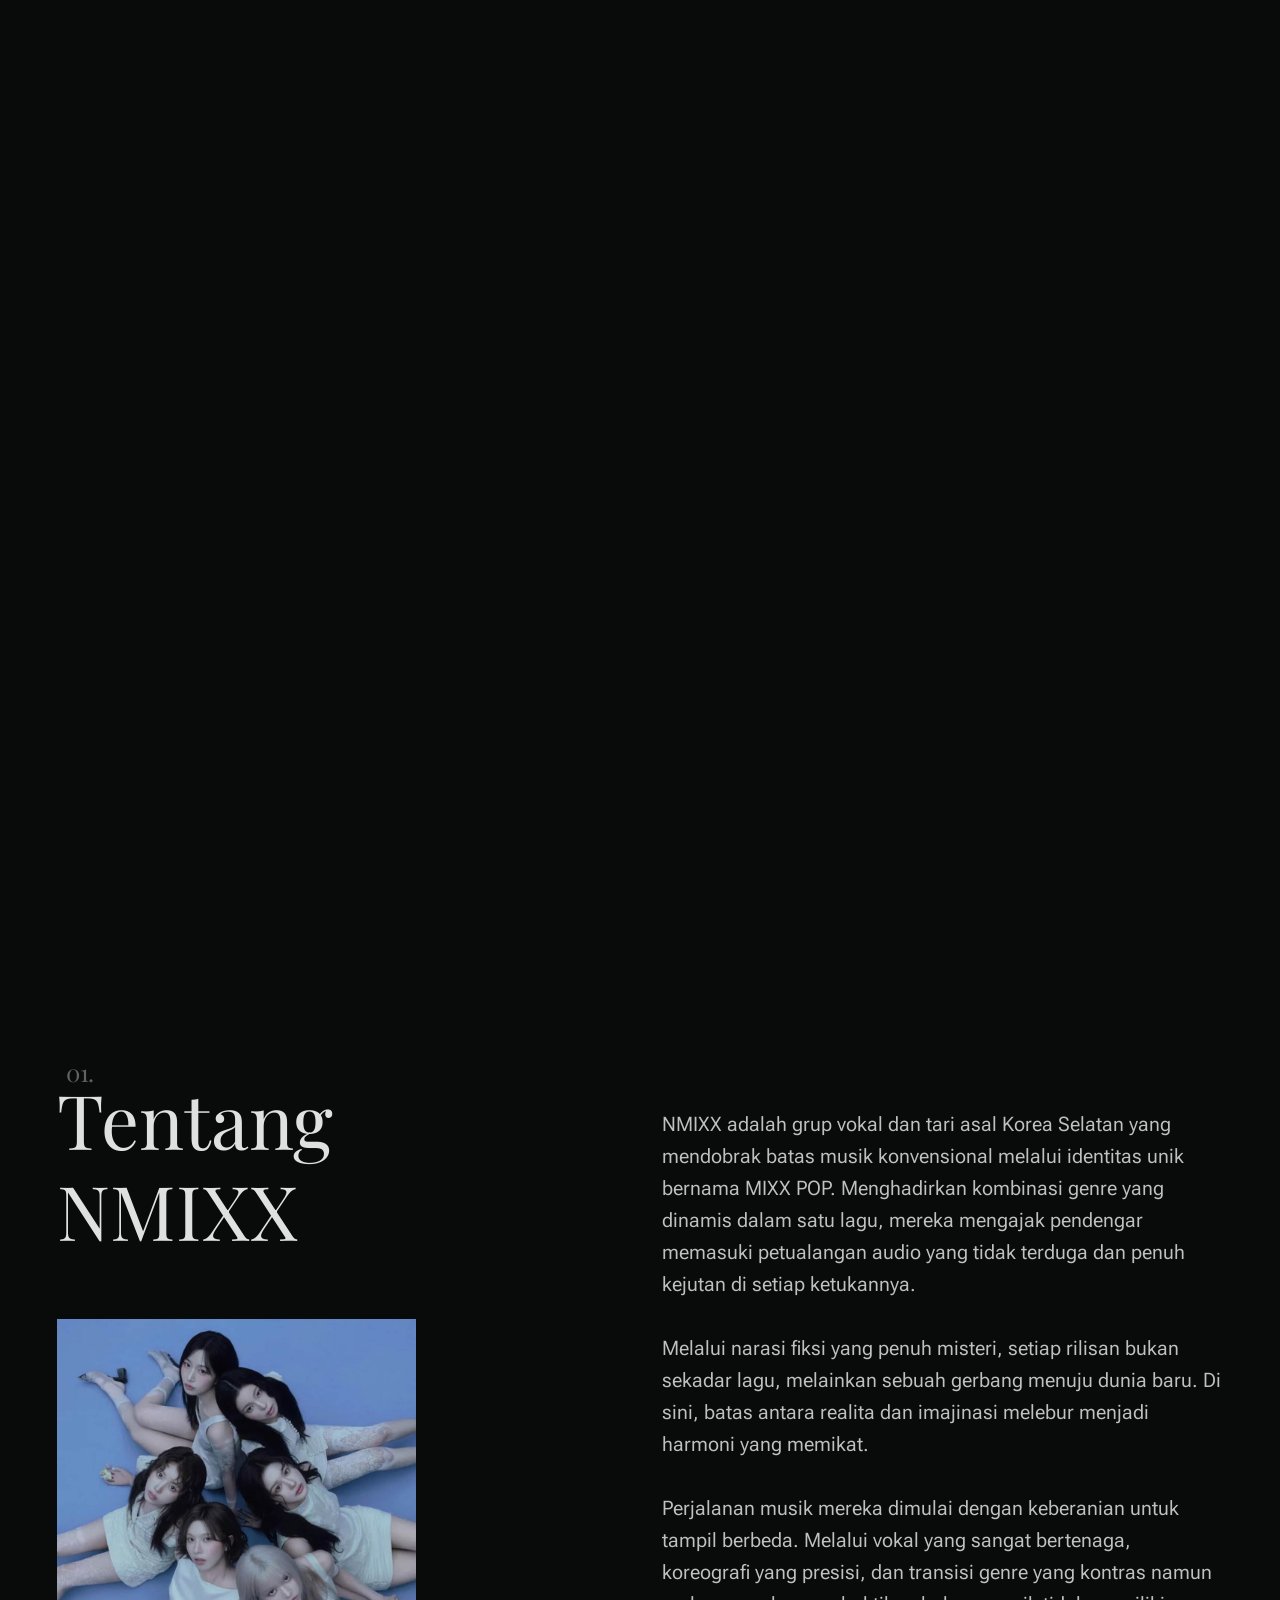
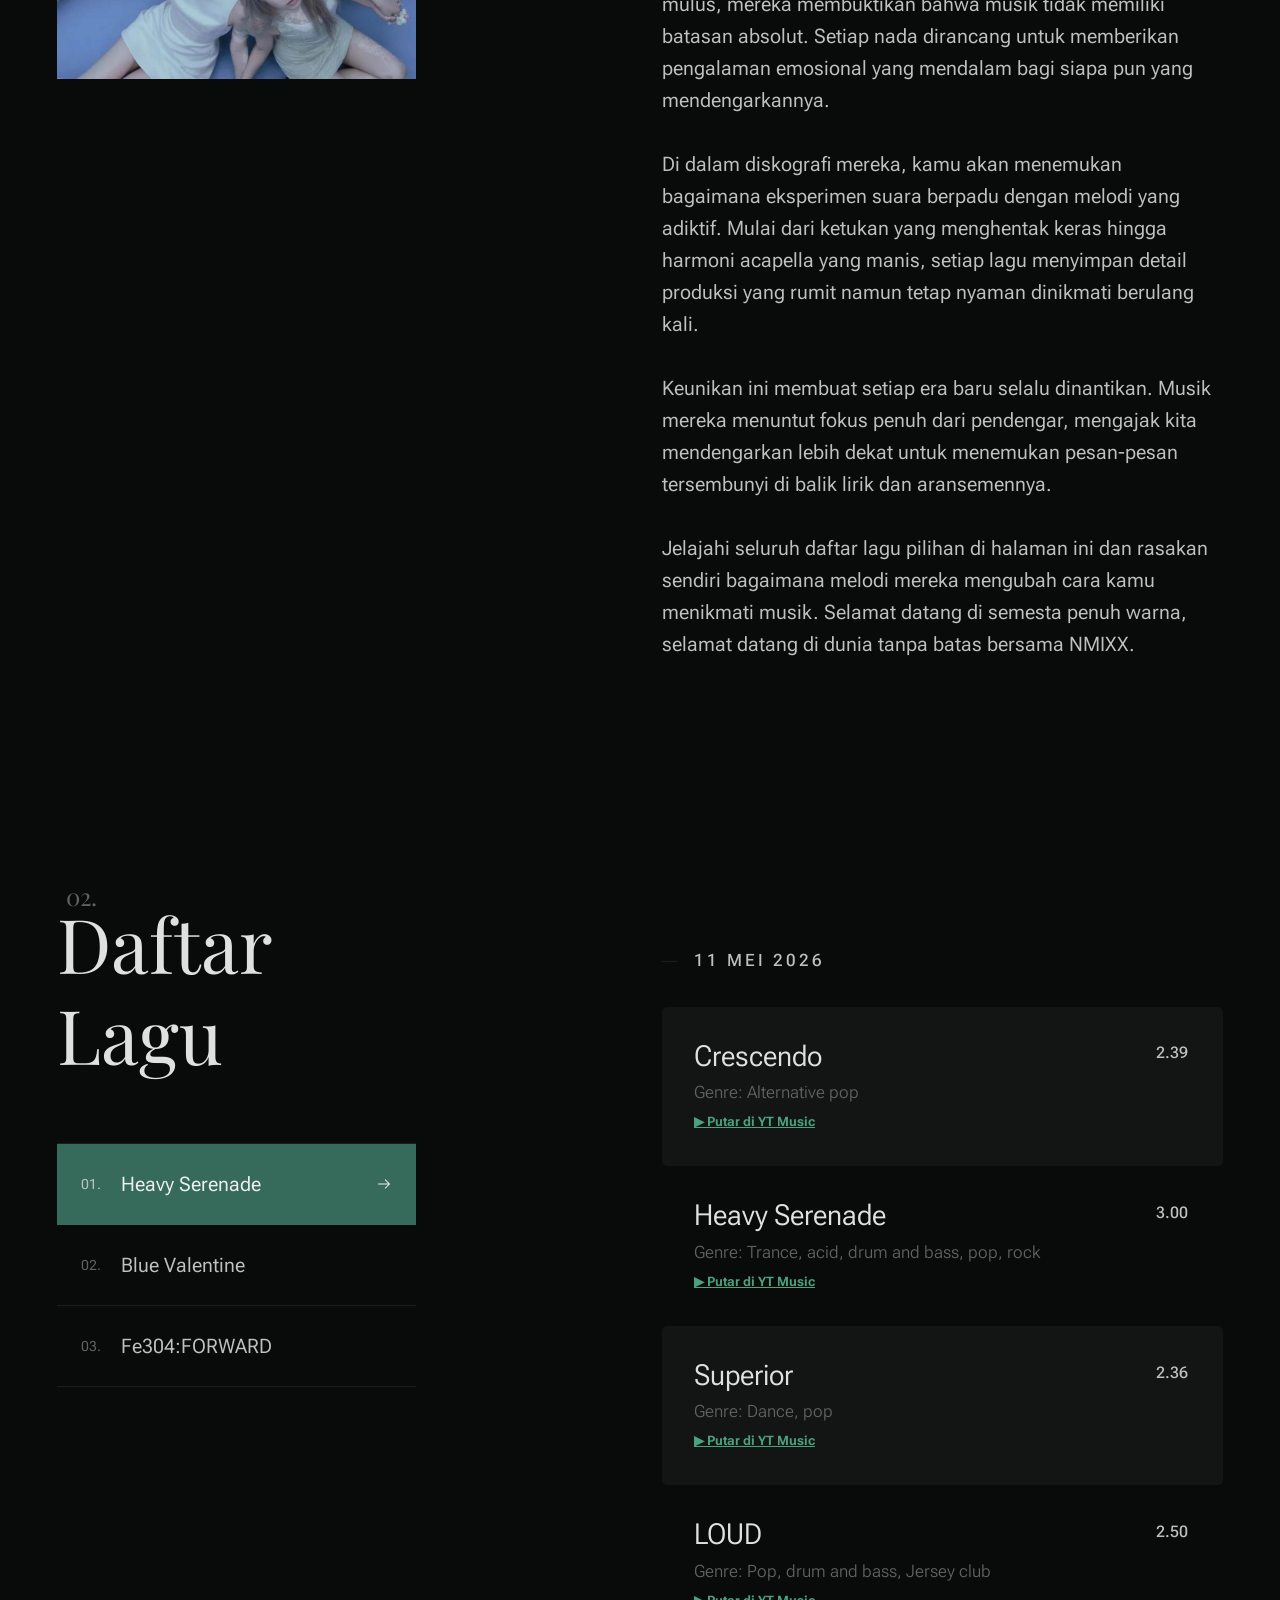
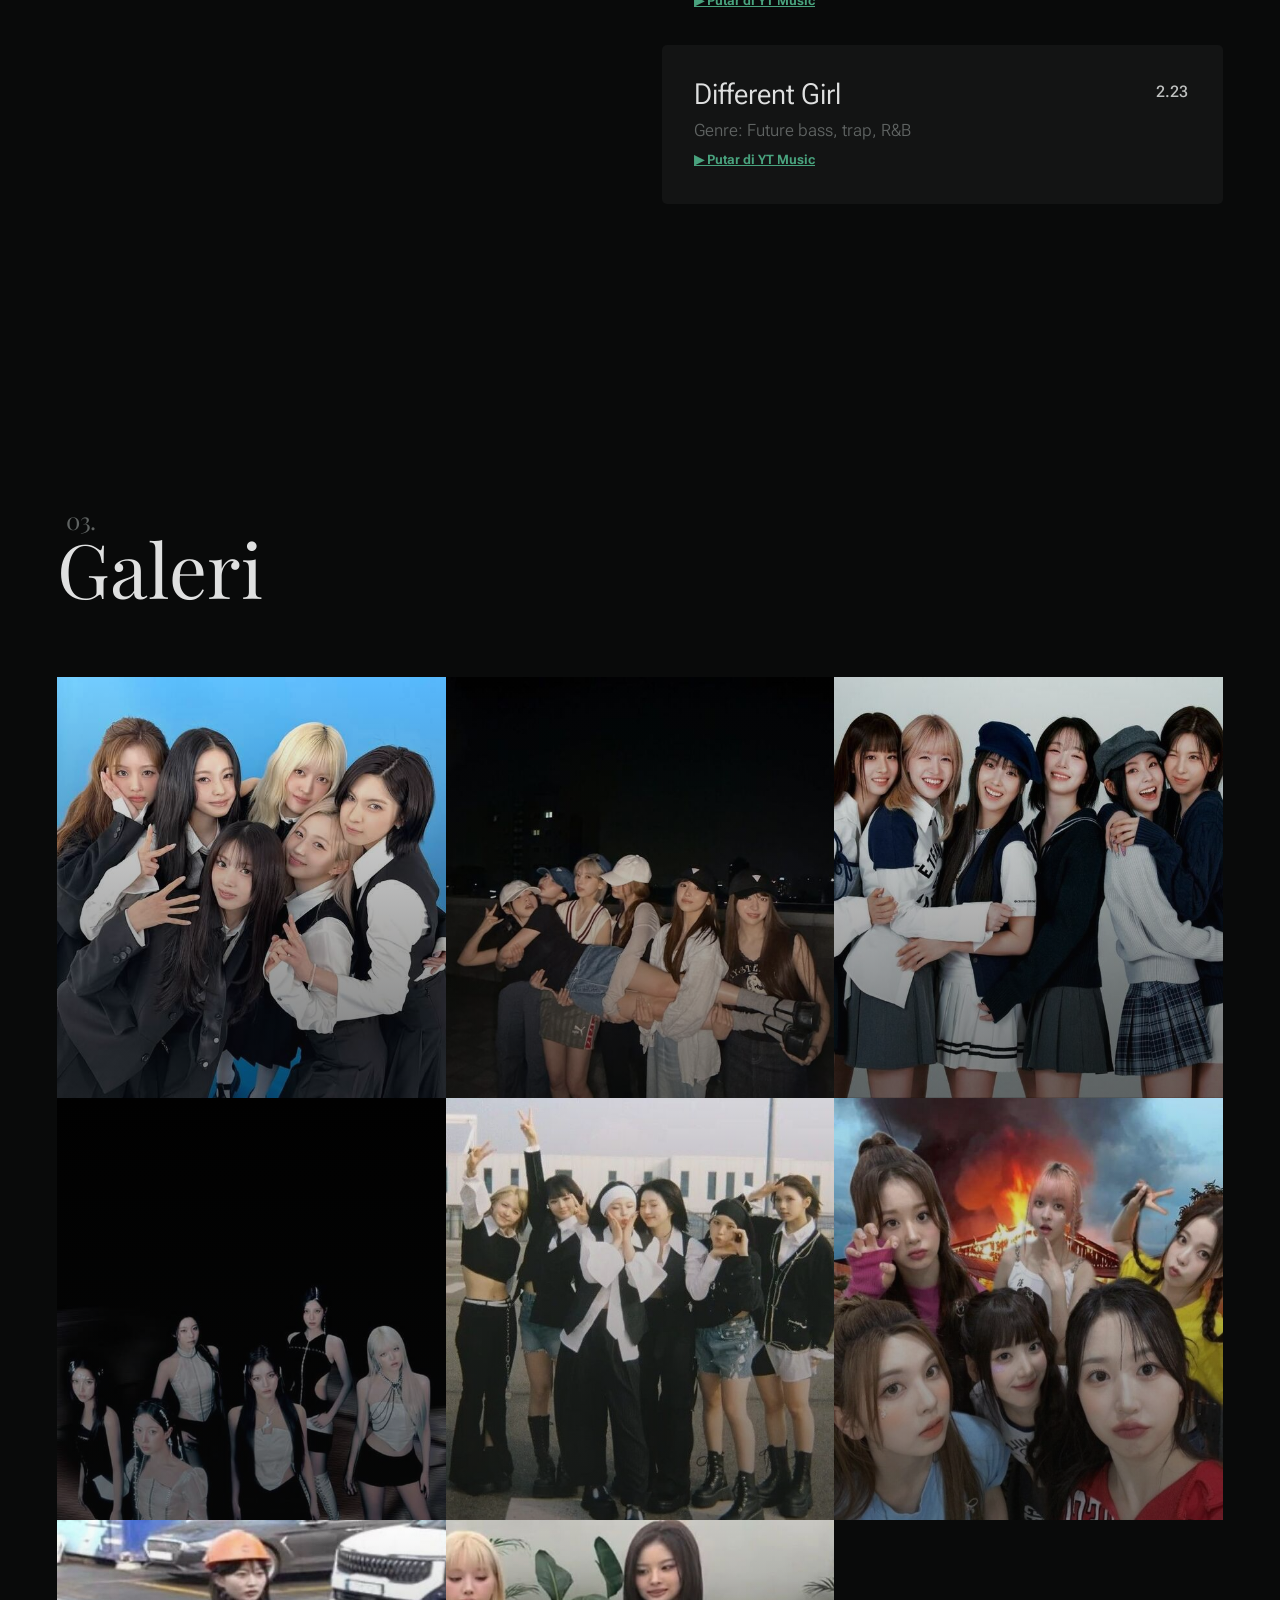
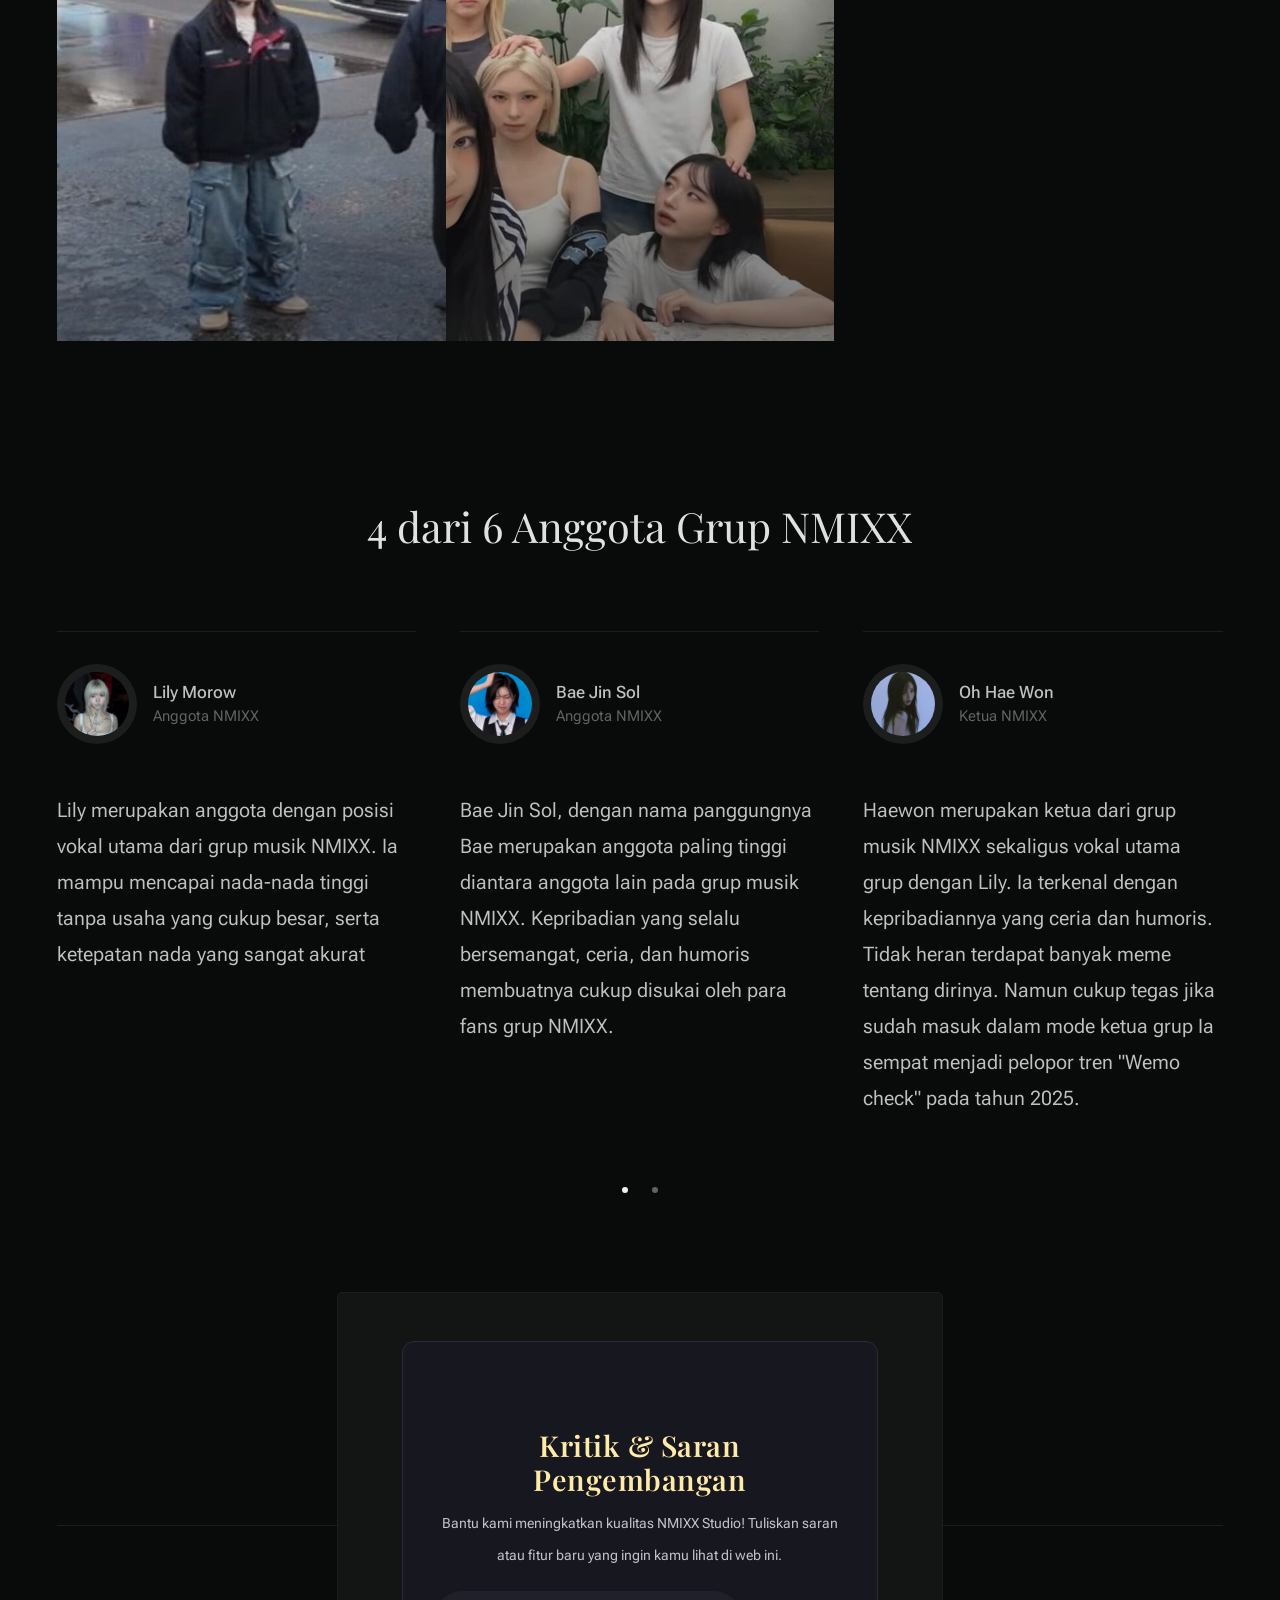
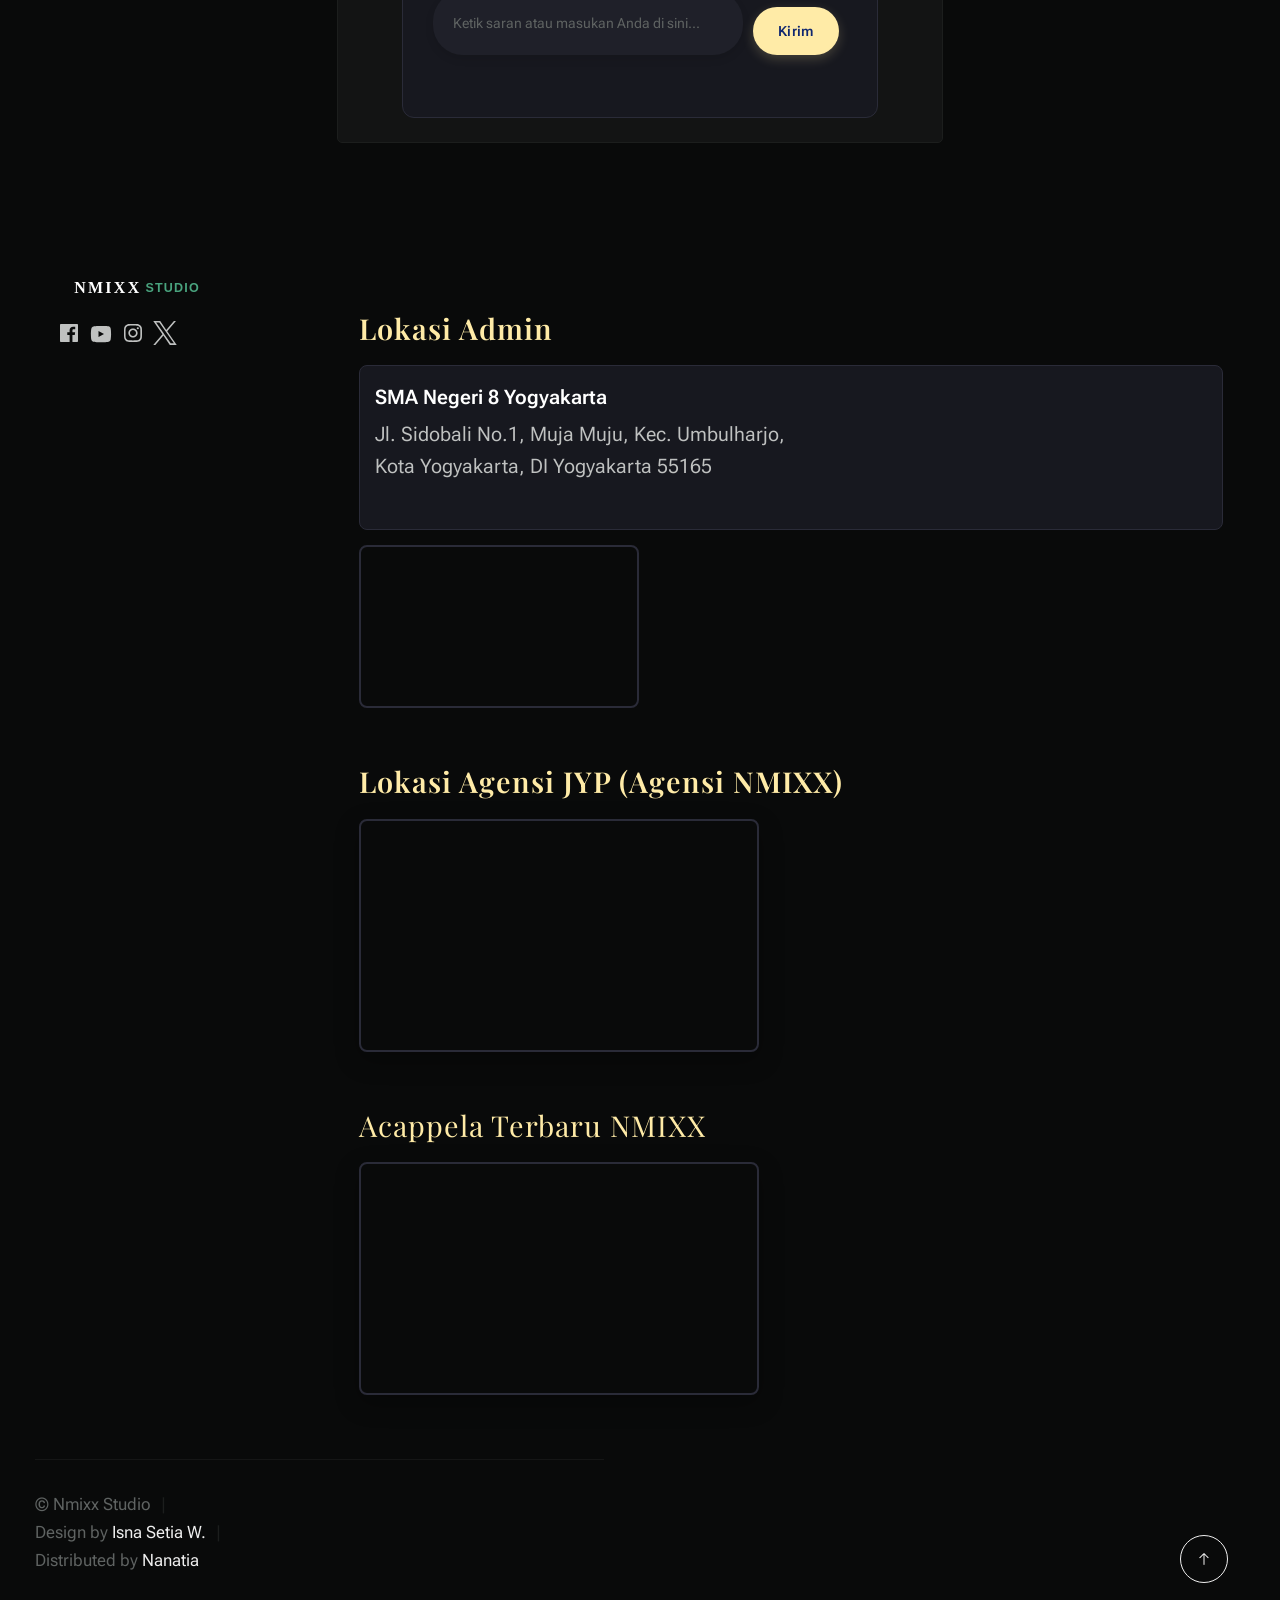
==== index.html @ db161292 "Update index.html" ====
<!DOCTYPE html>
<html lang="en" class="no-js" >
<head>

    <!--- basic page needs
    ================================================== -->
    <meta charset="utf-8">
    <meta name="viewport" content="width=device-width, initial-scale=1">
    <title>NMIXX</title>

    <script>
        document.documentElement.classList.remove('no-js');
        document.documentElement.classList.add('js');
    </script>

    <!-- CSS
    ================================================== -->
    <link rel="stylesheet" href="css/vendor.css">
    <link rel="stylesheet" href="css/styles.css">

    <!-- favicons
    ================================================== -->
    <link rel="apple-touch-icon" sizes="180x180" href="apple-touch-icon.png">
    <link rel="icon" type="image/png" sizes="32x32" href="favicon-32x32.png">
    <link rel="icon" type="image/png" sizes="16x16" href="favicon-16x16.png">
    <link rel="manifest" href="site.webmanifest">

</head>


<body id="top">
    
    <!-- preloader
    ================================================== -->
    <div id="preloader">
        <div id="loader" class="dots-fade">
            <div></div>
            <div></div>
            <div></div>
        </div>
    </div>

    <!-- page wrap
    ================================================== -->
    <div id="page" class="s-pagewrap ss-home">


        <!-- # site header 
        ================================================== -->
        <header class="s-header">

            <div class="container s-header__content">
                
                <div class="s-header__block">
                    <div class="header-logo">
                        <a class="logo" href="index.html">
                            <img src="images/logo.svg" alt="Homepage">
                        </a>
                    </div>
                    <a class="header-menu-toggle" href="#0"><span>Menu</span></a>
                </div> <!-- end s-header__block -->
            
                <nav class="header-nav">    
                    <ul class="header-nav__links">
                        <li class="current"><a class="smoothscroll" href="#awal">Awal</a></li>
                        <li><a class="smoothscroll" href="#profil">Profil</a></li>
                        <li><a class="smoothscroll" href="#diskografi">Diskografi</a></li>
                        <li><a class="smoothscroll" href="#galeri">Galeri</a></li>
                    </ul> <!-- end header-nav__links -->  
                    
                    <div class="header-contact">
                        <span id="userInfo" style="color: #ffffff; font-weight: 500; margin-right: 15px;"></span>
                        
                        <div id="authArea" style="display: inline-block;">
                            <a href="javascript:goLogin()" class="header-contact__num btn">
                                <svg xmlns="http://www.w3.org/2000/svg" width="24" height="24" viewBox="0 0 24 24" fill="none" stroke="currentColor" stroke-width="2" stroke-linecap="round" stroke-linejoin="round">
                                    <rect x="3" y="11" width="18" height="11" rx="2" ry="2"></rect>
                                    <path d="M7 11V7a5 5 0 0 1 10 0v4"></path>
                                </svg>
                                <span>Login</span>
                            </a>
                        </div>
                    </div> <!-- end header-contact -->
                </nav> <!-- end header-nav -->         
            
            </div> <!-- end s-header__content -->

        </header> <!-- end s-header -->


        <!-- # intro
        ================================================== -->
        <section id="awal" class="container s-intro target-section">

            <div class="grid-block s-intro__content">

                <div class="intro-header">
                    <div class="intro-header__overline">Selamat datang di</div>
                    <h1 class="intro-header__big-type">
                        NMIXX <br>
                        Studio
                    </h1>
                </div> <!-- end intro-header -->

                <figure class="intro-pic-primary">
                    <img src="images/intro-pic-primary.jpg" 
                         srcset="images/intro-pic-primary.jpg 1x, 
                         images/intro-pic-primary@2x.jpg 2x" alt="">  
                </figure> <!-- end intro-pic-primary -->    
                    
                <div class="intro-block-content">

                    <figure class="intro-block-content__pic">
                        <img src="images/intro-pic-secondary.jpg" 
                             srcset="images/intro-pic-secondary.jpg 1x, 
                             images/intro-pic-secondary@2x.jpg 2x" alt=""> 
                    </figure> <!-- end intro-pic-secondary -->   

                    <div class="intro-block-content__text-wrap">
                        <p class="intro-block-content__text">
                            Hancurkan batasan dan temukan magnetisme baru. Selami eksperimen musik yang berani dan adiktif dari mahakarya terbaru NMIXX. 
                        </p>
                        
                        <ul class="intro-block-content__social">
                            <li><a href="https://www.facebook.com/NMIXXOfficial/">FB</a></li>
                            <li><a href="https://www.instagram.com/nmixx_official/?hl=en">IG</a></li>
                            <li><a href="https://www.youtube.com/@NMIXXOfficial">YT</a></li>
                            <li><a href="https://x.com/NMIXX_official">X</a></li>
                        </ul>
                    </div> <!-- end intro-block-content__social -->   

                </div> <!-- end intro-block-content -->

               <div class="intro-scroll">
                    <a class="smoothscroll" href="#profil">
                        <svg width="110" height="110" viewBox="0 0 110 110" style="animation: spin 20s linear infinite;">
                            <defs>
                                <path id="circlePath" d="M 55, 55 m -40, 0 a 40,40 0 1,1 80,0 a 40,40 0 1,1 -80,0" />
                            </defs>
                            <text fill="#ffffff" font-family="Arial, sans-serif" font-size="12" font-weight="bold" letter-spacing="2">
                                <textPath href="#circlePath" startOffset="0%">
                                    GULIR KE BAWAH • GULIR KE BAWAH • 
                                </textPath>
                            </text>
                        </svg>
                        
                        <div class="intro-scroll__icon">
                            <svg xmlns="http://www.w3.org/2000/svg" width="24" height="24" viewBox="0 0 24 24" fill="none" stroke="white" stroke-width="2">
                                <path d="M7 13l5 5 5-5M12 6v12"/>
                            </svg>
                        </div>
                    </a>
                </div>

            </div> <!-- grid-block -->            

        </section> <!-- end s-intro -->


        <!-- # about
        ================================================== -->
        <section id="profil" class="container s-about target-section">

            <div class="row s-about__content">

                <div class="column xl-4 lg-5 md-12 s-about__content-start">

                    <div class="section-header" data-num="01">
                        <h2 class="text-display-title">Tentang NMIXX</h2>
                    </div>  

                    <figure class="about-pic-primary">
                        <img src="images/about-pic-primary.jpg" 
                             srcset="images/about-pic-primary.jpg 1x, 
                             images/about-pic-primary@2x.jpg 2x" alt=""> 
                    </figure>

                </div> <!-- end s-about__content-start -->

                <div class="column xl-6 lg-6 md-12 s-about__content-end">                   
                    <p>
                    NMIXX adalah grup vokal dan tari asal Korea Selatan yang mendobrak batas musik konvensional melalui identitas unik bernama MIXX POP. Menghadirkan kombinasi genre yang dinamis dalam satu lagu, mereka mengajak pendengar memasuki petualangan audio yang tidak terduga dan penuh kejutan di setiap ketukannya.
                    </p>

                    <p>
                    Melalui narasi fiksi yang penuh misteri, setiap rilisan bukan sekadar lagu, melainkan sebuah gerbang menuju dunia baru. Di sini, batas antara realita dan imajinasi melebur menjadi harmoni yang memikat.
                    </p>

                    <p>
                    Perjalanan musik mereka dimulai dengan keberanian untuk tampil berbeda. Melalui vokal yang sangat bertenaga, koreografi yang presisi, dan transisi genre yang kontras namun mulus, mereka membuktikan bahwa musik tidak memiliki batasan absolut. Setiap nada dirancang untuk memberikan pengalaman emosional yang mendalam bagi siapa pun yang mendengarkannya.
                    </p>

                    <p>
                    Di dalam diskografi mereka, kamu akan menemukan bagaimana eksperimen suara berpadu dengan melodi yang adiktif. Mulai dari ketukan yang menghentak keras hingga harmoni acapella yang manis, setiap lagu menyimpan detail produksi yang rumit namun tetap nyaman dinikmati berulang kali.
                    </p>

                    <p>
                    Keunikan ini membuat setiap era baru selalu dinantikan. Musik mereka menuntut fokus penuh dari pendengar, mengajak kita mendengarkan lebih dekat untuk menemukan pesan-pesan tersembunyi di balik lirik dan aransemennya.
                    </p>

                    <p>
                    Jelajahi seluruh daftar lagu pilihan di halaman ini dan rasakan sendiri bagaimana melodi mereka mengubah cara kamu menikmati musik. Selamat datang di semesta penuh warna, selamat datang di dunia tanpa batas bersama NMIXX.
                    </p>

                </div> <!--end column -->
                
            </div> <!-- end s-about__content-end -->
            
        </section> <!-- end s-about -->   


        <!-- # menu
        ================================================== -->
        <section id="diskografi" class="container s-menu target-section">

            <div class="row s-menu__content">
                
                <div class="column xl-4 lg-5 md-12 s-menu__content-start">

                    <div class="section-header" data-num="02">
                        <h2 class="text-display-title">Daftar Lagu</h2>
                    </div>  

                    <nav class="tab-nav">
                        <ul class="tab-nav__list"> 
                            <li>
                                <a href="tab-signature-blends">
                                    <span>Heavy Serenade</span>
                                    <svg clip-rule="evenodd" fill-rule="evenodd" stroke-linejoin="round" stroke-miterlimit="2" viewBox="0 0 24 24" xmlns="http://www.w3.org/2000/svg"><path d="m14.523 18.787s4.501-4.505 6.255-6.26c.146-.146.219-.338.219-.53s-.073-.383-.219-.53c-1.753-1.754-6.255-6.258-6.255-6.258-.144-.145-.334-.217-.524-.217-.193 0-.385.074-.532.221-.293.292-.295.766-.004 1.056l4.978 4.978h-14.692c-.414 0-.75.336-.75.75s.336.75.75.75h14.692l-4.979 4.979c-.289.289-.286.762.006 1.054.148.148.341.222.533.222.19 0 .378-.072.522-.215z" fill-rule="nonzero"/></svg>
                                </a>
                            </li>
                            <li>
                                <a href="#tab-pastries">
                                    <span>Blue Valentine</span>
                                    <svg clip-rule="evenodd" fill-rule="evenodd" stroke-linejoin="round" stroke-miterlimit="2" viewBox="0 0 24 24" xmlns="http://www.w3.org/2000/svg"><path d="m14.523 18.787s4.501-4.505 6.255-6.26c.146-.146.219-.338.219-.53s-.073-.383-.219-.53c-1.753-1.754-6.255-6.258-6.255-6.258-.144-.145-.334-.217-.524-.217-.193 0-.385.074-.532.221-.293.292-.295.766-.004 1.056l4.978 4.978h-14.692c-.414 0-.75.336-.75.75s.336.75.75.75h14.692l-4.979 4.979c-.289.289-.286.762.006 1.054.148.148.341.222.533.222.19 0 .378-.072.522-.215z" fill-rule="nonzero"/></svg>
                                </a>
                            </li>
                            <li>
                                <a href="#tab-gourmet-treats">
                                    <span>Fe304:FORWARD</span>
                                    <svg clip-rule="evenodd" fill-rule="evenodd" stroke-linejoin="round" stroke-miterlimit="2" viewBox="0 0 24 24" xmlns="http://www.w3.org/2000/svg"><path d="m14.523 18.787s4.501-4.505 6.255-6.26c.146-.146.219-.338.219-.53s-.073-.383-.219-.53c-1.753-1.754-6.255-6.258-6.255-6.258-.144-.145-.334-.217-.524-.217-.193 0-.385.074-.532.221-.293.292-.295.766-.004 1.056l4.978 4.978h-14.692c-.414 0-.75.336-.75.75s.336.75.75.75h14.692l-4.979 4.979c-.289.289-.286.762.006 1.054.148.148.341.222.533.222.19 0 .378-.072.522-.215z" fill-rule="nonzero"/></svg>
                                </a>
                            </li>
                        </ul>
                    </nav> <!-- end tab-nav -->

                </div> <!-- end s-menu__content-start -->

                <div class="column xl-6 lg-6 md-12 s-menu__content-end">

                    <div class="tab-content menu-block">

                        <div id="tab-signature-blends" class="menu-block__group tab-content__item">

                            <h6 class="menu-block__cat-name">
                                11 Mei 2026
                            </h6>

                            <ul class="menu-list">
                                <li class="menu-list__item">
                                    <div class="menu-list__item-desc">                                            
                                        <h4>Crescendo</h4>
                                            <p>
                                                Genre: Alternative pop <br>
                                                <!-- Taruh link-nya terpisah sebagai tombol teks di bawah sini -->
                                                <a href="https://music.youtube.com/watch?v=R-bpAPosQuI&amp;si=vq95aMj0w-VDktX7" target="_blank" style="color: #49a37e; text-decoration: underline; font-weight: bold; font-size: 13px; display: inline-block; margin-top: 5px;">
                                                ▶ Putar di YT Music
                                                </a>
                                            </p>
                                        </div>
                                    <div class="menu-list__item-price">
                                        <span>2.39</span>
                                    </div>
                                </li>
                                <li class="menu-list__item">
                                    <div class="menu-list__item-desc">                                            
                                        <h4>Heavy Serenade</h4>
                                        <p>
                                            Genre: Trance, acid, drum and bass, pop, rock <br>
                                            <!-- Taruh link-nya terpisah sebagai tombol teks di bawah sini -->
                                            <a href="https://music.youtube.com/watch?v=6Ycn9qZK09I&amp;si=SWILxohb6d0Cm142" target="_blank" style="color: #49a37e; text-decoration: underline; font-weight: bold; font-size: 13px; display: inline-block; margin-top: 5px;">
                                            ▶ Putar di YT Music
                                            </a>
                                        </p>
                                    </div>
                                    <div class="menu-list__item-price">
                                        <span>3.00</span>
                                    </div>
                                </li>
                                <li class="menu-list__item">
                                    <div class="menu-list__item-desc">                                            
                                        <h4>Superior</h4>
                                        <p>
                                            Genre: Dance, pop <br>
                                            <!-- Taruh link-nya terpisah sebagai tombol teks di bawah sini -->
                                            <a href="https://music.youtube.com/watch?v=HvbggieqqUk&amp;si=xQ7gVZUX-1wDWsQi" target="_blank" style="color: #49a37e; text-decoration: underline; font-weight: bold; font-size: 13px; display: inline-block; margin-top: 5px;">
                                            ▶ Putar di YT Music
                                            </a>
                                        </p>
                                    </div>
                                    <div class="menu-list__item-price">
                                        <span>2.36</span>
                                    </div>
                                </li>
                                <li class="menu-list__item">
                                    <div class="menu-list__item-desc">                                            
                                        <h4>LOUD</h4>
                                        <p>
                                            Genre: Pop, drum and bass, Jersey club <br>
                                            <!-- Taruh link-nya terpisah sebagai tombol teks di bawah sini -->
                                            <a href="https://music.youtube.com/watch?v=e7t8JzqVXcs&amp;si=55dnCujRQ5t_e7Lt" target="_blank" style="color: #49a37e; text-decoration: underline; font-weight: bold; font-size: 13px; display: inline-block; margin-top: 5px;">
                                            ▶ Putar di YT Music
                                            </a>
                                        </p>
                                    </div>
                                    <div class="menu-list__item-price">
                                        <span>2.50</span>
                                    </div>
                                </li>
                                <li class="menu-list__item">
                                    <div class="menu-list__item-desc">                                            
                                        <h4>Different Girl</h4>
                                        <p>
                                             Genre: Future bass, trap, R&B <br>
                                            <!-- Taruh link-nya terpisah sebagai tombol teks di bawah sini -->
                                            <a href="https://music.youtube.com/watch?v=zhvnMYsdY3s&amp;si=BhumC7klfYcl0tgy" target="_blank" style="color: #49a37e; text-decoration: underline; font-weight: bold; font-size: 13px; display: inline-block; margin-top: 5px;">
                                            ▶ Putar di YT Music
                                            </a>
                                        </p>
                                    </div>
                                    <div class="menu-list__item-price">
                                        <span>2.23</span>
                                    </div>
                                </li>
                            </ul> <!-- end menu-list -->

                        </div> <!-- end tab-content__item -->


                        <div id="tab-pastries" class="menu-block__group tab-content__item">

                            <h6 class="menu-block__cat-name">
                                13 Oktober 2025
                            </h6>

                            <ul class="menu-list">
                                <li class="menu-list__item">
                                    <div class="menu-list__item-desc">                                            
                                        <h4>Blue valentine</h4>
                                        <p>
                                            Genre: Pop, synth, boom bap <br>
                                            <!-- Taruh link-nya terpisah sebagai tombol teks di bawah sini -->
                                            <a href="https://music.youtube.com/watch?v=EmeW6li6bbo&amp;si=K6Ke3nnlwF4vfEgc" target="_blank" style="color: #49a37e; text-decoration: underline; font-weight: bold; font-size: 13px; display: inline-block; margin-top: 5px;">
                                            ▶ Putar di YT Music
                                            </a>
                                        </p>
                                    </div>
                                    <div class="menu-list__item-price">
                                        <span>3.06</span>
                                    </div>
                                </li>
                                <li class="menu-list__item">
                                    <div class="menu-list__item-desc">                                            
                                        <h4>SPINNIN' ON IT</h4>
                                        <p>
                                            Genre: Pop, synth, boom bap <br>
                                            <!-- Taruh link-nya terpisah sebagai tombol teks di bawah sini -->
                                            <a href="https://music.youtube.com/watch?v=RblIsNFR1j4&amp;si=a4Y3SdR_L1Hoqlet" target="_blank" style="color: #49a37e; text-decoration: underline; font-weight: bold; font-size: 13px; display: inline-block; margin-top: 5px;">
                                            ▶ Putar di YT Music
                                            </a>
                                        </p>
                                    </div>
                                    <div class="menu-list__item-price">
                                        <span>3.16</span>
                                    </div>
                                </li>
                                <li class="menu-list__item">
                                    <div class="menu-list__item-desc">                                            
                                        <h4>Phoenix</h4>
                                        <p>
                                            Genre: Pop, São Paulo <br>
                                            <!-- Taruh link-nya terpisah sebagai tombol teks di bawah sini -->
                                            <a href="https://music.youtube.com/watch?v=-2rDU3uTLOo&amp;si=K8MBtYd7xzRvkpql" target="_blank" style="color: #49a37e; text-decoration: underline; font-weight: bold; font-size: 13px; display: inline-block; margin-top: 5px;">
                                            ▶ Putar di YT Music
                                            </a>
                                        </p>
                                    </div>
                                    <div class="menu-list__item-price">
                                        <span>2.44</span>
                                    </div>
                                </li>
                                <li class="menu-list__item">
                                    <div class="menu-list__item-desc">                                            
                                        <h4>Reality Hurt</h4>
                                        <p>
                                            Genre: Futuristic modern pop, EDM, jersey club <br>
                                            <!-- Taruh link-nya terpisah sebagai tombol teks di bawah sini -->
                                            <a href="https://music.youtube.com/watch?v=y4LlcShv9xs&amp;si=s4qyulCbgGQI1xdN" target="_blank" style="color: #49a37e; text-decoration: underline; font-weight: bold; font-size: 13px; display: inline-block; margin-top: 5px;">
                                            ▶ Putar di YT Music
                                            </a>
                                        </p>
                                    </div>
                                    <div class="menu-list__item-price">
                                        <span>2.35</span>
                                    </div>
                                </li>
                                <li class="menu-list__item">
                                    <div class="menu-list__item-desc">                                            
                                        <h4>ADORE U</h4>
                                        <p>
                                            Genre: Pop rock, hyper-pop, hip-hop <br>
                                            <!-- Taruh link-nya terpisah sebagai tombol teks di bawah sini -->
                                            <a href="https://music.youtube.com/watch?v=gUSdNGgO7wE&amp;si=vacGsVBKMo1xQ26Q" target="_blank" style="color: #49a37e; text-decoration: underline; font-weight: bold; font-size: 13px; display: inline-block; margin-top: 5px;">
                                            ▶ Putar di YT Music
                                            </a>
                                        </p>
                                    </div>
                                    <div class="menu-list__item-price">
                                        <span>2.30</span>
                                    </div>
                                </li>
                            </ul> <!-- end menu-list -->

                        </div> <!-- end tab-content__item -->


                        <div id="tab-gourmet-treats" class="menu-block__group tab-content__item">

                            <h6 class="menu-block__cat-name">
                                17 maret 2025
                            </h6>

                            <ul class="menu-list">
                                <li class="menu-list__item">
                                    <div class="menu-list__item-desc">                                            
                                        <h4>High Horse</h4>
                                        <p>
                                            Genre: hip-hop, jazz, pop <br>
                                            <!-- Taruh link-nya terpisah sebagai tombol teks di bawah sini -->
                                            <a href="https://music.youtube.com/watch?v=vY4lGJJ2ZzI&amp;si=30LUUX4KTuQHq7dm" target="_blank" style="color: #49a37e; text-decoration: underline; font-weight: bold; font-size: 13px; display: inline-block; margin-top: 5px;">
                                            ▶ Putar di YT Music
                                            </a>
                                        </p>
                                    </div>
                                    <div class="menu-list__item-price">
                                        <span>3.24</span>
                                    </div>
                                </li>
                                <li class="menu-list__item">
                                    <div class="menu-list__item-desc">                                            
                                        <h4>KNOW ABOUT ME</h4>
                                        <p>
                                            Genre: MIXXPOP, hip-hop, trap, breakbeat, pop <br>
                                            <!-- Taruh link-nya terpisah sebagai tombol teks di bawah sini -->
                                            <a href="https://music.youtube.com/watch?v=aFrQIJ5cbRc&amp;si=LH4Im6ofq8EdbYWn" target="_blank" style="color: #49a37e; text-decoration: underline; font-weight: bold; font-size: 13px; display: inline-block; margin-top: 5px;">
                                            ▶ Putar di YT Music
                                            </a>
                                        </p>
                                    </div>
                                    <div class="menu-list__item-price">
                                        <span>2.46</span>
                                    </div>
                                </li>
                                <li class="menu-list__item">
                                    <div class="menu-list__item-desc">                                            
                                        <h4>Slingshot (<★)</h4>
                                        <p>
                                            Genre: 90s rave house, ratchet <br>
                                            <!-- Taruh link-nya terpisah sebagai tombol teks di bawah sini -->
                                            <a href="https://music.youtube.com/watch?v=m-ds3t1QkKc&amp;si=ssnD2fPi7Vk-Ceix" target="_blank" style="color: #49a37e; text-decoration: underline; font-weight: bold; font-size: 13px; display: inline-block; margin-top: 5px;">
                                            ▶ Putar di YT Music
                                            </a>
                                        </p>
                                    </div>
                                    <div class="menu-list__item-price">
                                        <span>2.23</span>
                                    </div>
                                </li>
                                <li class="menu-list__item">
                                    <div class="menu-list__item-desc">                                            
                                        <h4>Papillon</h4>
                                        <p>
                                            Genre: hip-hop, experimental pop <br>
                                            <!-- Taruh link-nya terpisah sebagai tombol teks di bawah sini -->
                                            <a href="https://music.youtube.com/watch?v=qQhEwaHszKo&amp;si=gQJJioLuMrKDf3bR" target="_blank" style="color: #49a37e; text-decoration: underline; font-weight: bold; font-size: 13px; display: inline-block; margin-top: 5px;">
                                            ▶ Putar di YT Music
                                            </a>
                                        </p>
                                    </div>
                                    <div class="menu-list__item-price">
                                        <span>2.39</span>
                                    </div>
                                </li>
                                <li class="menu-list__item">
                                    <div class="menu-list__item-desc">                                            
                                        <h4>Ocean</h4>
                                        <p>
                                            Genre: indie pop, ballad, dreamy pop <br>
                                            <!-- Taruh link-nya terpisah sebagai tombol teks di bawah sini -->
                                            <a href="https://music.youtube.com/watch?v=JLUqbQJswyA&amp;si=fMYdbCYpoG8WPjgC" target="_blank" style="color: #49a37e; text-decoration: underline; font-weight: bold; font-size: 13px; display: inline-block; margin-top: 5px;">
                                            ▶ Putar di YT Music
                                            </a>
                                        </p>
                                    </div>
                                    <div class="menu-list__item-price">
                                        <span>2.51</span>
                                    </div>
                                </li>
                            </ul> <!-- end menu-list -->
                            
                        </div> <!-- end tab-content__item -->

                    </div> <!-- menu-block -->

                </div> <!-- end s-menu__content-end -->

            </div> <!-- end s-menu__content -->

        </section> <!-- end s-menu -->  


        <!-- # gallery
        ================================================== -->
        <section id="galeri" class="container s-gallery target-section">

            <div class="row s-gallery__header">
                <div class="column xl-12 section-header-wrap">
                    <div class="section-header" data-num="03">
                        <h2 class="text-display-title">Galeri</h2>
                    </div>               
                </div> <!-- end section-header-wrap -->   
            </div> <!-- end s-gallery__header -->   

            <div class="gallery-items grid-cols grid-cols--wrap">

                <div class="gallery-items__item grid-cols__column">
                    <a href="images/gallery/large/l-gallery-01.jpg" class="gallery-items__item-thumb glightbox">
                        <img src="images/gallery/gallery-01.jpg" 
                            srcset="images/gallery/gallery-01.jpg 1x, 
                                    images/gallery/gallery-01@2x.jpg 2x" alt="">                                
                    </a>
                </div> <!-- end gallery-items__item-->
    
                <div class="gallery-items__item grid-cols__column">
                    <a href="images/gallery/large/l-gallery-02.jpg" class="gallery-items__item-thumb glightbox">
                        <img src="images/gallery/gallery-02.jpg" 
                            srcset="images/gallery/gallery-02.jpg 1x, 
                                    images/gallery/gallery-02@2x.jpg 2x" alt="">
                    </a>
                </div> <!-- end gallery-items__item -->
    
                <div class="gallery-items__item grid-cols__column">
                    <a href="images/gallery/large/l-gallery-03.jpg" class="gallery-items__item-thumb glightbox">
                        <img src="images/gallery/gallery-03.jpg" 
                            srcset="images/gallery/gallery-03.jpg 1x, 
                                    images/gallery/gallery-03@2x.jpg 2x" alt="">
                    </a>
                </div> <!-- end gallery-items__item -->
    
                <div class="gallery-items__item grid-cols__column">
                    <a href="images/gallery/large/l-gallery-04.jpg" class="gallery-items__item-thumb glightbox">
                        <img src="images/gallery/gallery-04.jpg" 
                            srcset="images/gallery/gallery-04.jpg 1x, 
                                    images/gallery/gallery-04@2x.jpg 2x" alt="">
                    </a>
                </div> <!-- end gallery-items__item -->
    
                <div class="gallery-items__item grid-cols__column">
                    <a href="images/gallery/large/l-gallery-05.jpg" class="gallery-items__item-thumb glightbox">
                        <img src="images/gallery/gallery-05.jpg" 
                            srcset="images/gallery/gallery-05.jpg 1x, 
                                    images/gallery/gallery-05@2x.jpg 2x" alt="">
                    </a>
                </div> <!-- end gallery-items__item -->
    
                <div class="gallery-items__item grid-cols__column">
                    <a href="images/gallery/large/l-gallery-06.jpg" class="gallery-items__item-thumb glightbox">
                        <img src="images/gallery/gallery-06.jpg" 
                            srcset="images/gallery/gallery-06.jpg 1x, 
                                    images/gallery/gallery-06@2x.jpg 2x" alt="">
                    </a>
                </div> <!-- end gallery-items__item -->
    
                <div class="gallery-items__item grid-cols__column">
                    <a href="images/gallery/large/l-gallery-07.jpg" class="gallery-items__item-thumb glightbox">
                        <img src="images/gallery/gallery-07.jpg" 
                            srcset="images/gallery/gallery-07.jpg 1x, 
                                    images/gallery/gallery-07@2x.jpg 2x" alt="">
                    </a>
                </div> <!-- end gallery-items__item -->
    
                <div class="gallery-items__item grid-cols__column">
                    <a href="images/gallery/large/l-gallery-08.jpg" class="gallery-items__item-thumb glightbox">
                        <img src="images/gallery/gallery-08.jpg" 
                            srcset="images/gallery/gallery-08.jpg 1x, 
                                    images/gallery/gallery-08@2x.jpg 2x" alt="">
                    </a>
                </div> <!-- end gallery-items__item -->
                
            </div> <!-- end grid-list-items -->

        </section> <!-- end s-gallery -->  


        <!-- # testimonials
        ================================================== -->
        <section id="testimonials" class="container s-testimonials">

            <div class="row s-testimonials__content">
                <div class="column xl-12">

                    <h3 class="testimonials-title u-text-center"> 4 dari 6 Anggota Grup NMIXX</h3>
    
                    <div class="swiper-container testimonials-slider">    
                        <div class="swiper-wrapper">

                            <div class="testimonials-slider__slide swiper-slide">
                                <div class="testimonials-slider__author">
                                    <img src="images/avatars/user-02.jpg" alt="Author image" class="testimonials-slider__avatar">
                                    <cite class="testimonials-slider__cite">
                                        Lily Morow
                                        <span>Anggota NMIXX</span>
                                    </cite>
                                </div>
                                <p>
                               Lily merupakan anggota dengan posisi vokal utama dari grup musik NMIXX. Ia mampu mencapai nada-nada tinggi tanpa usaha yang cukup besar, serta ketepatan nada yang sangat akurat
                                </p>
                            </div> <!-- end testimonials-slider__slide -->
            
                            <div class="testimonials-slider__slide swiper-slide">
                                <div class="testimonials-slider__author">
                                    <img src="images/avatars/user-03.jpg" alt="Author image" class="testimonials-slider__avatar">
                                    <cite class="testimonials-slider__cite">
                                        Bae Jin Sol
                                        <span>Anggota NMIXX</span>
                                    </cite>
                                </div>
                                <p>
                                Bae Jin Sol, dengan nama panggungnya Bae merupakan anggota paling tinggi diantara anggota lain pada grup musik NMIXX. Kepribadian yang selalu bersemangat, ceria, dan humoris membuatnya cukup disukai oleh para fans grup NMIXX.
                                </p>
                            </div> <!-- end testimonials-slider__slide -->
            
                            <div class="testimonials-slider__slide swiper-slide">
                                <div class="testimonials-slider__author">
                                    <img src="images/avatars/user-01.jpg" alt="Author image" class="testimonials-slider__avatar">
                                    <cite class="testimonials-slider__cite">
                                        Oh Hae Won
                                        <span>Ketua NMIXX</span>
                                    </cite>
                                </div>
                                <p>
                                Haewon merupakan ketua dari grup musik NMIXX sekaligus vokal utama grup dengan Lily. Ia terkenal dengan kepribadiannya yang ceria dan humoris. Tidak heran terdapat banyak meme tentang dirinya. Namun cukup tegas jika sudah masuk dalam mode ketua grup Ia sempat menjadi pelopor tren "Wemo check" pada tahun 2025. 
                                </p>
                            </div> <!-- end testimonials-slider__slide -->
    
                            <div class="testimonials-slider__slide swiper-slide">
                                <div class="testimonials-slider__author">
                                    <img src="images/avatars/user-06.jpg" alt="Author image" class="testimonials-slider__avatar">
                                    <cite class="testimonials-slider__cite">
                                        Kim Kyujin
                                        <span>Anggota NMIXX</span>
                                    </cite>
                                </div>
                                <p>
                               Kim Kyujin atau yang biasa dipanggil Kyujin merupakan anggota dalam grup musik NMIIXX. Ia cukup disayang oleh kelima anggota grup NMIXX. Di korea anggota grup musik yang paling muda disebut dengan "maknae". Walau ia merupakan anggota paling muda, namun bakatnya sangat luar biasa. 
                                </p>
                            </div> <!-- end testimonials-slider__slide -->
        
                        </div> <!-- end swiper-wrapper -->
    
                        <div class="swiper-pagination"></div>
    
                    </div> <!-- end testimonials-slider -->
    
                </div> <!-- end column -->
            </div> <!-- end s-testimonials__content -->

        </section> <!-- end s-testimonials --> 

        
        <!-- # footer 
        ================================================== -->
        <footer id="footer" class="container s-footer">  
            
            <div class="row s-footer__top row-x-center">
                <div class="column xl-6 lg-8 md-10 footer-block footer-newsletter">
                    
                <div class="subscribe-form" style="background-color: #17181f; padding: 30px; border-radius: 12px; text-align: center; border: 1px solid #2a2b38; max-width: 600px; margin: 0 auto;">
                    <!-- Judul Box Saran -->
                    <h4 style="color: #ffeba7; font-weight: 600; margin-bottom: 10px; letter-spacing: 0.5px;">Kritik & Saran Pengembangan</h4>
                    <p style="color: #c4c3ca; font-size: 14px; margin-bottom: 20px;">
                        Bantu kami meningkatkan kualitas NMIXX Studio! Tuliskan saran atau fitur baru yang ingin kamu lihat di web ini.
                    </p>
                    <!-- Form Input Pengiriman Saran -->
                    <form onsubmit="alert('Terima kasih atas saran Anda! Kritik dan saran berhasil dikirim.'); this.reset(); return false;" style="display: flex; gap: 10px; justify-content: center; align-items: center; max-width: 500px; margin: 0 auto;">
                        <input 
                            type="text" 
                            placeholder="Ketik saran atau masukan Anda di sini..." 
                            required 
                            style="flex: 1; padding: 12px 20px; border-radius: 30px; border: none; background-color: #1f2029; color: #c4c3ca; font-size: 14px; outline: none; box-shadow: 0 4px 8px rgba(0,0,0,0.1);"
                        >
                        <button 
                            type="submit" 
                            style="background-color: #ffeba7; color: #102770; font-weight: 600; padding: 12px 25px; border-radius: 30px; border: none; cursor: pointer; font-size: 14px; transition: all 0.2s ease-in-out; box-shadow: 0 4px 12px rgba(255,235,167,0.2);"
                            onmouseover="this.style.backgroundColor='#102770'; this.style.color='#ffeba7';" 
                            onmouseout="this.style.backgroundColor='#ffeba7'; this.style.color='#102770';"
                        >
                            Kirim
                        </button>
                    </form>
                </div> <!-- end subscribe-form -->

                </div> <!-- end footer-newsletter -->
            </div> <!-- end s-footer__top -->         

            <div class="row s-footer__main">             
                <div class="column xl-3 lg-12 footer-block s-footer__main-start">     

                    <div class="s-footer__logo">
                        <a class="logo" href="index.html">
                            <img src="images/logo.svg" alt="Homepage">
                        </a>
                    </div>  

                    <ul class="s-footer__social social-list">
                        <li>
                            <a href="https://www.facebook.com/NMIXXOfficial/">
                                <svg xmlns="http://www.w3.org/2000/svg" width="24" height="24" viewBox="0 0 24 24" style="fill:rgba(0, 0, 0, 1);transform:;-ms-filter:"><path d="M20,3H4C3.447,3,3,3.448,3,4v16c0,0.552,0.447,1,1,1h8.615v-6.96h-2.338v-2.725h2.338v-2c0-2.325,1.42-3.592,3.5-3.592 c0.699-0.002,1.399,0.034,2.095,0.107v2.42h-1.435c-1.128,0-1.348,0.538-1.348,1.325v1.735h2.697l-0.35,2.725h-2.348V21H20 c0.553,0,1-0.448,1-1V4C21,3.448,20.553,3,20,3z"></path></svg>
                                <span class="u-screen-reader-text">Facebook</span>
                            </a>
                        </li>
                        <li>
                            <a href="https://youtube.com/@nmixxofficial?si=kYlS-_BASuIyQJXq">
                                <svg xmlns="http://www.w3.org/2000/svg" width="24" height="24" viewBox="0 0 48 48" fill="currentColor">
  <path d="M43.2,14.6c-0.5-2-2.1-3.6-4.1-4.1C35.4,10,24,10,24,10s-11.4,0-15.1,1c-2,0.5-3.6,2.1-4.1,4.1C3.8,18.3,3.8,26,3.8,26s0,7.7,1,11.4c0.5,2,2.1,3.6,4.1,4.1c3.7,1,15.1,1,15.1,1s11.4,0,15.1-1c2-0.5,3.6-2.1,4.1-4.1c1-3.7,1-11.4,1-11.4S44.2,18.3,43.2,14.6z M19,32V20l11,6L19,32z"/>
</svg>
                                <span class="u-screen-reader-text">Youtube</span>
                            </a>
                        </li>
                        <li>
                            <a href="https://www.instagram.com/nmixx_official/?hl=en">
                                <svg xmlns="http://www.w3.org/2000/svg" width="24" height="24" viewBox="0 0 24 24" style="fill:rgba(0, 0, 0, 1);transform:;-ms-filter:"><path d="M11.999,7.377c-2.554,0-4.623,2.07-4.623,4.623c0,2.554,2.069,4.624,4.623,4.624c2.552,0,4.623-2.07,4.623-4.624 C16.622,9.447,14.551,7.377,11.999,7.377L11.999,7.377z M11.999,15.004c-1.659,0-3.004-1.345-3.004-3.003 c0-1.659,1.345-3.003,3.004-3.003s3.002,1.344,3.002,3.003C15.001,13.659,13.658,15.004,11.999,15.004L11.999,15.004z"></path><circle cx="16.806" cy="7.207" r="1.078"></circle><path d="M20.533,6.111c-0.469-1.209-1.424-2.165-2.633-2.632c-0.699-0.263-1.438-0.404-2.186-0.42 c-0.963-0.042-1.268-0.054-3.71-0.054s-2.755,0-3.71,0.054C7.548,3.074,6.809,3.215,6.11,3.479C4.9,3.946,3.945,4.902,3.477,6.111 c-0.263,0.7-0.404,1.438-0.419,2.186c-0.043,0.962-0.056,1.267-0.056,3.71c0,2.442,0,2.753,0.056,3.71 c0.015,0.748,0.156,1.486,0.419,2.187c0.469,1.208,1.424,2.164,2.634,2.632c0.696,0.272,1.435,0.426,2.185,0.45 c0.963,0.042,1.268,0.055,3.71,0.055s2.755,0,3.71-0.055c0.747-0.015,1.486-0.157,2.186-0.419c1.209-0.469,2.164-1.424,2.633-2.633 c0.263-0.7,0.404-1.438,0.419-2.186c0.043-0.962,0.056-1.267,0.056-3.71s0-2.753-0.056-3.71C20.941,7.57,20.801,6.819,20.533,6.111z M19.315,15.643c-0.007,0.576-0.111,1.147-0.311,1.688c-0.305,0.787-0.926,1.409-1.712,1.711c-0.535,0.199-1.099,0.303-1.67,0.311 c-0.95,0.044-1.218,0.055-3.654,0.055c-2.438,0-2.687,0-3.655-0.055c-0.569-0.007-1.135-0.112-1.669-0.311 c-0.789-0.301-1.414-0.923-1.719-1.711c-0.196-0.534-0.302-1.099-0.311-1.669c-0.043-0.95-0.053-1.218-0.053-3.654 c0-2.437,0-2.686,0.053-3.655c0.007-0.576,0.111-1.146,0.311-1.687c0.305-0.789,0.93-1.41,1.719-1.712 c0.534-0.198,1.1-0.303,1.669-0.311c0.951-0.043,1.218-0.055,3.655-0.055c2.437,0,2.687,0,3.654,0.055 c0.571,0.007,1.135,0.112,1.67,0.311c0.786,0.303,1.407,0.925,1.712,1.712c0.196,0.534,0.302,1.099,0.311,1.669 c0.043,0.951,0.054,1.218,0.054,3.655c0,2.436,0,2.698-0.043,3.654H19.315z"></path></svg>
                                <span class="u-screen-reader-text">Instagram</span>
                            </a>
                        </li>
                        <li>
                            <a href="https://x.com/NMIXX_official">
                                <svg xmlns="http://www.w3.org/2000/svg" width="24" height="24" viewBox="0 0 1200 1227" fill="currentColor">
  <path d="M714.163 519.284L1160.89 0H1055.03L664.256 454.312L354.821 0H0L468.492 681.821L0 1226.37H105.866L518.366 746.732L845.179 1226.37H1200L714.137 519.284H714.163ZM572.013 684.324L524.532 616.336L146.475 75.3754H309.071L613.8 511.411L661.281 579.399L1055.08 1143.43H892.484L572.013 684.35V684.324Z"/>
</svg>

                                <span class="u-screen-reader-text">X</span>
                            </a>
                        </li>
                    </ul> <!--end s-footer__social -->

                </div> <!-- end s-footer__main-start -->
                

                <div class="column xl-9 lg-12 s-footer__main-end grid-cols grid-cols--wrap">

                    <div class="footer-block" style="flex: 1; min-width: 250px;">
                        <h4 style="color: #ffeba7; letter-spacing: 1px; margin-bottom: 20px; font-weight: 600;">Lokasi Admin</h4>
                        
                        <div style="background: #17181f; padding: 15px; border-radius: 8px; border: 1px solid #2a2b38;">
                           <a href="https://www.instagram.com/sman8yogyakarta/?hl=en" target="_blank" style="text-decoration: none;">
                               <p style="color: #ffffff; font-weight: 600; margin-bottom: 5px; transition: color 0.2s;" onmouseover="this.style.color='#ffeba7'" onmouseout="this.style.color='#ffffff'">
                                   SMA Negeri 8 Yogyakarta
                               </p>
                           </a>
                                Jl. Sidobali No.1, Muja Muju, Kec. Umbulharjo,<br>
                                Kota Yogyakarta, DI Yogyakarta 55165
                            </p>
                        </div>
                    
                        <div style="margin-top: 15px; width: 100%; max-width: 280px; border-radius: 8px; overflow: hidden; border: 2px solid #2a2b38;">
                            <iframe src="https://www.google.com/maps/embed?pb=!1m18!1m12!1m3!1d3952.8464673895914!2d110.3928101!3d-7.80045!2m3!1f0!2f0!3f0!3m2!1i1024!2i768!4f13.1!3m3!1m2!1s0x2e7a57669d43fe55%3A0x75fae1bb400d4da5!2sSMA%20Negeri%208%20Yogyakarta!5e0!3m2!1sid!2sid!4v1717750000000!5m2!1sid!2sid" width="100%" height="150" style="border:0;" allowfullscreen="" loading="lazy"></iframe>
                        </div>
                    
                    <div class="footer-contact-info" style="flex: 1; min-width: 300px;">
                        <!-- Judul Kolom -->
                        <h4 style="color: #ffeba7; letter-spacing: 1px; margin-bottom: 20px; font-weight: 600;">Lokasi Agensi JYP (Agensi NMIXX)</h4>
                        
                        <!-- Frame Google Maps Sesuai Link Kamu -->
                        <div style="width: 100%; max-width: 400px; border-radius: 8px; overflow: hidden; box-shadow: 0 8px 24px rgba(0,0,0,0.3); border: 2px solid #2a2b38;">
                            <iframe 
                                src="https://www.google.com/maps/embed?pb=!1m18!1m12!1m3!1d500.22238421868316!2d127.12876612625298!3d37.52395561563228!2m3!1f0!2f0!3f0!3m2!1i1024!2i768!4f13.1!3m3!1m2!1s0x357ca47a55555555%3A0x83f404863f3fb36a!2sJYP%20ENTERTAINMENT!5e0!3m2!1sid!2sid!4v1716000000000!5m2!1sid!2sid" 
                                width="100%" 
                                height="220" 
                                style="border:0;" 
                                allowfullscreen="" 
                                loading="lazy" 
                                referrerpolicy="no-referrer-when-downgrade">
                            </iframe>
                        </div>
                    </div>
                    
                    <div class="footer-col" style="flex: 1; min-width: 300px;">
                        <h4 style="color: #ffeba7; letter-spacing: 1px; margin-bottom: 20px;">Acappela Terbaru NMIXX</h4>
                        
                        <div style="width: 100%; max-width: 400px; border-radius: 8px; overflow: hidden; box-shadow: 0 8px 24px rgba(0,0,0,0.3); border: 2px solid #2a2b38;">
                            <iframe 
                                width="100%" 
                                height="220" 
                                src="https://www.youtube.com/embed/CWlf36OmK3c" 
                                title="NMIXX Heavy Serenade Acapella" 
                                frameborder="0" 
                                allow="accelerometer; autoplay; clipboard-write; encrypted-media; gyroscope; picture-in-picture; web-share" 
                                allowfullscreen>
                            </iframe>
                        </div>
                    </div>  

                </div> <!-- s-footer__main-end -->                  

            </div> <!-- end  s-footer__main-content -->                 
            
            <div class="row s-footer__bottom">       
                
                <div class="column xl-6 lg-12">
                    <p class="ss-copyright">
                        <span>© Nmixx Studio</span> 
                        <span>Design by <a href="https://www.instagram.com/lina140277/?hl=en">Isna Setia W.</a></span>
                    
                        Distributed by <a href="https://www.instagram.com/lina140277/?hl=en" target="_blank">Nanatia</a>
                    </p>
                </div>

            </div> <!-- end s-footer__bottom -->          

            <div class="ss-go-top">
                <a class="smoothscroll" title="Back to Top" href="#top">                 
                    <svg clip-rule="evenodd" fill-rule="evenodd" stroke-linejoin="round" stroke-miterlimit="2" viewBox="0 0 24 24" xmlns="http://www.w3.org/2000/svg"><path d="m14.523 18.787s4.501-4.505 6.255-6.26c.146-.146.219-.338.219-.53s-.073-.383-.219-.53c-1.753-1.754-6.255-6.258-6.255-6.258-.144-.145-.334-.217-.524-.217-.193 0-.385.074-.532.221-.293.292-.295.766-.004 1.056l4.978 4.978h-14.692c-.414 0-.75.336-.75.75s.336.75.75.75h14.692l-4.979 4.979c-.289.289-.286.762.006 1.054.148.148.341.222.533.222.19 0 .378-.072.522-.215z" fill-rule="nonzero"/></svg>
                </a>                                
                <span>Kembali ke atas</span></span>   
            </div> <!-- end ss-go-top -->
            
        </footer> <!-- end s-footer -->

    </div> <!-- end page-wrap -->


    <!-- Java Script
    ================================================== -->
    <script src="js/plugins.js"></script>
    <script src="js/main.js"></script>
    <script src="js/welcome.js"></script>
</body>
</html>
---- css/vendor.css ----
/* ===================================================================
 * Lounge Third-party Stylesheets
 * Template Ver. 1.0.0
 * 05-03-2025
 * -------------------------------------------------------------------
 *
 * TOC:
 * # PrismJS
 * # Swiper
 * # GLightbox
 *
 * ------------------------------------------------------------------- */

/* ===================================================================
 * # PrismJS 1.20.0
 *   https://prismjs.com/download.html#themes=prism-okaidia&languages=markup+css+clike+javascript+markup-templating+php 
 *   
 *   okaidia theme for JavaScript, CSS and HTML
 *   Loosely based on Monokai textmate theme by http://www.monokai.nl/
 *   @author ocodia
 * ------------------------------------------------------------------- */
code[class*=language-],
pre[class*=language-] {
    color          : #f8f8f2;
    background     : none;
    text-shadow    : 0 1px rgba(0, 0, 0, 0.3);
    font-family    : var(--font-mono);
    font-size      : var(--text-sm);
    text-align     : left;
    white-space    : pre;
    word-spacing   : normal;
    word-break     : normal;
    word-wrap      : normal;
    line-height    : var(--vspace-1);
    -moz-tab-size  : 4;
    -o-tab-size    : 4;
    tab-size       : 4;
    -webkit-hyphens: none;
    hyphens        : none;
}

/* Code blocks */
pre[class*=language-] {
    padding : var(--vspace-0_5) 0 var(--vspace-1);
    margin  : var(--vspace-1) 0;
    overflow: auto;
}

:not(pre)>code[class*=language-],
pre[class*=language-] {
    background: #272822;
}

/* Inline code */
:not(pre)>code[class*=language-] {
    padding    : 0.1em;
    white-space: normal;
}

.token.comment,
.token.prolog,
.token.doctype,
.token.cdata {
    color: slategray;
}

.token.punctuation {
    color: #f8f8f2;
}

.token.namespace {
    opacity: 0.7;
}

.token.property,
.token.tag,
.token.constant,
.token.symbol,
.token.deleted {
    color: #f92672;
}

.token.boolean,
.token.number {
    color: #ae81ff;
}

.token.selector,
.token.attr-name,
.token.string,
.token.char,
.token.builtin,
.token.inserted {
    color: #a6e22e;
}

.token.operator,
.token.entity,
.token.url,
.language-css .token.string,
.style .token.string,
.token.variable {
    color: #f8f8f2;
}

.token.atrule,
.token.attr-value,
.token.function,
.token.class-name {
    color: #e6db74;
}

.token.keyword {
    color: #66d9ef;
}

.token.regex,
.token.important {
    color: #fd971f;
}

.token.important,
.token.bold {
    font-weight: bold;
}

.token.italic {
    font-style: italic;
}

.token.entity {
    cursor: help;
}


/* ===================================================================
 * # Swiper 6.4.5
 *   Most modern mobile touch slider and framework with hardware accelerated transitions
 *   https://swiperjs.com
 *
 *   Copyright 2014-2020 Vladimir Kharlampidi
 *
 *   Released under the MIT License
 *
 *   Released on: December 18, 2020
 * ------------------------------------------------------------------- */
@font-face {
    font-family: "swiper-icons";
    src        : url("data:application/font-woff;charset=utf-8;base64, [base64]//wADZ2x5ZgAAAywAAADMAAAD2MHtryVoZWFkAAABbAAAADAAAAA2E2+eoWhoZWEAAAGcAAAAHwAAACQC9gDzaG10eAAAAigAAAAZAAAArgJkABFsb2NhAAAC0AAAAFoAAABaFQAUGG1heHAAAAG8AAAAHwAAACAAcABAbmFtZQAAA/gAAAE5AAACXvFdBwlwb3N0AAAFNAAAAGIAAACE5s74hXjaY2BkYGAAYpf5Hu/j+W2+MnAzMYDAzaX6QjD6/4//Bxj5GA8AuRwMYGkAPywL13jaY2BkYGA88P8Agx4j+/8fQDYfA1AEBWgDAIB2BOoAeNpjYGRgYNBh4GdgYgABEMnIABJzYNADCQAACWgAsQB42mNgYfzCOIGBlYGB0YcxjYGBwR1Kf2WQZGhhYGBiYGVmgAFGBiQQkOaawtDAoMBQxXjg/wEGPcYDDA4wNUA2CCgwsAAAO4EL6gAAeNpj2M0gyAACqxgGNWBkZ2D4/wMA+xkDdgAAAHjaY2BgYGaAYBkGRgYQiAHyGMF8FgYHIM3DwMHABGQrMOgyWDLEM1T9/w8UBfEMgLzE////P/5//f/V/xv+r4eaAAeMbAxwIUYmIMHEgKYAYjUcsDAwsLKxc3BycfPw8jEQA/[base64]/uznmfPFBNODM2K7MTQ45YEAZqGP81AmGGcF3iPqOop0r1SPTaTbVkfUe4HXj97wYE+yNwWYxwWu4v1ugWHgo3S1XdZEVqWM7ET0cfnLGxWfkgR42o2PvWrDMBSFj/IHLaF0zKjRgdiVMwScNRAoWUoH78Y2icB/yIY09An6AH2Bdu/UB+yxopYshQiEvnvu0dURgDt8QeC8PDw7Fpji3fEA4z/PEJ6YOB5hKh4dj3EvXhxPqH/SKUY3rJ7srZ4FZnh1PMAtPhwP6fl2PMJMPDgeQ4rY8YT6Gzao0eAEA409DuggmTnFnOcSCiEiLMgxCiTI6Cq5DZUd3Qmp10vO0LaLTd2cjN4fOumlc7lUYbSQcZFkutRG7g6JKZKy0RmdLY680CDnEJ+UMkpFFe1RN7nxdVpXrC4aTtnaurOnYercZg2YVmLN/d/gczfEimrE/fs/bOuq29Zmn8tloORaXgZgGa78yO9/cnXm2BpaGvq25Dv9S4E9+5SIc9PqupJKhYFSSl47+Qcr1mYNAAAAeNptw0cKwkAAAMDZJA8Q7OUJvkLsPfZ6zFVERPy8qHh2YER+3i/BP83vIBLLySsoKimrqKqpa2hp6+jq6RsYGhmbmJqZSy0sraxtbO3sHRydnEMU4uR6yx7JJXveP7WrDycAAAAAAAH//wACeNpjYGRgYOABYhkgZgJCZgZNBkYGLQZtIJsFLMYAAAw3ALgAeNolizEKgDAQBCchRbC2sFER0YD6qVQiBCv/H9ezGI6Z5XBAw8CBK/m5iQQVauVbXLnOrMZv2oLdKFa8Pjuru2hJzGabmOSLzNMzvutpB3N42mNgZGBg4GKQYzBhYMxJLMlj4GBgAYow/P/PAJJhLM6sSoWKfWCAAwDAjgbRAAB42mNgYGBkAIIbCZo5IPrmUn0hGA0AO8EFTQAA") format("woff");
    font-weight: 400;
    font-style : normal;
}

:root {
    --swiper-theme-color: #007aff;
}

.swiper-container {
    margin-left : auto;
    margin-right: auto;
    position    : relative;
    overflow    : hidden;
    list-style  : none;
    padding     : 0;
    /* Fix of Webkit flickering */
    z-index     : 1;
}

.swiper-container-vertical>.swiper-wrapper {
    flex-direction: column;
}

.swiper-wrapper {
    position           : relative;
    width              : 100%;
    height             : 100%;
    z-index            : 1;
    display            : flex;
    transition-property: transform;
    box-sizing         : content-box;
}

.swiper-container-android .swiper-slide,
.swiper-wrapper {
    transform: translate3d(0px, 0, 0);
}

.swiper-container-multirow>.swiper-wrapper {
    flex-wrap: wrap;
}

.swiper-container-multirow-column>.swiper-wrapper {
    flex-wrap     : wrap;
    flex-direction: column;
}

.swiper-container-free-mode>.swiper-wrapper {
    transition-timing-function: ease-out;
    margin                    : 0 auto;
}

.swiper-slide {
    flex-shrink        : 0;
    width              : 100%;
    height             : 100%;
    position           : relative;
    transition-property: transform;
}

.swiper-slide-invisible-blank {
    visibility: hidden;
}

/* Auto Height */
.swiper-container-autoheight,
.swiper-container-autoheight .swiper-slide {
    height: auto;
}

.swiper-container-autoheight .swiper-wrapper {
    align-items        : flex-start;
    transition-property: transform, height;
}

/* 3D Effects */
.swiper-container-3d {
    perspective: 1200px;
}

.swiper-container-3d .swiper-wrapper,
.swiper-container-3d .swiper-slide,
.swiper-container-3d .swiper-slide-shadow-left,
.swiper-container-3d .swiper-slide-shadow-right,
.swiper-container-3d .swiper-slide-shadow-top,
.swiper-container-3d .swiper-slide-shadow-bottom,
.swiper-container-3d .swiper-cube-shadow {
    transform-style: preserve-3d;
}

.swiper-container-3d .swiper-slide-shadow-left,
.swiper-container-3d .swiper-slide-shadow-right,
.swiper-container-3d .swiper-slide-shadow-top,
.swiper-container-3d .swiper-slide-shadow-bottom {
    position      : absolute;
    left          : 0;
    top           : 0;
    width         : 100%;
    height        : 100%;
    pointer-events: none;
    z-index       : 10;
}

.swiper-container-3d .swiper-slide-shadow-left {
    background-image: linear-gradient(to left, rgba(0, 0, 0, 0.5), rgba(0, 0, 0, 0));
}

.swiper-container-3d .swiper-slide-shadow-right {
    background-image: linear-gradient(to right, rgba(0, 0, 0, 0.5), rgba(0, 0, 0, 0));
}

.swiper-container-3d .swiper-slide-shadow-top {
    background-image: linear-gradient(to top, rgba(0, 0, 0, 0.5), rgba(0, 0, 0, 0));
}

.swiper-container-3d .swiper-slide-shadow-bottom {
    background-image: linear-gradient(to bottom, rgba(0, 0, 0, 0.5), rgba(0, 0, 0, 0));
}

/* CSS Mode */
.swiper-container-css-mode>.swiper-wrapper {
    overflow          : auto;
    scrollbar-width   : none;
    /* For Firefox */
    -ms-overflow-style: none;
    /* For Internet Explorer and Edge */
}

.swiper-container-css-mode>.swiper-wrapper::-webkit-scrollbar {
    display: none;
}

.swiper-container-css-mode>.swiper-wrapper>.swiper-slide {
    scroll-snap-align: start start;
}

.swiper-container-horizontal.swiper-container-css-mode>.swiper-wrapper {
    scroll-snap-type: x mandatory;
}

.swiper-container-vertical.swiper-container-css-mode>.swiper-wrapper {
    scroll-snap-type: y mandatory;
}

:root {
    --swiper-navigation-size : 44px;
    /*
    --swiper-navigation-color: var(--swiper-theme-color);
    */
}

.swiper-button-prev,
.swiper-button-next {
    position       : absolute;
    top            : 50%;
    width          : calc(var(--swiper-navigation-size) / 44 * 27);
    height         : var(--swiper-navigation-size);
    margin-top     : calc(-1 * var(--swiper-navigation-size) / 2);
    z-index        : 10;
    cursor         : pointer;
    display        : flex;
    align-items    : center;
    justify-content: center;
    color          : var(--swiper-navigation-color, var(--swiper-theme-color));
}

.swiper-button-prev.swiper-button-disabled,
.swiper-button-next.swiper-button-disabled {
    opacity       : 0.35;
    cursor        : auto;
    pointer-events: none;
}

.swiper-button-prev:after,
.swiper-button-next:after {
    font-family   : swiper-icons;
    font-size     : var(--swiper-navigation-size);
    text-transform: none !important;
    letter-spacing: 0;
    text-transform: none;
    font-variant  : initial;
    line-height   : 1;
}

.swiper-button-prev,
.swiper-container-rtl .swiper-button-next {
    left : 10px;
    right: auto;
}

.swiper-button-prev:after,
.swiper-container-rtl .swiper-button-next:after {
    content: "prev";
}

.swiper-button-next,
.swiper-container-rtl .swiper-button-prev {
    right: 10px;
    left : auto;
}

.swiper-button-next:after,
.swiper-container-rtl .swiper-button-prev:after {
    content: "next";
}

.swiper-button-prev.swiper-button-white,
.swiper-button-next.swiper-button-white {
    --swiper-navigation-color: #ffffff;
}

.swiper-button-prev.swiper-button-black,
.swiper-button-next.swiper-button-black {
    --swiper-navigation-color: #000000;
}

.swiper-button-lock {
    display: none;
}

:root {
    /*
    --swiper-pagination-color: var(--swiper-theme-color);
    */
}

.swiper-pagination {
    position  : absolute;
    text-align: center;
    transition: 300ms opacity;
    transform : translate3d(0, 0, 0);
    z-index   : 10;
}

.swiper-pagination.swiper-pagination-hidden {
    opacity: 0;
}

/* Common Styles */
.swiper-pagination-fraction,
.swiper-pagination-custom,
.swiper-container-horizontal>.swiper-pagination-bullets {
    bottom: 10px;
    left  : 0;
    width : 100%;
}

/* Bullets */
.swiper-pagination-bullets-dynamic {
    overflow : hidden;
    font-size: 0;
}

.swiper-pagination-bullets-dynamic .swiper-pagination-bullet {
    transform: scale(0.33);
    position : relative;
}

.swiper-pagination-bullets-dynamic .swiper-pagination-bullet-active {
    transform: scale(1);
}

.swiper-pagination-bullets-dynamic .swiper-pagination-bullet-active-main {
    transform: scale(1);
}

.swiper-pagination-bullets-dynamic .swiper-pagination-bullet-active-prev {
    transform: scale(0.66);
}

.swiper-pagination-bullets-dynamic .swiper-pagination-bullet-active-prev-prev {
    transform: scale(0.33);
}

.swiper-pagination-bullets-dynamic .swiper-pagination-bullet-active-next {
    transform: scale(0.66);
}

.swiper-pagination-bullets-dynamic .swiper-pagination-bullet-active-next-next {
    transform: scale(0.33);
}

.swiper-pagination-bullet {
    width        : 8px;
    height       : 8px;
    display      : inline-block;
    border-radius: 100%;
    background   : #000;
    opacity      : 0.2;
}

button.swiper-pagination-bullet {
    border            : none;
    margin            : 0;
    padding           : 0;
    box-shadow        : none;
    -webkit-appearance: none;
    -moz-appearance   : none;
    appearance        : none;
}

.swiper-pagination-clickable .swiper-pagination-bullet {
    cursor: pointer;
}

.swiper-pagination-bullet-active {
    opacity   : 1;
    background: var(--swiper-pagination-color, var(--swiper-theme-color));
}

.swiper-container-vertical>.swiper-pagination-bullets {
    right    : 10px;
    top      : 50%;
    transform: translate3d(0px, -50%, 0);
}

.swiper-container-vertical>.swiper-pagination-bullets .swiper-pagination-bullet {
    margin : 6px 0;
    display: block;
}

.swiper-container-vertical>.swiper-pagination-bullets.swiper-pagination-bullets-dynamic {
    top      : 50%;
    transform: translateY(-50%);
    width    : 8px;
}

.swiper-container-vertical>.swiper-pagination-bullets.swiper-pagination-bullets-dynamic .swiper-pagination-bullet {
    display   : inline-block;
    transition: 200ms transform, 200ms top;
}

.swiper-container-horizontal>.swiper-pagination-bullets .swiper-pagination-bullet {
    margin: 0 4px;
}

.swiper-container-horizontal>.swiper-pagination-bullets.swiper-pagination-bullets-dynamic {
    left       : 50%;
    transform  : translateX(-50%);
    white-space: nowrap;
}

.swiper-container-horizontal>.swiper-pagination-bullets.swiper-pagination-bullets-dynamic .swiper-pagination-bullet {
    transition: 200ms transform, 200ms left;
}

.swiper-container-horizontal.swiper-container-rtl>.swiper-pagination-bullets-dynamic .swiper-pagination-bullet {
    transition: 200ms transform, 200ms right;
}

/* Progress */
.swiper-pagination-progressbar {
    background: rgba(0, 0, 0, 0.25);
    position  : absolute;
}

.swiper-pagination-progressbar .swiper-pagination-progressbar-fill {
    background      : var(--swiper-pagination-color, var(--swiper-theme-color));
    position        : absolute;
    left            : 0;
    top             : 0;
    width           : 100%;
    height          : 100%;
    transform       : scale(0);
    transform-origin: left top;
}

.swiper-container-rtl .swiper-pagination-progressbar .swiper-pagination-progressbar-fill {
    transform-origin: right top;
}

.swiper-container-horizontal>.swiper-pagination-progressbar,
.swiper-container-vertical>.swiper-pagination-progressbar.swiper-pagination-progressbar-opposite {
    width : 100%;
    height: 4px;
    left  : 0;
    top   : 0;
}

.swiper-container-vertical>.swiper-pagination-progressbar,
.swiper-container-horizontal>.swiper-pagination-progressbar.swiper-pagination-progressbar-opposite {
    width : 4px;
    height: 100%;
    left  : 0;
    top   : 0;
}

.swiper-pagination-white {
    --swiper-pagination-color: #ffffff;
}

.swiper-pagination-black {
    --swiper-pagination-color: #000000;
}

.swiper-pagination-lock {
    display: none;
}

/* Scrollbar */
.swiper-scrollbar {
    border-radius   : 10px;
    position        : relative;
    -ms-touch-action: none;
    background      : rgba(0, 0, 0, 0.1);
}

.swiper-container-horizontal>.swiper-scrollbar {
    position: absolute;
    left    : 1%;
    bottom  : 3px;
    z-index : 50;
    height  : 5px;
    width   : 98%;
}

.swiper-container-vertical>.swiper-scrollbar {
    position: absolute;
    right   : 3px;
    top     : 1%;
    z-index : 50;
    width   : 5px;
    height  : 98%;
}

.swiper-scrollbar-drag {
    height       : 100%;
    width        : 100%;
    position     : relative;
    background   : rgba(0, 0, 0, 0.5);
    border-radius: 10px;
    left         : 0;
    top          : 0;
}

.swiper-scrollbar-cursor-drag {
    cursor: move;
}

.swiper-scrollbar-lock {
    display: none;
}

.swiper-zoom-container {
    width          : 100%;
    height         : 100%;
    display        : flex;
    justify-content: center;
    align-items    : center;
    text-align     : center;
}

.swiper-zoom-container>img,
.swiper-zoom-container>svg,
.swiper-zoom-container>canvas {
    max-width    : 100%;
    max-height   : 100%;
    -o-object-fit: contain;
    object-fit   : contain;
}

.swiper-slide-zoomed {
    cursor: move;
}

/* Preloader */
:root {
    /*
    --swiper-preloader-color: var(--swiper-theme-color);
    */
}

.swiper-lazy-preloader {
    width           : 42px;
    height          : 42px;
    position        : absolute;
    left            : 50%;
    top             : 50%;
    margin-left     : -21px;
    margin-top      : -21px;
    z-index         : 10;
    transform-origin: 50%;
    animation       : swiper-preloader-spin 1s infinite linear;
    box-sizing      : border-box;
    border          : 4px solid var(--swiper-preloader-color, var(--swiper-theme-color));
    border-radius   : 50%;
    border-top-color: transparent;
}

.swiper-lazy-preloader-white {
    --swiper-preloader-color: #fff;
}

.swiper-lazy-preloader-black {
    --swiper-preloader-color: #000;
}

@keyframes swiper-preloader-spin {
    100% {
        transform: rotate(360deg);
    }
}

/* a11y */
.swiper-container .swiper-notification {
    position      : absolute;
    left          : 0;
    top           : 0;
    pointer-events: none;
    opacity       : 0;
    z-index       : -1000;
}

.swiper-container-fade.swiper-container-free-mode .swiper-slide {
    transition-timing-function: ease-out;
}

.swiper-container-fade .swiper-slide {
    pointer-events     : none;
    transition-property: opacity;
}

.swiper-container-fade .swiper-slide .swiper-slide {
    pointer-events: none;
}

.swiper-container-fade .swiper-slide-active,
.swiper-container-fade .swiper-slide-active .swiper-slide-active {
    pointer-events: auto;
}

.swiper-container-cube {
    overflow: visible;
}

.swiper-container-cube .swiper-slide {
    pointer-events     : none;
    backface-visibility: hidden;
    z-index            : 1;
    visibility         : hidden;
    transform-origin   : 0 0;
    width              : 100%;
    height             : 100%;
}

.swiper-container-cube .swiper-slide .swiper-slide {
    pointer-events: none;
}

.swiper-container-cube.swiper-container-rtl .swiper-slide {
    transform-origin: 100% 0;
}

.swiper-container-cube .swiper-slide-active,
.swiper-container-cube .swiper-slide-active .swiper-slide-active {
    pointer-events: auto;
}

.swiper-container-cube .swiper-slide-active,
.swiper-container-cube .swiper-slide-next,
.swiper-container-cube .swiper-slide-prev,
.swiper-container-cube .swiper-slide-next+.swiper-slide {
    pointer-events: auto;
    visibility    : visible;
}

.swiper-container-cube .swiper-slide-shadow-top,
.swiper-container-cube .swiper-slide-shadow-bottom,
.swiper-container-cube .swiper-slide-shadow-left,
.swiper-container-cube .swiper-slide-shadow-right {
    z-index            : 0;
    backface-visibility: hidden;
}

.swiper-container-cube .swiper-cube-shadow {
    position  : absolute;
    left      : 0;
    bottom    : 0px;
    width     : 100%;
    height    : 100%;
    background: #000;
    opacity   : 0.6;
    filter    : blur(50px);
    z-index   : 0;
}

.swiper-container-flip {
    overflow: visible;
}

.swiper-container-flip .swiper-slide {
    pointer-events     : none;
    backface-visibility: hidden;
    z-index            : 1;
}

.swiper-container-flip .swiper-slide .swiper-slide {
    pointer-events: none;
}

.swiper-container-flip .swiper-slide-active,
.swiper-container-flip .swiper-slide-active .swiper-slide-active {
    pointer-events: auto;
}

.swiper-container-flip .swiper-slide-shadow-top,
.swiper-container-flip .swiper-slide-shadow-bottom,
.swiper-container-flip .swiper-slide-shadow-left,
.swiper-container-flip .swiper-slide-shadow-right {
    z-index            : 0;
    backface-visibility: hidden;
}

/* ==========================================================================
 * # GLightbox
 *
 * GLightbox 3.2.0
 * https://biati-digital.github.io/glightbox/
 * -------------------------------------------------------------------------- 
 */
.glightbox-container {
    width                   : 100%;
    height                  : 100%;
    position                : fixed;
    top                     : 0;
    left                    : 0;
    z-index                 : 999999 !important;
    overflow                : hidden;
    touch-action            : none;
    -webkit-text-size-adjust: 100%;
    -moz-text-size-adjust   : 100%;
    text-size-adjust        : 100%;
    backface-visibility     : hidden;
    outline                 : none;
}

.glightbox-container.inactive {
    display: none;
}

.glightbox-container .gcontainer {
    position: relative;
    width   : 100%;
    height  : 100%;
    z-index : 9999;
    overflow: hidden;
}

.glightbox-container .gslider {
    transition     : transform 0.4s ease;
    height         : 100%;
    left           : 0;
    top            : 0;
    width          : 100%;
    position       : relative;
    overflow       : hidden;
    display        : flex !important;
    justify-content: center;
    align-items    : center;
    transform      : translate3d(0, 0, 0);
}

.glightbox-container .gslide {
    width              : 100%;
    position           : absolute;
    -webkit-user-select: none;
    -moz-user-select   : none;
    user-select        : none;
    display            : flex;
    align-items        : center;
    justify-content    : center;
    opacity            : 0;
}

.glightbox-container .gslide.current {
    opacity : 1;
    z-index : 99999;
    position: relative;
}

.glightbox-container .gslide.prev {
    opacity: 1;
    z-index: 9999;
}

.glightbox-container .gslide-inner-content {
    width: 100%;
}

.glightbox-container .ginner-container {
    position       : relative;
    width          : 100%;
    display        : flex;
    justify-content: center;
    flex-direction : column;
    max-width      : 100%;
    margin         : auto;
    height         : 100vh;
}

.glightbox-container .ginner-container.gvideo-container {
    width: 100%;
}

.glightbox-container .ginner-container.desc-bottom,
.glightbox-container .ginner-container.desc-top {
    flex-direction: column;
}

.glightbox-container .ginner-container.desc-left,
.glightbox-container .ginner-container.desc-right {
    max-width: 100% !important;
}

.gslide iframe,
.gslide video {
    outline                   : none !important;
    border                    : none;
    min-height                : 165px;
    -webkit-overflow-scrolling: touch;
    touch-action              : auto;
}

.gslide:not(.current) {
    pointer-events: none;
}

.gslide-image {
    align-items: center;
}

.gslide-image img {
    max-height         : 100vh;
    display            : block;
    padding            : 0;
    float              : none;
    outline            : none;
    border             : none;
    -webkit-user-select: none;
    -moz-user-select   : none;
    user-select        : none;
    max-width          : 100vw;
    width              : auto;
    height             : auto;
    -o-object-fit      : cover;
    object-fit         : cover;
    touch-action       : none;
    margin             : auto;
    min-width          : 200px;
}

.desc-top .gslide-image img,
.desc-bottom .gslide-image img {
    width: auto;
}

.desc-left .gslide-image img,
.desc-right .gslide-image img {
    width    : auto;
    max-width: 100%;
}

.gslide-image img.zoomable {
    position: relative;
}

.gslide-image img.dragging {
    cursor    : grabbing !important;
    transition: none;
}

.gslide-video {
    position : relative;
    max-width: 100vh;
    width    : 100% !important;
}

.gslide-video .plyr__poster-enabled.plyr--loading .plyr__poster {
    display: none;
}

.gslide-video .gvideo-wrapper {
    width       : 100%;
    /* max-width: 160vmin; */
    margin      : auto;
}

.gslide-video::before {
    content   : "";
    position  : absolute;
    width     : 100%;
    height    : 100%;
    background: rgba(255, 0, 0, 0.34);
    display   : none;
}

.gslide-video.playing::before {
    display: none;
}

.gslide-video.fullscreen {
    max-width: 100% !important;
    min-width: 100%;
    height   : 75vh;
}

.gslide-video.fullscreen video {
    max-width: 100% !important;
    width    : 100% !important;
}

.gslide-inline {
    background: #fff;
    text-align: left;
    max-height: calc(100vh - 40px);
    overflow  : auto;
    max-width : 100%;
    margin    : auto;
}

.gslide-inline .ginlined-content {
    padding: 20px;
    width  : 100%;
}

.gslide-inline .dragging {
    cursor    : grabbing !important;
    transition: none;
}

.ginlined-content {
    overflow: auto;
    display : block !important;
    opacity : 1;
}

.gslide-external {
    display   : flex;
    width     : 100%;
    min-width : 100%;
    background: #fff;
    padding   : 0;
    overflow  : auto;
    max-height: 75vh;
    height    : 100%;
}

.gslide-media {
    display: flex;
    width  : auto;
}

.zoomed .gslide-media {
    box-shadow: none !important;
}

.desc-top .gslide-media,
.desc-bottom .gslide-media {
    margin        : 0 auto;
    flex-direction: column;
}

.gslide-description {
    position: relative;
    flex    : 1 0 100%;
}

.gslide-description.description-left,
.gslide-description.description-right {
    max-width: 100%;
}

.gslide-description.description-bottom,
.gslide-description.description-top {
    margin: 0 auto;
    width : 100%;
}

.gslide-description p {
    margin-bottom: 12px;
}

.gslide-description p:last-child {
    margin-bottom: 0;
}

.zoomed .gslide-description {
    display: none;
}

.glightbox-button-hidden {
    display: none;
}

/*
 * Description for mobiles
 * something like facebook does the description
 * for the photos
*/
.glightbox-mobile .glightbox-container .gslide-description {
    height        : auto !important;
    width         : 100%;
    position      : absolute;
    bottom        : 0;
    padding       : 19px 11px;
    max-width     : 100vw !important;
    order         : 2 !important;
    max-height    : 78vh;
    overflow      : auto !important;
    background    : linear-gradient(to bottom, rgba(0, 0, 0, 0) 0%, rgba(0, 0, 0, 0.75) 100%);
    transition    : opacity 0.3s linear;
    padding-bottom: 50px;
}

.glightbox-mobile .glightbox-container .gslide-title {
    color    : #fff;
    font-size: 1em;
}

.glightbox-mobile .glightbox-container .gslide-desc {
    color: #a1a1a1;
}

.glightbox-mobile .glightbox-container .gslide-desc a {
    color      : #fff;
    font-weight: bold;
}

.glightbox-mobile .glightbox-container .gslide-desc * {
    color: inherit;
}

.glightbox-mobile .glightbox-container .gslide-desc .desc-more {
    color  : #fff;
    opacity: 0.4;
}

.gdesc-open .gslide-media {
    transition: opacity 0.5s ease;
    opacity   : 0.4;
}

.gdesc-open .gdesc-inner {
    padding-bottom: 30px;
}

.gdesc-closed .gslide-media {
    transition: opacity 0.5s ease;
    opacity   : 1;
}

.greset {
    transition: all 0.3s ease;
}

.gabsolute {
    position: absolute;
}

.grelative {
    position: relative;
}

.glightbox-desc {
    display: none !important;
}

.glightbox-open {
    overflow: hidden;
}

.gloader {
    height            : 25px;
    width             : 25px;
    animation         : lightboxLoader 0.8s infinite linear;
    border            : 2px solid #fff;
    border-right-color: transparent;
    border-radius     : 50%;
    position          : absolute;
    display           : block;
    z-index           : 9999;
    left              : 0;
    right             : 0;
    margin            : 0 auto;
    top               : 47%;
}

.goverlay {
    width      : 100%;
    height     : calc(100vh + 1px);
    position   : fixed;
    top        : -1px;
    left       : 0;
    background : #000;
    will-change: opacity;
}

.glightbox-mobile .goverlay {
    background: #000;
}

.gprev,
.gnext,
.gclose {
    z-index        : 99999;
    cursor         : pointer;
    width          : 26px;
    height         : 44px;
    border         : none;
    display        : flex;
    justify-content: center;
    align-items    : center;
    flex-direction : column;
}

.gprev svg,
.gnext svg,
.gclose svg {
    display: block;
    width  : 25px;
    height : auto;
    margin : 0;
    padding: 0;
}

.gprev.disabled,
.gnext.disabled,
.gclose.disabled {
    opacity: 0.2;
}

.gprev .garrow,
.gnext .garrow,
.gclose .garrow {
    stroke: #fff;
}

.gbtn.focused {
    outline: 2px solid #0f3d81;
}

iframe.wait-autoplay {
    opacity: 0;
}

.glightbox-closing .gnext,
.glightbox-closing .gprev,
.glightbox-closing .gclose {
    opacity: 0 !important;
}

/*Skin */
.glightbox-clean .gslide-description {
    background: #fff;
}

.glightbox-clean .gdesc-inner {
    padding: 22px 20px;
}

.glightbox-clean .gslide-title {
    font-size    : 1em;
    font-weight  : normal;
    font-family  : arial;
    color        : #000;
    margin-bottom: 19px;
    line-height  : 1.4em;
}

.glightbox-clean .gslide-desc {
    font-size    : 0.86em;
    margin-bottom: 0;
    font-family  : arial;
    line-height  : 1.4em;
}

.glightbox-clean .gslide-video {
    background: #000;
}

.glightbox-clean .gprev,
.glightbox-clean .gnext,
.glightbox-clean .gclose {
    background-color: rgba(0, 0, 0, 0.75);
    border-radius   : 4px;
}

.glightbox-clean .gprev path,
.glightbox-clean .gnext path,
.glightbox-clean .gclose path {
    fill: #fff;
}

.glightbox-clean .gprev {
    position: absolute;
    top     : -100%;
    left    : 30px;
    width   : 40px;
    height  : 50px;
}

.glightbox-clean .gnext {
    position: absolute;
    top     : -100%;
    right   : 30px;
    width   : 40px;
    height  : 50px;
}

.glightbox-clean .gclose {
    width   : 35px;
    height  : 35px;
    top     : 15px;
    right   : 10px;
    position: absolute;
}

.glightbox-clean .gclose svg {
    width : 18px;
    height: auto;
}

.glightbox-clean .gclose:hover {
    opacity: 1;
}

/*CSS Animations*/
.gfadeIn {
    animation: gfadeIn 0.5s ease;
}

.gfadeOut {
    animation: gfadeOut 0.5s ease;
}

.gslideOutLeft {
    animation: gslideOutLeft 0.3s ease;
}

.gslideInLeft {
    animation: gslideInLeft 0.3s ease;
}

.gslideOutRight {
    animation: gslideOutRight 0.3s ease;
}

.gslideInRight {
    animation: gslideInRight 0.3s ease;
}

.gzoomIn {
    animation: gzoomIn 0.5s ease;
}

.gzoomOut {
    animation: gzoomOut 0.5s ease;
}

@keyframes lightboxLoader {
    0% {
        transform: rotate(0deg);
    }

    100% {
        transform: rotate(360deg);
    }
}

@keyframes gfadeIn {
    from {
        opacity: 0;
    }

    to {
        opacity: 1;
    }
}

@keyframes gfadeOut {
    from {
        opacity: 1;
    }

    to {
        opacity: 0;
    }
}

@keyframes gslideInLeft {
    from {
        opacity  : 0;
        transform: translate3d(-60%, 0, 0);
    }

    to {
        visibility: visible;
        transform : translate3d(0, 0, 0);
        opacity   : 1;
    }
}

@keyframes gslideOutLeft {
    from {
        opacity   : 1;
        visibility: visible;
        transform : translate3d(0, 0, 0);
    }

    to {
        transform : translate3d(-60%, 0, 0);
        opacity   : 0;
        visibility: hidden;
    }
}

@keyframes gslideInRight {
    from {
        opacity   : 0;
        visibility: visible;
        transform : translate3d(60%, 0, 0);
    }

    to {
        transform: translate3d(0, 0, 0);
        opacity  : 1;
    }
}

@keyframes gslideOutRight {
    from {
        opacity   : 1;
        visibility: visible;
        transform : translate3d(0, 0, 0);
    }

    to {
        transform: translate3d(60%, 0, 0);
        opacity  : 0;
    }
}

@keyframes gzoomIn {
    from {
        opacity  : 0;
        transform: scale3d(0.3, 0.3, 0.3);
    }

    to {
        opacity: 1;
    }
}

@keyframes gzoomOut {
    from {
        opacity: 1;
    }

    50% {
        opacity  : 0;
        transform: scale3d(0.3, 0.3, 0.3);
    }

    to {
        opacity: 0;
    }
}

@media (min-width: 769px) {
    .glightbox-container .ginner-container {
        width         : auto;
        height        : auto;
        flex-direction: row;
    }

    .glightbox-container .ginner-container.desc-top .gslide-description {
        order: 0;
    }

    .glightbox-container .ginner-container.desc-top .gslide-image,
    .glightbox-container .ginner-container.desc-top .gslide-image img {
        order: 1;
    }

    .glightbox-container .ginner-container.desc-left .gslide-description {
        order: 0;
    }

    .glightbox-container .ginner-container.desc-left .gslide-image {
        order: 1;
    }

    .gslide-image img {
        max-height: 97vh;
        max-width : 100%;
    }

    .gslide-image img.zoomable {
        cursor: zoom-in;
    }

    .zoomed .gslide-image img.zoomable {
        cursor: grab;
    }

    .gslide-inline {
        max-height: 95vh;
    }

    .gslide-external {
        max-height: 100vh;
    }

    .gslide-description.description-left,
    .gslide-description.description-right {
        max-width: 275px;
    }

    .glightbox-open {
        height: auto;
    }

    .goverlay {
        background: rgba(0, 0, 0, 0.92);
    }

    .glightbox-clean .gslide-media {
        box-shadow: 1px 2px 9px 0px rgba(0, 0, 0, 0.65);
    }

    .glightbox-clean .description-left .gdesc-inner,
    .glightbox-clean .description-right .gdesc-inner {
        position  : absolute;
        height    : 100%;
        overflow-y: auto;
    }

    .glightbox-clean .gprev,
    .glightbox-clean .gnext,
    .glightbox-clean .gclose {
        background-color: rgba(0, 0, 0, 0.32);
    }

    .glightbox-clean .gprev:hover,
    .glightbox-clean .gnext:hover,
    .glightbox-clean .gclose:hover {
        background-color: rgba(0, 0, 0, 0.7);
    }

    .glightbox-clean .gprev {
        top: 45%;
    }

    .glightbox-clean .gnext {
        top: 45%;
    }
}

@media (min-width: 992px) {
    .glightbox-clean .gclose {
        right: 24px;
    }
}

@media screen and (max-height: 420px) {
    .goverlay {
        background: #000;
    }
}
---- css/styles.css ----
@charset "UTF-8";

/* =================================================================== 
 * Lounge Main Stylesheet
 * Template Ver. 1.0.0
 * 05-03-2025
 * ------------------------------------------------------------------
 *
 * TOC:
 *
 * # SETTINGS
 *      ## font families
 *      ## colors
 *      ## shadows
 *      ## easing functions
 *      ## spacing, radius and typescale
 *      ## type variables
 *      ## grid variables
 * # CSS RESET
 * # GRID
 *      ## extra large devices
 *      ## large devices
 *      ## medium devices
 *      ## tablet devices
 *      ## mobile devices
 *      ## small mobile devices
 *      ## additional column stackpoints 
 * # CSS GRID Layout Tools
 *      ## Grid Block 
 *      ## grid columns
 * # BASE SETUP
 * # UTILITY CLASSES
 * # TYPOGRAPHY 
 *      ## base type styles
 *      ## additional typography classes
 *      ## lists
 *      ## media 
 *      ## spacing
 *
 *
 * # PRELOADER
 *      ## page loaded
 * # FORM 
 *      ## style placeholder text
 *      ## change autocomplete styles in Chrome
 * # BUTTONS
 * # TABLE
 * # COMPONENTS
 *      ## pagination 
 *      ## alert box 
 *      ## skillbars
 *      ## stats tabs
 *
 *
 * # THEME-SPECIFIC SHARED STYLES
 *      ## section header
 *      ## social list
 *      ## swiper overrides
 *      ## glightbox overrides
 * # PAGE WRAP
 * # SITE HEADER
 *      ## logo
 *      ## main navigation
 *      ## mobile menu toggle
 * # INTRO
 *      ## intro content
 *      ## intro scroll down
 *      ## intro transitions
 * # ABOUT
 *      ## about content
 * # MENU
 *      ## tab navigations
 *      ## tab contents
 * # GALLERY
 *      ## gallery items
 * # TESTIMONIALS
 * # FOOTER
 *      ## copyright
 *      ## go top
 *
 *
 * ------------------------------------------------------------------ */


/* ===================================================================
 * # SETTINGS
 *
 *
 * ------------------------------------------------------------------- */

/* ------------------------------------------------------------------- 
 * ## font families
 * ------------------------------------------------------------------- */
@import url("https://fonts.googleapis.com/css2?family=Playfair+Display:ital,wght@0,400;0,500;0,600;0,700;1,400;1,500;1,600;1,700&family=Roboto+Flex:opsz,wght@8..144,300;8..144,400;8..144,500;8..144,600;8..144,700&display=swap");

:root {    
   /* font-families
   */
    --font-1   : "Roboto Flex", Sans-Serif;
    --font-2   : "Playfair Display", Serif;
    --font-mono: Consolas, "Andale Mono", Courier, "Courier New", monospace;
}

/* ------------------------------------------------------------------- 
 * ## colors
 * ------------------------------------------------------------------- */
:root {
  /* theme colors
   * generated using 
   * Tailwind CSS Color Generator
   * (https://uicolors.app/generate/)
   * 
   * color-1 (#C73E1D)
   * color-2 (#D1C1B3)
   */
    --color-1-50                  : #f4f9f7;
    --color-1-100                 : #daede5;
    --color-1-200                 : #b5dacb;
    --color-1-300                 : #89bfac;
    --color-1-400                 : #65a48f;
    --color-1-500                 : #468672;
    --color-1-600                 : #366b5b;
    --color-1-700                 : #2e574a;
    --color-1-800                 : #29463f;
    --color-1-900                 : #253c35;
    --color-1-950                 : #11221d;
    --color-1                     : var(--color-1-500);

    --color-2-50                  : #f9f7f3;
    --color-2-100                 : #f2ede2;
    --color-2-200                 : #e3d8c5;
    --color-2-300                 : #d2be9f;
    --color-2-400                 : #c2a480;
    --color-2-500                 : #b1885e;
    --color-2-600                 : #a47652;
    --color-2-700                 : #885f46;
    --color-2-800                 : #6f4f3d;
    --color-2-900                 : #5a4134;
    --color-2-950                 : #30211a;
    --color-2                     : var(--color-2-500);

  /* neutrals
   * generated using 
   * Tint & Shade Generator 
   * (https://maketintsandshades.com/)
   */
    --color-neutral-50            : #efefef;
    --color-neutral-100           : #dfe0e0;
    --color-neutral-150           : #cfd0d0;
    --color-neutral-200           : #bfc1c0;
    --color-neutral-250           : #afb1b1;
    --color-neutral-300           : #9fa1a1;
    --color-neutral-350           : #8f9291;
    --color-neutral-400           : #7f8281;
    --color-neutral-450           : #6f7372;
    --color-neutral-500           : #5f6362;
    --color-neutral-550           : #565958;
    --color-neutral-600           : #4c4f4e;
    --color-neutral-650           : #434545;
    --color-neutral-700           : #393b3b;
    --color-neutral-750           : #303231;
    --color-neutral-800           : #262827;
    --color-neutral-850           : #1c1e1d;
    --color-neutral-900           : #131414;
    --color-neutral-950           : #090a0a;
    --color-neutral               : var(--color-neutral-500);

    --color-white                 : var(--color-neutral-50);
    --color-black                 : var(--color-neutral-950);
    --color-pure-white            : #ffffff;
    --color-pure-black            : #000000;

  /* semantic colors
   * color-error(#ffd1d2), color-success(#c8e675), 
   * color-info(#d7ecfb), color-notice(#fff099)
   */
    --color-error                 : hsl(359, 100%, 91%);
    --color-success               : hsl(76, 69%, 68%);
    --color-info                  : hsl(205, 82%, 91%);
    --color-notice                : hsl(51, 100%, 80%);
    --color-error-content         : hsl(359, 50%, 50%);
    --color-success-content       : hsl(76, 29%, 28%);
    --color-info-content          : hsl(205, 32%, 31%);
    --color-notice-content        : hsl(51, 30%, 30%);

  /* background,surface and border colors
   */
    --color-bg                    : var(--color-neutral-950);
    --color-bg-inverse            : var(--color-neutral-600);

    --color-bg-primary            : var(--color-1-600);
    --color-bg-primary-light      : var(--color-1-500);
    --color-bg-primary-dark       : var(--color-1-700);

    --color-bg-secondary          : var(--color-2-500);
    --color-bg-secondary-light    : var(--color-2-400);
    --color-bg-secondary-dark     : var(--color-2-600);

    --color-bg-accent             : var(--color-bg-primary);
    --color-bg-accent-light       : var(--color-bg-primary-light);
    --color-bg-accent-dark        : var(--color-bg-primary-dark);

    --color-bg-neutral            : var(--color-neutral-850);
    --color-bg-neutral-light      : var(--color-neutral-800);
    --color-bg-neutral-dark       : var(--color-neutral-900);

    --color-border                : var(--color-neutral-850);

  /* text
   */
    --color-text                  : var(--color-neutral-200);
    --color-text-bold             : var(--color-neutral-50);
    --color-text-light            : var(--color-neutral-500);
    --color-headings              : var(--color-neutral-100);
    --color-placeholder           : var(--color-neutral-500);

  /* link
   */
    --color-link                  : var(--color-1-500);
    --color-link-hover            : var(--color-bg-secondary);
    --color-link-active           : var(--color-bg-secondary);

  /* buttons
   */
    --color-btn                   : var(--color-bg-neutral);
    --color-btn-text              : var(--color-white);
    --color-btn-hover             : var(--color-bg-neutral-light);
    --color-btn-hover-text        : var(--color-white);

    --color-btn-primary           : var(--color-bg-accent);
    --color-btn-primary-text      : var(--color-white);
    --color-btn-primary-hover     : var(--color-bg-accent-dark);
    --color-btn-primary-hover-text: var(--color-white);

    --color-btn-ghost             : var(--color-bg-secondary);
    --color-btn-ghost-text        : var(--color-bg-secondary);
    --color-btn-ghost-hover       : var(--color-bg-secondary);
    --color-btn-ghost-hover-text  : var(--color-bg);

  /* preloader
   */
    --color-preloader-bg          : var(--color-bg);
    --color-loader                : var(--color-neutral-400);
    --color-loader-light          : var(--color-white);
}

/* ------------------------------------------------------------------- 
 * ## shadows
 * ------------------------------------------------------------------- */
:root {
  /* shadow color in HSL
   */
    --shadow-color: 0, 0%, 0%;

    --shadow-low  :
        0 2px 2px hsla(var(--shadow-color), 0.01),
        0 4px 4px hsla(var(--shadow-color), 0.02);

    --shadow-medium :
        0 2px 2px hsla(var(--shadow-color), 0.01),
        0 4px 4px -0.2px hsla(var(--shadow-color), 0.02),
        0 16px 16px -0.4px hsla(var(--shadow-color), 0.06);

    --shadow-high :
        0 2px 2px hsla(var(--shadow-color), 0.01),
        0 4px 4px -0.6px hsla(var(--shadow-color), 0.02),
        0 16px 16px -1.2px hsla(var(--shadow-color), 0.06),
        0 32px 32px -2.2px hsla(var(--shadow-color), 0.08);
}

/* ------------------------------------------------------------------- 
 * ## easing functions
 * ------------------------------------------------------------------- */
:root {
  /* Standard easing functions 
   */
    --ease-linear         : linear;
    --ease-in             : ease-in;
    --ease-out            : ease-out;
    --ease-in-out         : ease-in-out;

  /* Smooth and natural curves 
   */
    --ease-smooth         : cubic-bezier(0.25, 0.1, 0.25, 1);
    --ease-smooth-in      : cubic-bezier(0.42, 0, 1, 1);
    --ease-smooth-out     : cubic-bezier(0, 0, 0.58, 1);
    --ease-smooth-in-out  : cubic-bezier(0.42, 0, 0.58, 1);

  /* Snappy and quick curves 
   */
    --ease-snappy-polished: cubic-bezier(0.28, 0.12, 0.22, 1);
    --ease-quick-in       : cubic-bezier(0.55, 0.055, 0.675, 0.19);
    --ease-quick-out      : cubic-bezier(0.215, 0.61, 0.355, 1);

  /* Bouncy and playful curves 
   */
    --ease-bounce         : cubic-bezier(0.68, -0.55, 0.265, 1.55);
    --ease-elastic        : cubic-bezier(0.7, -0.4, 0.2, 1.4);

  /* Subtle and minimal curves 
   */
    --ease-subtle         : cubic-bezier(0.2, 0.2, 0.4, 0.8);
    --ease-gentle         : cubic-bezier(0.33, 0.1, 0.33, 1);
}

/* ------------------------------------------------------------------- 
 * ## spacing, radius and typescale
 * ------------------------------------------------------------------- */
:root {
  /* spacing
   * base font size: 20px 
   * vertical space unit : 32px
   */
    --base-size       : 62.5%;
    --multiplier      : 1;
    --space           : calc(3.2rem * var(--multiplier));
    --base-font-size  : calc(2rem * var(--multiplier));

  /* radius 
   */
    --radius-0        : 0;
    --radius-xs       : 3px;
    --radius-sm       : 5px;
    --radius-md       : 10px;
    --radius-lg       : 15px;
    --radius-xl       : 20px;
    --radius-2xl      : 25px;
    --radius-3xl      : 30px;
    --radius-full     : 1000px;
    --border-radius   : var(--radius-sm);

  /* vertical spacing 
   */
    --vspace-0_125    : calc(0.125 * var(--space));
    --vspace-0_25     : calc(0.25 * var(--space));
    --vspace-0_375    : calc(0.375 * var(--space));
    --vspace-0_5      : calc(0.5 * var(--space));
    --vspace-0_625    : calc(0.625 * var(--space));
    --vspace-0_75     : calc(0.75 * var(--space));
    --vspace-0_875    : calc(0.875 * var(--space));
    --vspace-1        : calc(var(--space));
    --vspace-1_25     : calc(1.25 * var(--space));
    --vspace-1_5      : calc(1.5 * var(--space));
    --vspace-1_75     : calc(1.75 * var(--space));
    --vspace-2        : calc(2 * var(--space));
    --vspace-2_5      : calc(2.5 * var(--space));
    --vspace-3        : calc(3 * var(--space));
    --vspace-3_5      : calc(3.5 * var(--space));
    --vspace-4        : calc(4 * var(--space));
    --vspace-4_5      : calc(4.5 * var(--space));
    --vspace-5        : calc(5 * var(--space));
    --vspace-5_5      : calc(5.5 * var(--space));
    --vspace-6        : calc(6 * var(--space));
    --vspace-6_5      : calc(6.5 * var(--space));
    --vspace-7        : calc(7 * var(--space));
    --vspace-7_5      : calc(7.5 * var(--space));
    --vspace-8        : calc(8 * var(--space));
    --vspace-8_5      : calc(8.5 * var(--space));
    --vspace-9        : calc(9 * var(--space));
    --vspace-9_5      : calc(9.5 * var(--space));
    --vspace-10       : calc(10 * var(--space));

  /* type scale
   * ratio 1          :2 | base: 20px
   * -------------------------------------------------------
   *
   * --text-3huge     = (148.60px)
   * --text-2huge     = (123.83px)
   * --text-huge      = (103.20px)
   * --text-3display  = (86.00px)
   * --text-2display  = (71.66px)
   * --text-display   = (59.72px)
   * --text-3xl       = (49.77px)
   * --text-2xl       = (41.47px)
   * --text-xl        = (34.56px)
   * --text-lg        = (28.80px)
   * --text-md        = (24.00px)
   * --text-base      = (20.00px) BASE
   * --text-sm        = (16.67px)
   * --text-xs        = (13.89px)
   *
   * ---------------------------------------------------------
   */
    --text-scale-ratio: 1.2;
    --text-base       : var(--base-font-size);
    --text-xs         : calc((var(--text-base) / var(--text-scale-ratio)) / var(--text-scale-ratio));
    --text-sm         : calc(var(--text-xs) * var(--text-scale-ratio));
    --text-md         : calc(var(--text-sm) * var(--text-scale-ratio) * var(--text-scale-ratio));
    --text-lg         : calc(var(--text-md) * var(--text-scale-ratio));
    --text-xl         : calc(var(--text-lg) * var(--text-scale-ratio));
    --text-2xl        : calc(var(--text-xl) * var(--text-scale-ratio));
    --text-3xl        : calc(var(--text-2xl) * var(--text-scale-ratio));
    --text-display    : calc(var(--text-3xl) * var(--text-scale-ratio));
    --text-2display   : calc(var(--text-display) * var(--text-scale-ratio));
    --text-3display   : calc(var(--text-2display) * var(--text-scale-ratio));
    --text-huge       : calc(var(--text-3display) * var(--text-scale-ratio));
    --text-2huge      : calc(var(--text-huge) * var(--text-scale-ratio));
    --text-3huge      : calc(var(--text-2huge) * var(--text-scale-ratio));
}

/* on small screen devices, adjust the value of '--multiplier' 
 * to control vertical spacing and base font size.
 *
 * Feel free to experiment with different values to 
 * find what works best for your layout.
 */
@media screen and (max-width: 600px) {
    :root {
        --multiplier: .875;
    }
}

@media screen and (max-width: 400px) {
    :root {
        --multiplier: .8125;
    }
}

/* ------------------------------------------------------------------- 
 * ## type variables
 * ------------------------------------------------------------------- */
:root {
  /* type-assignments
   */
    --type-body                    : var(--font-1);
    --type-headings                : var(--font-2);
    --type-headings-alt            : var(--font-1);
    --type-all-caps                : var(--font-1);
    --type-quote                   : var(--font-2);
    --type-lead                    : var(--font-1);
    --type-caption                 : var(--font-1);
    --type-drop-cap                : var(--font-1);
    --type-code                    : var(--font-mono);

  /* line-heights
   */
    --type-line-height-body        : var(--vspace-1);
    --type-line-height-body-sm     : var(--vspace-0_875);
    --type-line-height-headings    : 1.1;
    --type-line-height-headings-alt: 1.2;
    --type-line-height-all-caps    : 1.6;
    --type-line-height-quote       : 1.4;
    --type-line-height-lead        : 1.6;
    --type-line-height-caption     : var(--vspace-0_75);
    --type-line-height-code        : var(--vspace-0_625);

  /* type weights
   */
    --type-weight-body             : 400;
    --type-weight-body-sm          : 400;
    --type-weight-body-bold        : 600;
    --type-weight-headings         : 400;
    --type-weight-headings-alt     : 500;
    --type-weight-all-caps         : 500;
    --type-weight-quote            : 400;
    --type-weight-lead             : 300;
    --type-weight-caption          : 400;
    --type-weight-drop-cap         : 600;
    --type-weight-code             : 400;

  /* letter spacing
   */
    --type-spacing-all-caps        : .18em;
    --type-spacing-all-caps-alt    : .2em;
    --type-spacing-headlines       : -0.02em;
    --type-spacing-headlines-alt   : -0.01em;

  /* type sizes
   */
    --type-size-body               : var(--text-base);
    --type-size-body-sm            : var(--text-sm);
    --type-size-all-caps           : var(--text-sm);
    --type-size-h1                 : clamp(var(--text-display), calc((var(--text-display) - 1rem) + 2vw), var(--text-2display));
    --type-size-h2                 : clamp(var(--text-2xl), calc((var(--text-2xl) - .75rem) + 1.5vw), var(--text-3xl));
    --type-size-h3                 : clamp(var(--text-xl), calc((var(--text-xl) - .5rem) + 1vw), var(--text-2xl));
    --type-size-h4                 : var(--text-lg);
    --type-size-h5                 : var(--text-md);
    --type-size-h6                 : var(--type-size-all-caps);
    --type-size-quote              : clamp(var(--text-md), calc((var(--text-md) - .5rem) + 1vw), var(--text-lg));
    --type-size-lead               : clamp(var(--text-base), calc((var(--text-base) - .5rem) + 1vw), var(--text-md));
    --type-size-caption            : var(--text-xs);
    --type-size-drop-cap           : var(--vspace-3);
    --type-size-code               : var(--text-xs);
}

/* ------------------------------------------------------------------- 
 * ## grid variables
 * ------------------------------------------------------------------- */
:root {
  /* guttter, widths for containers
   */
    --width-sixteen-cols: 1760px;
    --width-default     : 1440px;
    --width-wide        : 1600px;
    --width-wider       : 1800px;
    --width-narrow      : 1200px;
    --width-narrower    : 1000px;
    --width-narrowest   : 800px;
    --width-full        : 100%;
    --width-grid-max    : var(--width-default);

  /* gutter
   */
    --gutter : clamp(1rem, calc(2vw + .2rem), 2.2rem);
}


/* ====================================================================
 * # CSS RESET
 *
 *
 * --------------------------------------------------------------------
 * http://meyerweb.com/eric/tools/css/reset/ 
 * v2.0 | 20110126
 * License: none (public domain)
 * -------------------------------------------------------------------- */
html,
body,
div,
span,
applet,
object,
iframe,
h1,
h2,
h3,
h4,
h5,
h6,
p,
blockquote,
pre,
a,
abbr,
acronym,
address,
big,
cite,
code,
del,
dfn,
em,
img,
ins,
kbd,
q,
s,
samp,
small,
strike,
strong,
sub,
sup,
tt,
var,
b,
u,
i,
center,
dl,
dt,
dd,
ol,
ul,
li,
fieldset,
form,
label,
legend,
table,
caption,
tbody,
tfoot,
thead,
tr,
th,
td,
article,
aside,
canvas,
details,
embed,
figure,
figcaption,
footer,
header,
hgroup,
menu,
nav,
output,
ruby,
section,
summary,
time,
mark,
audio,
video {
    margin        : 0;
    padding       : 0;
    border        : 0;
    font-size     : 100%;
    font          : inherit;
    vertical-align: baseline;
}

/* HTML5 display-role reset for older browsers */
article,
aside,
details,
figcaption,
figure,
footer,
header,
hgroup,
menu,
nav,
section {
    display: block;
}

body {
    line-height: 1;
}

ol,
ul {
    list-style: none;
}

blockquote,
q {
    quotes: none;
}

blockquote:before,
blockquote:after,
q:before,
q:after {
    content: "";
    content: none;
}

table {
    border-collapse: collapse;
    border-spacing : 0;
}


/* ===================================================================
 * # GRID v6.0.0
 *
 *
 * -------------------------------------------------------------------
 * - Grid system based on the flex display property.
 *
 * - Grid breakpoints are based on MAXIMUM WIDTH media queries, 
 *   meaning they apply to that one breakpoint and ALL THOSE BELOW IT.
 *
 * - Grid columns without a specified width will automatically layout 
 *   as equal width columns.
 *
 * - On viewports 400px and below, all grid columns will stacked 
 *   vertically
 *
 * ------------------------------------------------------------------- */

/* container, row and column 
 */
.container {
    width         : min(98%, var(--width-grid-max));
    margin-inline : auto;
    padding-inline: calc(var(--gutter) * 2);
}

.row {
    display      : flex;
    flex-flow    : row wrap;
    margin-inline: calc(var(--gutter) * -1);
}

/* column
 */
.column {
    flex          : 1;
    padding-inline: var(--gutter);
}

.collapse>.column,
.column.collapse {
    padding: 0;
}

.collapse>.column .row,
.column.collapse .row {
    margin-inline: 0;
}

/* row utility classes
 */
.row.row-wrap {
    flex-wrap: wrap;
}

.row.row-nowrap {
    flex-wrap: nowrap;
}

.row.row-y-top {
    align-items: flex-start;
}

.row.row-y-bottom {
    align-items: flex-end;
}

.row.row-y-center {
    align-items: center;
}

.row.row-stretch {
    align-items: stretch;
}

.row.row-baseline {
    align-items: baseline;
}

.row.row-x-left {
    justify-content: flex-start;
}

.row.row-x-right {
    justify-content: flex-end;
}

.row.row-x-center {
    justify-content: center;
}

.row.row-center {
    align-items    : center;
    justify-content: center;
}

/* ------------------------- -------------------------------------------
 * ## extra large devices (1201px and above)
 * -------------------------------------------------------------------- */
.xl-1 {
    flex : none;
    width: 8.3333333333%;
}

.xl-2 {
    flex : none;
    width: 16.6666666667%;
}

.xl-3 {
    flex : none;
    width: 25%;
}

.xl-4 {
    flex : none;
    width: 33.3333333333%;
}

.xl-5 {
    flex : none;
    width: 41.6666666667%;
}

.xl-6 {
    flex : none;
    width: 50%;
}

.xl-7 {
    flex : none;
    width: 58.3333333333%;
}

.xl-8 {
    flex : none;
    width: 66.6666666667%;
}

.xl-9 {
    flex : none;
    width: 75%;
}

.xl-10 {
    flex : none;
    width: 83.3333333333%;
}

.xl-11 {
    flex : none;
    width: 91.6666666667%;
}

.xl-12 {
    flex : none;
    width: 100%;
}

/* --------------------------------------------------------------------
 * ## large devices (1001px to 1200px)
 * -------------------------------------------------------------------- */
@media screen and (max-width: 1200px) {
    .container {
        width: min(100%, var(--width-grid-max));
    }

    .lg-1 {
        flex : none;
        width: 8.3333333333%;
    }

    .lg-2 {
        flex : none;
        width: 16.6666666667%;
    }

    .lg-3 {
        flex : none;
        width: 25%;
    }

    .lg-4 {
        flex : none;
        width: 33.3333333333%;
    }

    .lg-5 {
        flex : none;
        width: 41.6666666667%;
    }

    .lg-6 {
        flex : none;
        width: 50%;
    }

    .lg-7 {
        flex : none;
        width: 58.3333333333%;
    }

    .lg-8 {
        flex : none;
        width: 66.6666666667%;
    }

    .lg-9 {
        flex : none;
        width: 75%;
    }

    .lg-10 {
        flex : none;
        width: 83.3333333333%;
    }

    .lg-11 {
        flex : none;
        width: 91.6666666667%;
    }

    .lg-12 {
        flex : none;
        width: 100%;
    }
}

/* --------------------------------------------------------------------
 * ## medium devices (801px to 1000px)
 * -------------------------------------------------------------------- */
@media screen and (max-width: 1000px) {
    .md-1 {
        flex : none;
        width: 8.3333333333%;
    }

    .md-2 {
        flex : none;
        width: 16.6666666667%;
    }

    .md-3 {
        flex : none;
        width: 25%;
    }

    .md-4 {
        flex : none;
        width: 33.3333333333%;
    }

    .md-5 {
        flex : none;
        width: 41.6666666667%;
    }

    .md-6 {
        flex : none;
        width: 50%;
    }

    .md-7 {
        flex : none;
        width: 58.3333333333%;
    }

    .md-8 {
        flex : none;
        width: 66.6666666667%;
    }

    .md-9 {
        flex : none;
        width: 75%;
    }

    .md-10 {
        flex : none;
        width: 83.3333333333%;
    }

    .md-11 {
        flex : none;
        width: 91.6666666667%;
    }

    .md-12 {
        flex : none;
        width: 100%;
    }
}

/* --------------------------------------------------------------------
 * ## tablet devices (601px to 800px)  
 * -------------------------------------------------------------------- */
@media screen and (max-width: 800px) {
    .tab-1 {
        flex : none;
        width: 8.3333333333%;
    }

    .tab-2 {
        flex : none;
        width: 16.6666666667%;
    }

    .tab-3 {
        flex : none;
        width: 25%;
    }

    .tab-4 {
        flex : none;
        width: 33.3333333333%;
    }

    .tab-5 {
        flex : none;
        width: 41.6666666667%;
    }

    .tab-6 {
        flex : none;
        width: 50%;
    }

    .tab-7 {
        flex : none;
        width: 58.3333333333%;
    }

    .tab-8 {
        flex : none;
        width: 66.6666666667%;
    }

    .tab-9 {
        flex : none;
        width: 75%;
    }

    .tab-10 {
        flex : none;
        width: 83.3333333333%;
    }

    .tab-11 {
        flex : none;
        width: 91.6666666667%;
    }

    .tab-12 {
        flex : none;
        width: 100%;
    }
}

/* --------------------------------------------------------------------
 * ## mobile devices (401px to 600px)  
 * -------------------------------------------------------------------- */
@media screen and (max-width: 600px) {
    .mob-1 {
        flex : none;
        width: 8.3333333333%;
    }

    .mob-2 {
        flex : none;
        width: 16.6666666667%;
    }

    .mob-3 {
        flex : none;
        width: 25%;
    }

    .mob-4 {
        flex : none;
        width: 33.3333333333%;
    }

    .mob-5 {
        flex : none;
        width: 41.6666666667%;
    }

    .mob-6 {
        flex : none;
        width: 50%;
    }

    .mob-7 {
        flex : none;
        width: 58.3333333333%;
    }

    .mob-8 {
        flex : none;
        width: 66.6666666667%;
    }

    .mob-9 {
        flex : none;
        width: 75%;
    }

    .mob-10 {
        flex : none;
        width: 83.3333333333%;
    }

    .mob-11 {
        flex : none;
        width: 91.6666666667%;
    }

    .mob-12 {
        flex : none;
        width: 100%;
    }
}

/* --------------------------------------------------------------------
 * ## small mobile devices (up to 400px)
 * -------------------------------------------------------------------- */

/* stack columns vertically
 */
@media screen and (max-width: 400px) {
    .row {
        margin-inline: 0;
    }

    .column {
        flex          : none;
        width         : 100%;
        margin-left   : 0;
        margin-right  : 0;
        padding-inline: 0;
    }
}

/* --------------------------------------------------------------------
 * ## additional column stackpoints 
 * -------------------------------------------------------------------- */
@media screen and (max-width: 900px) {
    .stack-on-900 {
        flex        : none;
        width       : 100%;
        margin-left : 0;
        margin-right: 0;
    }
}

@media screen and (max-width: 700px) {
    .stack-on-700 {
        flex        : none;
        width       : 100%;
        margin-left : 0;
        margin-right: 0;
    }
}

@media screen and (max-width: 550px) {
    .stack-on-550 {
        flex        : none;
        width       : 100%;
        margin-left : 0;
        margin-right: 0;
    }
}


/* ===================================================================
 * # CSS GRID Layout Tools
 *
 *
 * ------------------------------------------------------------------- */

/* --------------------------------------------------------------------
 * ## Grid Block 
 * -------------------------------------------------------------------- */
.grid-block {
    --col                : 12;
    --grid-gap-h         : calc(var(--gutter) * 2);
    --grid-gap-v         : 0;

    display              : grid;
    grid-template-columns: repeat(var(--col), [col] 1fr);
    -moz-column-gap      : var(--grid-gap-h);
    column-gap           : var(--grid-gap-h);
    row-gap              : var(--grid-gap-v);
}

.grid-block.no-h-gutter {
    --grid-gap-h: 0;
}

.grid-block.no-v-gutter {
    --grid-gap-h: 0;
}

.grid-block.grid-16 {
    --col: 16;
}

.grid-block.grid-16 .span-half-start {
    grid-column: 1/span 8;
}

.grid-block.grid-16 .span-half-end {
    grid-column: 9/span 8;
}

.grid-block__item,
.grid-block .span-full {
    grid-column: 1/-1;
}

.grid-block .span-half-start {
    grid-column: 1/span 6;
}

.grid-block .span-half-end {
    grid-column: 7/span 6;
}

/* ------------------------------------------------------------------- 
 * ## grid columns
 * ------------------------------------------------------------------- */
.grid-cols {
    --col-min-width      : 300px;
    --grid-gap           : calc(var(--gutter) * 2);

    display              : grid;
    -moz-column-gap      : var(--grid-gap);
    column-gap           : var(--grid-gap);
    grid-template-columns: repeat(auto-fit, minmax(min(var(--col-min-width), 100%), 1fr));
    grid-auto-flow       : row;
    grid-auto-columns    : auto;
}

.grid-cols--nowrap {
    grid-auto-flow       : column;
    grid-auto-columns    : 1fr;
    grid-template-columns: 1fr;
}

/* ------------------------------------------------------------------- 
 * responsive:
 * CSS Grid layout tools
 * ------------------------------------------------------------------- */
@media screen and (max-width: 800px) {

    .grid-block,
    .grid-block.grid-16 {
        --col: 8;
    }

    .grid-block.stack-grids-on-md .grid-block__item {
        grid-column: 1/-1;
    }

    .grid-block .span-half-start {
        grid-column: 1/span 4;
    }

    .grid-block .span-half-end {
        grid-column: 5/span 4;
    }

    .grid-cols--nowrap {
        grid-auto-flow   : row;
        grid-auto-columns: auto;
    }
}

@media screen and (max-width: 600px) {

    .grid-block,
    .grid-block.grid-16 {
        --col: 4;
    }

    .grid-block.stack-grids-on-sm .grid-block__item {
        grid-column: 1/-1;
    }

    .grid-block .span-half-start {
        grid-column: 1/span 2;
    }

    .grid-block .span-half-end {
        grid-column: 3/span 2;
    }
}

@media screen and (max-width: 400px) {
    .grid-block .grid-block__item {
        grid-column: 1/-1;
    }
}


/* ===================================================================
 * # BASE SETUP
 *
 *
 * ------------------------------------------------------------------- */
html {
    font-size : var(--base-size);
    box-sizing: border-box;
}

*,
*::before,
*::after {
    box-sizing: inherit;
}

body {
    background-color          : var(--color-bg);
    -webkit-overflow-scrolling: touch;
    -webkit-text-size-adjust  : 100%;
    -webkit-font-smoothing    : antialiased;
    -moz-osx-font-smoothing   : grayscale;
}

p {
    font-size     : inherit;
    text-rendering: optimizeLegibility;
}

a {
    text-decoration: none;
}

svg,
img,
video {
    max-width: 100%;
    height   : auto;
}

pre {
    overflow: auto;
}

/* Remove margins and paddings for common elements 
 */
div,
dl,
dt,
dd,
ul,
ol,
li,
h1,
h2,
h3,
h4,
h5,
h6,
pre,
form,
p,
blockquote,
th,
td {
    margin : 0;
    padding: 0;
}

/* Remove default styles for input elements 
 */
input[type=email],
input[type=number],
input[type=search],
input[type=text],
input[type=tel],
input[type=url],
input[type=password],
textarea {
    -webkit-appearance: none;
    -moz-appearance   : none;
    appearance        : none;
}


/* ===================================================================
 * # UTILITY CLASSES
 *
 *
 * ------------------------------------------------------------------- */

/* flex item alignment classes
 */
.u-flexitem-center {
    margin    : auto;
    align-self: center;
}

.u-flexitem-left {
    margin-right: auto;
    align-self  : center;
}

.u-flexitem-right {
    margin-left: auto;
    align-self : center;
}

.u-flexitem-x-center {
    margin-right: auto;
    margin-left : auto;
}

.u-flexitem-x-left {
    margin-right: auto;
}

.u-flexitem-x-right {
    margin-left: auto;
}

.u-flexitem-y-center {
    align-self: center;
}

.u-flexitem-y-top {
    align-self: flex-start;
}

.u-flexitem-y-bottom {
    align-self: flex-end;
}

/* misc helper classes
 */
.u-screen-reader-text {
    clip             : rect(1px, 1px, 1px, 1px);
    -webkit-clip-path: inset(50%);
    clip-path        : inset(50%);
    height           : 1px;
    width            : 1px;
    margin           : -1px;
    overflow         : hidden;
    padding          : 0;
    border           : 0;
    position         : absolute;
    word-wrap        : normal !important;
}

.u-clearfix:after {
    content: "";
    display: table;
    clear  : both;
}

.u-flex-center {
    align-items    : center;
    justify-content: center;
}

.u-hidden {
    display: none;
}

.u-invisible {
    visibility: hidden;
}

.u-antialiased {
    -webkit-font-smoothing : antialiased;
    -moz-osx-font-smoothing: grayscale;
}

.u-overflow-hidden {
    overflow: hidden;
}

.u-remove-top {
    margin-top: 0;
}

.u-remove-bottom {
    margin-bottom: 0;
}

.u-add-half-bottom {
    margin-bottom: var(--vspace-0_5);
}

.u-add-bottom {
    margin-bottom: var(--vspace-1);
}

.u-no-border {
    border: none;
}

.u-fullwidth {
    width: 100%;
}

.u-pull-left {
    float: left;
}

.u-pull-right {
    float: right;
}

.u-text-center {
    text-align: center;
}

.u-text-left {
    text-align: left;
}

.u-text-right {
    text-align: right;
}


/* ===================================================================
 * # TYPOGRAPHY 
 *
 *
 * ------------------------------------------------------------------- 
 * type scale - ratio 1:2 | base: 20px
 * -------------------------------------------------------------------
 *
 * --text-3huge     = (148.60px)
 * --text-2huge     = (123.83px)
 * --text-huge      = (103.20px)
 * --text-3display  = (86.00px)
 * --text-2display  = (71.66px)
 * --text-display   = (59.72px)
 * --text-3xl       = (49.77px)
 * --text-2xl       = (41.47px)
 * --text-xl        = (34.56px)
 * --text-lg        = (28.80px)
 * --text-md        = (24.00px)
 * --text-base      = (20.00px) BASE
 * --text-sm        = (16.67px)
 * --text-xs        = (13.89px)
 *
 * -------------------------------------------------------------------- */

/* --------------------------------------------------------------------
 * ## base type styles
 * -------------------------------------------------------------------- */
body {
    font-family: var(--type-body);
    font-size  : var(--type-size-body);
    font-weight: var(--type-weight-body);
    line-height: var(--type-line-height-body);
    color      : var(--color-text);
}

/* links
 */
a {
    color     : var(--color-link);
    transition: all 0.3s var(--ease-snappy-polished);
}

a:focus,
a:hover,
a:active {
    color: var(--color-link-hover);
}

a:hover,
a:active {
    outline: 0;
}

/* headings
 */
h1,
h2,
h3,
h4,
h5,
h6,
.h1,
.h2,
.h3,
.h4,
.h5,
.h6 {
    font-family: var(--type-headings);
    font-weight: var(--type-weight-headings);
    color      : var(--color-headings);
}

h1,
.h1 {
    margin-top   : var(--vspace-2_5);
    margin-bottom: var(--vspace-1_25);
}

h2,
.h2,
h3,
.h3 {
    margin-top   : var(--vspace-2);
    margin-bottom: var(--vspace-0_75);
}

h4,
.h4,
h5,
.h5,
h6,
.h6 {
    margin-top   : var(--vspace-1_75);
    margin-bottom: var(--vspace-0_5);
}

h1,
.h1 {
    font-size     : var(--type-size-h1);
    line-height   : var(--type-line-height-headings);
    letter-spacing: var(--type-spacing-headings);
}

h2,
.h2 {
    font-size     : var(--type-size-h2);
    line-height   : var(--type-line-height-headings-alt);
    letter-spacing: var(--type-spacing-headings-alt);
}

h3,
.h3 {
    font-size  : var(--type-size-h3);
    line-height: var(--type-line-height-headings-alt);
}

h4,
.h4 {
    font-size  : var(--type-size-h4);
    line-height: var(--type-line-height-headings-alt);
}

h5,
.h5 {
    font-weight: var(--type-weight-headings-alt);
    font-family: var(--type-headings-alt);
    font-size  : var(--type-size-h5);
    line-height: var(--type-line-height-headings-alt);
}

h6,
.h6 {
    font-family   : var(--type-all-caps);
    font-weight   : var(--type-weight-all-caps);
    font-size     : var(--type-size-h6);
    line-height   : var(--type-line-height-all-caps);
    text-transform: uppercase;
    letter-spacing: var(--type-spacing-all-caps);
}

/* emphasis, italic,
 * strong, bold and small text
 */
em,
i,
strong,
b {
    font-size  : inherit;
    line-height: inherit;
}

em,
i {
    font-style: italic;
}

strong,
b {
    font-weight: var(--type-weight-body-bold);
    color      : var(--color-text-bold);
}

small {
    font-size  : 85%;
    font-weight: 400;
    line-height: var(--vspace-0_5);
}

/* blockquotes
 */
blockquote {
    margin     : 0 0 var(--vspace-1) 0;
    padding    : var(--vspace-1);
    border-left: 2px solid var(--color-border);
    position   : relative;
}

blockquote p {
    font-family: var(--type-quote);
    font-weight: var(--type-weight-quote);
    font-size  : var(--type-size-quote);
    font-style : normal;
    line-height: var(--type-line-height-quote);
    color      : var(--color-text);
    padding    : 0;
}

blockquote cite {
    display    : block;
    font-family: var(--type-caption);
    font-weight: var(--type-weight-caption);
    font-size  : var(--type-size-caption);
    line-height: var(--type-line-height-caption);
    font-style : normal;
}

blockquote cite:before {
    content: "— ";
}

blockquote cite,
blockquote cite a,
blockquote cite a:visited {
    color : var(--color-text-light);
    border: none;
}

/* figures
 */
figure img,
p img {
    margin        : 0;
    vertical-align: bottom;
}

figure {
    display     : block;
    margin-left : 0;
    margin-right: 0;
}

figure img+figcaption {
    margin-top: var(--vspace-1);
}

figcaption {
    /* font-style: italic; */
    font-size    : var(--type-size-caption);
    line-height  : var(--type-line-height-caption);
    text-align   : center;
    margin-bottom: 0;
}

/* preformatted, code
 */
var,
kbd,
samp,
code,
pre {
    font-family: var(--type-code);
}

pre {
    padding   : var(--vspace-0_75) var(--vspace-1) var(--vspace-1);
    background: var(--color-bg-neutral);
    overflow-x: auto;
}

code {
    font-size    : var(--type-size-code);
    line-height  : var(--type-line-height-code);
    margin       : 0 0.2rem;
    padding      : calc((var(--vspace-1) - var(--type-line-height-code)) / 2 - 0.1rem) calc(var(--vspace-0_25) - 0.1rem);
    white-space  : nowrap;
    background   : var(--color-bg-neutral);
    border       : 1px solid var(--color-bg-neutral-light);
    color        : var(--color-text);
    border-radius: var(--radius-sm);
}

pre>code {
    display    : block;
    white-space: pre;
    font-size  : var(--text-sm);
    line-height: var(--vspace-1);
    padding    : 0;
    margin     : 0;
    border     : none;
}

/* deleted text, abbreviation,
 * & mark text
 */
del {
    text-decoration: line-through;
}

abbr {
    font-family   : var(--type-body);
    font-weight   : 400;
    font-variant  : small-caps;
    text-transform: lowercase;
    letter-spacing: 0.1em;
}

abbr[title],
dfn[title] {
    border-bottom  : 1px dotted var(--color-text-light);
    cursor         : help;
    text-decoration: none;
}

mark {
    background    : var(--color-bg-secondary);
    color         : var(--color-bg);
    padding-inline: 0.2em;
}

/* horizontal rule
 */
hr {
    border      : solid var(--color-border);
    border-width: 0.1rem 0 0;
    clear       : both;
    margin      : var(--vspace-2) 0 calc(var(--vspace-2) - 1px);
    height      : 0;
}

hr.fancy {
    border    : none;
    margin    : var(--vspace-2) 0;
    height    : var(--vspace-1);
    text-align: center;
}

hr.fancy::before {
    content       : "*****";
    letter-spacing: 0.3em;
}

/* --------------------------------------------------------------------
 * ## additional typography classes
 * -------------------------------------------------------------------- */
.text-body-sm {
    font-size  : var(--type-size-body-sm);
    line-height: var(--type-line-height-body-sm);
}

.lead,
.attention-getter {
    font-family: var(--type-lead);
    font-weight: var(--type-weight-lead);
    font-size  : var(--type-size-lead);
    line-height: var(--type-line-height-lead);
}

.pull-quote {
    position  : relative;
    padding   : 0;
    margin-top: 0;
    text-align: center;
}

.pull-quote blockquote {
    border     : none;
    margin     : 0 auto;
    max-width  : min(100%, 62rem);
    padding-top: var(--vspace-2_5);
    position   : relative;
}

.pull-quote blockquote:before {
    content          : "";
    display          : block;
    height           : var(--vspace-1);
    width            : var(--vspace-1);
    background-repeat: no-repeat;
    background       : center center;
    background-size  : contain;
    background-image : url(../images/icons/icon-quote.svg);
    transform        : translate(-50%, 0, 0);
    position         : absolute;
    top              : var(--vspace-1);
    left             : 50%;
}

.drop-cap:first-letter {
    float         : left;
    font-family   : var(--type-drop-cap);
    font-weight   : var(--type-weight-drop-cap);
    font-size     : var(--type-size-drop-cap);
    line-height   : 1;
    padding       : 0 var(--vspace-0_375) 0 0;
    text-transform: uppercase;
    background    : transparent;
    color         : var(--color-text);
}

/* --------------------------------------------------------------------
 * ## lists
 * -------------------------------------------------------------------- */
ol {
    list-style: decimal;
}

ul {
    list-style: disc;
}

li {
    display: list-item;
}

ol,
ul {
    margin-left: var(--vspace-0_5);
}

ul li {
    padding-left: var(--vspace-0_125);
}

ul ul,
ul ol,
ol ol,
ol ul {
    margin: var(--vspace-0_5) 0 var(--vspace-0_5) var(--vspace-0_5);
}

ul.disc li {
    display   : list-item;
    list-style: none;
    padding   : 0 0 0 var(--vspace-0_25);
    position  : relative;
}

ul.disc li::before {
    content       : "";
    display       : inline-block;
    width         : 0.6rem;
    height        : 0.6rem;
    border-radius : 50%;
    background    : var(--color-bg-accent);
    position      : absolute;
    left          : calc(var(--vspace-0_25) * -1);
    top           : calc(50% - var(--vspace-0_125));
    vertical-align: middle;
}

dt {
    margin: 0;
    color : var(--color-bg-accent);
}

dt strong {
    color: var(--color-bg-accent);
}

dd {
    margin: 0 0 0 var(--vspace-0_625);
}

/* definition list line style 
 */
.lining dt,
.lining dd {
    display: inline;
    margin : 0;
}

.lining dt+dt:before,
.lining dd+dt:before {
    content    : "\a";
    white-space: pre;
}

.lining dd+dd:before {
    content: ", ";
}

.lining dd+dd:before {
    content: ", ";
}

.lining dd:before {
    content    : ": ";
    margin-left: -0.2em;
}

/* definition list dictionary style 
 */
.dictionary-style dt {
    display      : inline;
    counter-reset: definitions;
}

.dictionary-style dt+dt:before {
    content    : ", ";
    margin-left: -0.2em;
}

.dictionary-style dd {
    display          : block;
    counter-increment: definitions;
}

.dictionary-style dd:before {
    content: counter(definitions, decimal) ". ";
}

/* ------------------------------------------------------------------- 
 * ## media 
 * ------------------------------------------------------------------- */

/* floated image
 */
img.u-pull-right {
    margin: var(--vspace-0_5) 0 var(--vspace-0_5) var(--vspace-0_75);
}

img.u-pull-left {
    margin: var(--vspace-0_5) var(--vspace-0_75) var(--vspace-0_5) 0;
}

/* responsive video container
 */
.video-container {
    --aspect-ratio: 16/9;
    position      : relative;
    height        : 0;
    overflow      : hidden;
    padding-bottom: calc(100% / (var(--aspect-ratio)));
}

.video-container iframe,
.video-container object,
.video-container embed,
.video-container video {
    position: absolute;
    top     : 0;
    left    : 0;
    width   : 100%;
    height  : 100%;
}

/* --------------------------------------------------------------------
 * ## spacing
 * -------------------------------------------------------------------- */
fieldset,
button,
.btn {
    margin-bottom: var(--vspace-0_5);
}

input,
textarea,
select,
pre,
blockquote,
figure,
figcaption,
table,
p,
ul,
ol,
dl,
form,
img,
.video-container,
.ss-custom-select {
    margin-bottom: var(--vspace-1);
}


/* ===================================================================
 * # PRELOADER
 * 
 * 
 * -------------------------------------------------------------------
 * - markup:
 *
 * <div id="preloader">
 *     <div id="loader" class="dots-fade">
 *         <div></div>
 *         <div></div>
 *         <div></div>
 *     </div>
 * </div>
 *
 * - loader class:
 * <dots-fade | dots-jump | dots-pulse>
 *
 * ------------------------------------------------------------------- */

#preloader {
    position       : fixed;
    display        : flex;
    flex-flow      : row wrap;
    justify-content: center;
    align-items    : center;
    background     : var(--color-preloader-bg);
    z-index        : 500;
    height         : 100vh;
    width          : 100%;
    opacity        : 1;
    overflow       : hidden;
}

.no-js #preloader {
    display: none;
}

#loader {
    position: relative;
    width   : 4px;
    height  : 4px;
    padding : 0;
    display : inline-block;
}

#loader>div {
    content      : "";
    background   : var(--color-loader);
    width        : 4px;
    height       : 4px;
    position     : absolute;
    top          : 0;
    left         : 0;
    border-radius: 50%;
}

#loader>div:nth-of-type(1) {
    left: 15px;
}

#loader>div:nth-of-type(3) {
    left: -15px;
}

/* dots jump */
.dots-jump>div {
    animation      : dots-jump 1.2s infinite ease;
    animation-delay: 0.2s;
}

.dots-jump>div:nth-of-type(1) {
    animation-delay: 0.4s;
}

.dots-jump>div:nth-of-type(3) {
    animation-delay: 0s;
}

@keyframes dots-jump {
    0% {
        top: 0;
    }

    40% {
        top: -6px;
    }

    80% {
        top: 0;
    }
}

/* dots fade */
.dots-fade>div {
    animation      : dots-fade 1.6s infinite ease;
    animation-delay: 0.4s;
}

.dots-fade>div:nth-of-type(1) {
    animation-delay: 0.8s;
}

.dots-fade>div:nth-of-type(3) {
    animation-delay: 0s;
}

@keyframes dots-fade {
    0% {
        opacity: 1;
    }

    40% {
        opacity: 0.2;
    }

    80% {
        opacity: 1;
    }
}

/* dots pulse */
.dots-pulse>div {
    animation      : dots-pulse 1.2s infinite ease;
    animation-delay: 0.2s;
}

.dots-pulse>div:nth-of-type(1) {
    animation-delay: 0.4s;
}

.dots-pulse>div:nth-of-type(3) {
    animation-delay: 0s;
}

@keyframes dots-pulse {
    0% {
        transform: scale(1);
    }

    40% {
        transform: scale(1.3);
    }

    80% {
        transform: scale(1);
    }
}

/* ------------------------------------------------------------------- 
 * ## page loaded
 * ------------------------------------------------------------------- */
.ss-loaded #preloader {
    opacity   : 0;
    visibility: hidden;
    transition: all 0.3s 0.6s var(--ease-smooth-in-out);
}

.ss-loaded #preloader #loader {
    opacity   : 0;
    transition: opacity 0.3s var(--ease-smooth-in-out);
}


/* ===================================================================
 * # FORM 
 *
 *
 * ------------------------------------------------------------------- */
fieldset {
    border: none;
}

input[type=email],
input[type=number],
input[type=search],
input[type=text],
input[type=tel],
input[type=url],
input[type=password],
textarea,
select {
    --input-height     : var(--vspace-2);
    --input-line-height: var(--vspace-1);
    --input-vpadding   : calc((var(--input-height) - var(--input-line-height)) / 2);

    display            : block;
    height             : var(--input-height);
    padding            : var(--input-vpadding) 0 calc(var(--input-vpadding) - 1px);
    border             : 0;
    outline            : 0;
    color              : var(--color-text-light);
    font-family        : var(--type-body);
    font-size          : calc(var(--text-size) * 0.9);
    line-height        : var(--input-line-height);
    max-width          : 100%;
    background         : transparent;
    border-bottom      : 1px solid var(--color-border);
    transition         : all 0.3s var(--ease-smooth-in-out);
}

.ss-custom-select {
    position: relative;
    padding : 0;
}

.ss-custom-select select {
    -webkit-appearance: none;
    -moz-appearance   : none;
    appearance        : none;
    text-indent       : 0.01px;
    text-overflow     : "";
    margin            : 0;
    vertical-align    : middle;
    line-height       : var(--vspace-1);
}

.ss-custom-select select option {
    padding-inline  : var(--vspace-0_625);
    background-color: var(--color-bg);
}

.ss-custom-select select::-ms-expand {
    display: none;
}

.ss-custom-select::after {
    border-bottom   : 1px solid var(--color-text);
    border-right    : 1px solid var(--color-text);
    content         : "";
    display         : block;
    height          : var(--vspace-0_25);
    width           : var(--vspace-0_25);
    margin-top      : calc((var(--vspace-0_25) - 1) * -1);
    pointer-events  : none;
    position        : absolute;
    right           : var(--vspace-0_75);
    top             : 50%;
    transition      : all 0.15s var(--ease-smooth-in-out);
    transform-origin: 66% 66%;
    transform       : rotate(45deg);
}

textarea {
    min-height: var(--vspace-8);
}

input[type=email]:focus,
input[type=number]:focus,
input[type=search]:focus,
input[type=text]:focus,
input[type=tel]:focus,
input[type=url]:focus,
input[type=password]:focus,
textarea:focus,
select:focus {
    color        : var(--color-bg-accent);
    border-bottom: 1px solid var(--color-bg-accent);
}

label,
legend {
    display      : flex;
    align-items  : flex-start;
    font-family  : var(--type-body);
    font-weight  : 600;
    font-size    : var(--text-xs);
    line-height  : var(--vspace-0_625);
    margin-bottom: var(--vspace-0_25);
    color        : var(--color-headings);
}

input[type=checkbox],
input[type=radio] {
    display: inline-block;
}

label>.label-text {
    display    : inline-block;
    margin-left: var(--vspace-0_25);
    font-family: var(--type-body);
    line-height: inherit;
}

label>input[type=checkbox],
label>input[type=radio] {
    margin  : 0;
    position: relative;
    top     : var(--vspace-0_125);
}

/* ------------------------------------------------------------------- 
 * ## style placeholder text
 * ------------------------------------------------------------------- */
::-moz-placeholder {
    /* Mozilla Firefox 19+ */
    color  : var(--color-placeholder);
    opacity: 1;
}

::placeholder {
    /* Most modern browsers support this now. */
    color: var(--color-placeholder);
}

/* ------------------------------------------------------------------- 
 * ## change autocomplete styles in Chrome
 * ------------------------------------------------------------------- */
input:-webkit-autofill,
input:-webkit-autofill:hover,
input:-webkit-autofill:focus,
textarea:-webkit-autofill,
textarea:-webkit-autofill:hover,
textarea:-webkit-autofill:focus,
select:-webkit-autofill,
select:-webkit-autofill:hover,
select:-webkit-autofill:focus {
    -webkit-text-fill-color: var(--color-bg-accent);
    -webkit-transition     : background-color 5000s var(--ease-smooth-in-out) 0s;
    transition             : background-color 5000s var(--ease-smooth-in-out) 0s;
}

/* ===================================================================
 * # BUTTONS
 *
 *
 * ------------------------------------------------------------------- */

.btn,
button,
input[type=submit],
input[type=reset],
input[type=button] {

    --btn-text-size        : var(--text-sm);
    --btn-lineheight       : var(--vspace-0_75);
    --btn-icon-size        : var(--btn-text-size);
    --btn-gap              : var(--vspace-0_25);
    --btn-border-width     : 1px;
    --btn-padding          : var(--vspace-0_5);
    --btn-vpadding         : calc(var(--btn-padding) - var(--btn-border-width));
    --btn-hpadding         : calc((var(--btn-padding) * 2) - var(--btn-border-width));
    --btn-radius           : var(--radius-full);

    display                : inline-flex;
    gap                    : var(--btn-gap);
    align-items            : center;
    justify-content        : center;
    font-family            : var(--type-body);
    font-weight            : 500;
    font-size              : var(--btn-text-size);
    letter-spacing         : 0.02em;
    line-height            : var(--btn-lineheight);
    padding                : var(--btn-vpadding) var(--btn-hpadding);
    margin                 : 0 var(--vspace-0_25) var(--vspace-0_5) 0;
    color                  : var(--color-btn-text);
    text-decoration        : none;
    text-align             : center;
    white-space            : nowrap;
    cursor                 : pointer;
    transition             : all 0.3s;
    border-radius          : var(--btn-radius);
    background-color       : var(--color-btn);
    border                 : var(--btn-border-width) solid var(--color-btn);
    -webkit-font-smoothing : antialiased;
    -moz-osx-font-smoothing: grayscale;
    transition             : all 0.3s var(--ease-smooth-in-out);
}

.btn:focus,
.btn:hover,
button:focus,
button:hover,
input[type=submit]:focus,
input[type=submit]:hover,
input[type=reset]:focus,
input[type=reset]:hover,
input[type=button]:focus,
input[type=button]:hover {
    background-color: var(--color-btn-hover);
    border-color    : var(--color-btn-hover);
    color           : var(--color-btn-hover-text);
    outline         : 0;
}

.btn .btn__icon,
button .btn__icon,
input[type=submit] .btn__icon,
input[type=reset] .btn__icon,
input[type=button] .btn__icon {
    height: var(--btn-icon-size);
    width : var(--btn-icon-size);
    margin: 0;
}

/* button primary
 */
.btn.btn--primary,
button.btn--primary,
input[type=submit].btn--primary,
input[type=reset].btn--primary,
input[type=button].btn--primary {
    background  : var(--color-btn-primary);
    border-color: var(--color-btn-primary);
    color       : var(--color-btn-primary-text);
}

.btn.btn--primary:focus,
.btn.btn--primary:hover,
button.btn--primary:focus,
button.btn--primary:hover,
input[type=submit].btn--primary:focus,
input[type=submit].btn--primary:hover,
input[type=reset].btn--primary:focus,
input[type=reset].btn--primary:hover,
input[type=button].btn--primary:focus,
input[type=button].btn--primary:hover {
    background  : var(--color-btn-primary-hover);
    border-color: var(--color-btn-primary-hover);
    color       : var(--color-btn-primary-hover-text);
}

/* button ghost
 */
.btn.btn--ghost,
button.btn--ghost,
input[type=submit].btn--ghost,
input[type=reset].btn--ghost,
input[type=button].btn--ghost {
    background  : transparent;
    border-color: var(--color-btn-ghost);
    color       : var(--color-btn-ghost-text);
}

.btn.btn--ghost:focus,
.btn.btn--ghost:hover,
button.btn--ghost:focus,
button.btn--ghost:hover,
input[type=submit].btn--ghost:focus,
input[type=submit].btn--ghost:hover,
input[type=reset].btn--ghost:focus,
input[type=reset].btn--ghost:hover,
input[type=button].btn--ghost:focus,
input[type=button].btn--ghost:hover {
    background: var(--color-btn-ghost-hover);
    border    : var(--btn-border-width) solid var(--color-btn-ghost-hover);
    color     : var(--color-btn-ghost-hover-text);
}

/* button modifiers
 */
.btn.u-fullwidth,
button.u-fullwidth,
input[type=submit].u-fullwidth,
input[type=reset].u-fullwidth,
input[type=button].u-fullwidth {
    width       : 100%;
    margin-right: 0;
}

.btn.btn--small,
button.btn--small,
input[type=submit].btn--small,
input[type=reset].btn--small,
input[type=button].btn--small {
    --btn-text-size : var(--text-xs);
    --btn-lineheight: var(--vspace-0_5);
    --btn-hpadding  : calc((var(--btn-padding) * 1.5) - var(--btn-border-width));
}

.btn.btn--medium,
button.btn--medium,
input[type=submit].btn--medium,
input[type=reset].btn--medium,
input[type=button].btn--medium {
    --btn-padding: calc(var(--vspace-0_625));
}

.btn.btn--large,
button.btn--large,
input[type=submit].btn--large,
input[type=reset].btn--large,
input[type=button].btn--large {
    --btn-text-size: var(--text-base);
    --btn-padding  : calc(var(--vspace-0_75));
}

.btn.btn--pill,
button.btn--pill,
input[type=submit].btn--pill,
input[type=reset].btn--pill,
input[type=button].btn--pill {
    --btn-radius: var(--radius-full);
}


/* ===================================================================
 * # TABLE
 *
 *
 * ------------------------------------------------------------------- */
table {
    border-width   : 0;
    width          : 100%;
    max-width      : 100%;
    font-family    : var(--type-body);
    border-collapse: collapse;
}

th,
td {
    padding      : var(--vspace-0_5) var(--vspace-1) calc(var(--vspace-0_5) - 1px);
    text-align   : left;
    border-bottom: 1px solid var(--color-border);
}

th {
    padding    : var(--vspace-0_5) var(--vspace-1);
    color      : var(--color-text-bold);
    font-family: var(--type-headings-alt);
    font-size  : var(--text-sm);
    font-weight: 600;
}

th:first-child,
td:first-child {
    padding-left: 0;
}

th:last-child,
td:last-child {
    padding-right: 0;
}

.table-responsive {
    overflow-x                : auto;
    -webkit-overflow-scrolling: touch;
}


/* ===================================================================
 * # COMPONENTS
 *
 *
 * ------------------------------------------------------------------- */

/* -------------------------------------------------------------------
 * ## pagination 
 * ------------------------------------------------------------------- */
.pgn {
    --pgn-num-height: calc(var(--vspace-1) + var(--vspace-0_125));

    margin          : 0 auto var(--vspace-1);
    text-align      : center;
}

.pgn ul {
    display        : inline-flex;
    flex-flow      : row wrap;
    justify-content: center;
    list-style     : none;
    margin-left    : 0;
    position       : relative;
    padding        : 0 var(--vspace-2);
}

.pgn ul li {
    margin : 0;
    padding: 0;
}

.pgn__num {
    font-family  : var(--type-body);
    font-weight  : 400;
    font-size    : var(--text-sm);
    line-height  : var(--vspace-1);
    display      : block;
    padding      : 0.2rem var(--vspace-0_375);
    height       : var(--pgn-num-height);
    margin       : 0.2rem 0.2rem;
    color        : var(--color-text);
    border-radius: var(--border-radius);
    transition   : all, 0.3s, var(--ease-snappy-polished);
}

.pgn__num:focus,
.pgn__num:hover {
    background: var(--color-border);
    color     : var(--color-white);
}

.pgn .current,
.pgn .current:focus,
.pgn .current:hover {
    background: var(--color-border);
    color     : var(--color-white);
}

.pgn .inactive,
.pgn .inactive:focus,
.pgn .inactive:hover {
    opacity: 0.4;
    cursor : default;
}

.pgn__prev,
.pgn__next {
    display        : inline-flex;
    flex-flow      : row wrap;
    justify-content: center;
    align-items    : center;
    height         : var(--pgn-num-height);
    width          : var(--vspace-1_5);
    line-height    : var(--vspace-1);
    border-radius  : var(--border-radius);
    padding        : 0;
    margin         : 0;
    opacity        : 1;
    font           : 0/0 a;
    text-shadow    : none;
    color          : transparent;
    transition     : all, 0.3s, var(--ease-snappy-polished);
    position       : absolute;
    top            : 50%;
    transform      : translate(0, -50%);
}

.pgn__prev:focus,
.pgn__prev:hover,
.pgn__next:focus,
.pgn__next:hover {
    background: var(--color-border);
}

.pgn__prev svg,
.pgn__next svg {
    height    : var(--vspace-0_75);
    width     : var(--vspace-0_75);
    transition: all, 0.3s, var(--ease-snappy-polished);
}

.pgn__prev svg path,
.pgn__next svg path {
    fill: var(--color-text);
}

.pgn__prev {
    left: 0;
}

.pgn__next {
    right: 0;
}

.pgn__prev.inactive,
.pgn__next.inactive {
    opacity: 0.4;
    cursor : default;
}

.pgn__prev.inactive:focus,
.pgn__prev.inactive:hover,
.pgn__next.inactive:focus,
.pgn__next.inactive:hover {
    background-color: transparent;
}

/* ------------------------------------------------------------------- 
 * responsive:
 * pagination
 * ------------------------------------------------------------------- */
@media screen and (max-width: 600px) {
    .pgn ul {
        padding: 0 var(--vspace-1_75);
    }
}

/* ------------------------------------------------------------------- 
 * ## alert box 
 * ------------------------------------------------------------------- */
.alert-box {
    padding      : var(--vspace-0_75) var(--vspace-1_25) var(--vspace-0_75) var(--vspace-1);
    margin-bottom: var(--vspace-1);
    border-radius: var(--border-radius);
    font-family  : var(--type-body);
    font-weight  : 400;
    font-size    : var(--text-sm);
    line-height  : var(--vspace-0_75);
    opacity      : 1;
    visibility   : visible;
    position     : relative;
}

.alert-box__close {
    position: absolute;
    display : block;
    right   : var(--vspace-0_5);
    top     : var(--vspace-0_5);
    cursor  : pointer;
    width   : var(--vspace-0_375);
    height  : var(--vspace-0_375);
}

.alert-box__close::before,
.alert-box__close::after {
    content : "";
    display : inline-block;
    width   : 1px;
    height  : var(--vspace-0_375);
    position: absolute;
    top     : 0;
    left    : var(--vspace-0_125);
}

.alert-box__close::before {
    transform: rotate(45deg);
}

.alert-box__close::after {
    transform: rotate(-45deg);
}

.alert-box--error {
    background-color: var(--color-error);
    color           : var(--color-error-content);
}

.alert-box--error .alert-box__close::before,
.alert-box--error .alert-box__close::after {
    background-color: var(--color-error-content);
}

.alert-box--success {
    background-color: var(--color-success);
    color           : var(--color-success-content);
}

.alert-box--success .alert-box__close::before,
.alert-box--success .alert-box__close::after {
    background-color: var(--color-success-content);
}

.alert-box--info {
    background-color: var(--color-info);
    color           : var(--color-info-content);
}

.alert-box--info .alert-box__close::before,
.alert-box--info .alert-box__close::after {
    background-color: var(--color-info-content);
}

.alert-box--notice {
    background-color: var(--color-notice);
    color           : var(--color-notice-content);
}

.alert-box--notice .alert-box__close::before,
.alert-box--notice .alert-box__close::after {
    background-color: var(--color-notice-content);
}

.alert-box.hideit {
    opacity   : 0;
    visibility: hidden;
    transition: all 0.6s var(--ease-snappy-polished);
}

/* ------------------------------------------------------------------- 
 * ## skillbars 
 * ------------------------------------------------------------------- */
.skill-bars {
    list-style: none;
    margin    : var(--vspace-2) 0 var(--vspace-1);
}

.skill-bars li {
    height       : var(--vspace-0_125);
    background   : var(--color-bg-neutral-light);
    width        : 100%;
    margin-bottom: calc(var(--vspace-2) - var(--vspace-0_125));
    padding      : 0;
    position     : relative;
}

.skill-bars li strong {
    font-family: var(--type-body);
    font-weight: 600;
    color      : var(--color-text);
    font-size  : var(--text-xs);
    line-height: var(--vspace-0_75);
    position   : absolute;
    left       : 0;
    top        : calc(var(--vspace-1) * 1.25 * -1);
}

.skill-bars li .progress {
    background: var(--color-bg-accent);
    position  : relative;
    height    : 100%;
}

.skill-bars li .progress span {
    display      : block;
    font-family  : var(--type-body);
    font-weight  : 600;
    color        : var(--color-text);
    font-size    : 1.1rem;
    line-height  : 1;
    background   : var(--color-bg-neutral);
    padding      : var(--vspace-0_25);
    border-radius: var(--radius-sm);
    position     : absolute;
    right        : 0;
    top          : calc((var(--vspace-1) + var(--vspace-0_25)) * -1);
}

.skill-bars li .progress span::after {
    position        : absolute;
    left            : 50%;
    bottom          : -10px;
    margin-left     : -5px;
    width           : 0;
    height          : 0;
    border          : 5px solid transparent;
    border-top-color: var(--color-bg-neutral, var(--color-black));
    content         : "";
}

.skill-bars li .percent5 {
    width: 5%;
}

.skill-bars li .percent10 {
    width: 10%;
}

.skill-bars li .percent15 {
    width: 15%;
}

.skill-bars li .percent20 {
    width: 20%;
}

.skill-bars li .percent25 {
    width: 25%;
}

.skill-bars li .percent30 {
    width: 30%;
}

.skill-bars li .percent35 {
    width: 35%;
}

.skill-bars li .percent40 {
    width: 40%;
}

.skill-bars li .percent45 {
    width: 45%;
}

.skill-bars li .percent50 {
    width: 50%;
}

.skill-bars li .percent55 {
    width: 55%;
}

.skill-bars li .percent60 {
    width: 60%;
}

.skill-bars li .percent65 {
    width: 65%;
}

.skill-bars li .percent70 {
    width: 70%;
}

.skill-bars li .percent75 {
    width: 75%;
}

.skill-bars li .percent80 {
    width: 80%;
}

.skill-bars li .percent85 {
    width: 85%;
}

.skill-bars li .percent90 {
    width: 90%;
}

.skill-bars li .percent95 {
    width: 95%;
}

.skill-bars li .percent100 {
    width: 100%;
}

/* --------------------------------------------------------------------
 * ## stats tabs
 * -------------------------------------------------------------------- */
.stats-tabs {
    padding: 0;
    margin : var(--vspace-1) 0;
}

.stats-tabs li {
    display     : inline-block;
    margin      : 0 var(--vspace-0_5) var(--vspace-0_5) 0;
    padding     : 0 var(--vspace-0_5) 0 0;
    border-right: 1px solid var(--color-border);
}

.stats-tabs li:last-child {
    margin : 0;
    padding: 0;
    border : none;
}

.stats-tabs li a {
    display    : block;
    font-family: var(--type-body);
    font-size  : var(--text-xl);
    font-weight: 600;
    line-height: var(--vspace-1_5);
    border     : none;
    color      : var(--color-text);
}

.stats-tabs li a:hover {
    color: var(--color-1-500);
}

.stats-tabs li a em {
    display    : block;
    margin     : 0;
    font-family: var(--type-body);
    font-size  : var(--text-xs);
    line-height: var(--vspace-0_5);
    font-weight: 400;
    font-style : normal;
    color      : var(--color-text-light);
}


/* ===================================================================
 * # THEME-SPECIFIC SHARED STYLES
 *
 *
 * -------------------------------------------------------------------
 * Contains reusable styles specific to this template.
 * These styles extend the base system and are used across the 
 * entire template.
 *
 * ------------------------------------------------------------------- */

.width-sixteen-col {
    --width-grid-max: var(--width-sixteen-cols);
}

.width-wide {
    --width-grid-max: var(--width-wide);
}

.width-narrow {
    --width-grid-max: var(--width-narrow);
}

.width-narrower {
    --width-grid-max: var(--width-narrower);
}

/* ------------------------------------------------------------------- 
 * ## section header
 * ------------------------------------------------------------------- */
.section-header {
    margin-bottom: var(--vspace-2);
}

.section-header .text-display-title {
    margin-top: 0;
    font-size : clamp(var(--text-display), var(--text-display) - 1rem + 2vw, var(--text-huge));
}

.section-header::before {
    display       : block;
    content       : attr(data-num) ".";
    font-family   : var(--type-headings);
    font-weight   : 400;
    font-size     : var(--text-md);
    letter-spacing: -0.02em;
    line-height   : 1;
    color         : var(--color-text-light);
    margin-left   : 0.4em;
    margin-bottom : -0.4em;
}

/* ------------------------------------------------------------------- 
 * ## social list
 * ------------------------------------------------------------------- */
.social-list {
    display    : flex;
    align-items: center;
    list-style : none;
    margin     : 0;
}

.social-list li {
    padding-left: 0;
    margin-right: var(--vspace-0_25);
}

.social-list li:last-child {
    margin-right: 0;
}

.social-list a {
    display    : flex;
    align-items: center;
}

.social-list a:focus svg path,
.social-list a:focus svg circle,
.social-list a:hover svg path,
.social-list a:hover svg circle {
    fill: var(--color-white);
}

.social-list svg {
    height: var(--vspace-0_875);
    width : var(--vspace-0_875);
}

.social-list svg path,
.social-list svg circle {
    fill      : rgba(255, 255, 255, 0.5);
    transition: all 0.3s var(--ease-snappy-polished);
}

/* ------------------------------------------------------------------- 
 * ## swiper overrides
 * ------------------------------------------------------------------- */
.swiper-container .swiper-pagination-bullets .swiper-pagination-bullet {
    margin: 0 var(--vspace-0_375);
}

.swiper-container .swiper-pagination-bullet {
    width     : 6px;
    height    : 6px;
    background: var(--color-neutral-500);
    opacity   : 1;
}

.swiper-container .swiper-pagination-bullet-active {
    background: var(--color-white);
    opacity   : 1;
}

.swiper-container .swiper-pagination-bullet:only-child {
    visibility: hidden;
}

/* ------------------------------------------------------------------- 
 * ## glightbox overrides
 * ------------------------------------------------------------------- */
.glightbox-container a {
    font-weight  : 500 !important;
    color        : var(--color-link);
    border-bottom: 1px dotted var(--color-link);
}

.glightbox-container .gslide-inner-content {
    width: min(100%, 1050px);
}

.glightbox-container .gslide-description {
    background: rgb(0, 0, 0);
    width     : 100%;
    text-align: center;
}

.glightbox-container .gdesc-inner {
    padding: var(--vspace-1_25) var(--vspace-0_75) var(--vspace-2);
}

.glightbox-container .gslide-title,
.glightbox-container .gslide-desc {
    width : min(100%, 600px);
    margin: 0 auto;
}

.glightbox-container .gslide-title {
    font-family  : var(--type-body);
    font-weight  : 400;
    font-size    : 1.7rem !important;
    color        : var(--color-white);
    margin-top   : 0;
    margin-bottom: var(--vspace-0_375);
}

.glightbox-container .gslide-desc {
    font-family: var(--type-body);
    font-weight: 300;
    font-size  : 1.4rem;
    line-height: 1.571;
    color      : rgba(255, 255, 255, 0.5) !important;
}

.glightbox-container .gprev,
.glightbox-container .gnext,
.glightbox-container .gclose {
    margin : 0;
    padding: 0;
}

.glightbox-container .gprev svg,
.glightbox-container .gnext svg,
.glightbox-container .gclose svg {
    width: var(--vspace-0_75);
}

.glightbox-container .goverlay {
    background: #000;
}

.glightbox-mobile .gslide-inner-content {
    padding-top: 0;
}

.glightbox-mobile .glightbox-container .gslide-desc a,
.glightbox-mobile .glightbox-container .gslide-desc .desc-more {
    color: var(--color-link);
}

.glightbox-mobile .glightbox-container .gslide-desc .desc-more {
    opacity: 1;
}


/* ===================================================================
 * # PAGE WRAP
 *
 *
 * ------------------------------------------------------------------- */
.s-pagewrap {
    display       : flex;
    flex-direction: column;
    min-height    : 100%;
    position      : relative;
}

.ss-preload .s-pagewrap {
    opacity   : 0;
    visibility: hidden;
}

.ss-loaded .s-pagewrap {
    opacity   : 1;
    visibility: visible;
    transition: opacity 0.3s var(--ease-smooth-in-out), visibility 0.3s var(--ease-smooth-in-out);
}


/* ===================================================================
 * # SITE HEADER
 *
 *
 * ------------------------------------------------------------------- */
.s-header {
    --header-height : 7.2rem;
    --logo-width    : 10.8rem;

    z-index         : 100;
    background-color: transparent;
    font-size       : var(--text-sm);
    line-height     : var(--vspace-1);
    height          : var(--header-height);
    width           : 100%;
    position        : absolute;
    top             : var(--vspace-0_5);
    left            : 0;
}

.s-header .s-header__content {
    background-color: transparent;
}

.s-header.offset {
    transform          : translateY(-100%);
    transition-property: transform, background-color;
    transition-duration: 0.6s;
}

.s-header.scrolling {
    transform: translateY(0);
}

.s-header.sticky {
    --header-height : calc(var(--vspace-2_5) + var(--vspace-0_25));

    opacity         : 0;
    visibility      : hidden;
    background-color: var(--color-bg);
    box-shadow      : var(--shadow-medium);
    border-bottom   : 1px solid var(--color-bg-neutral-dark);
    position        : fixed;
    top             : 0;
    left            : 0;
}

.s-header.sticky.scrolling {
    opacity   : 1;
    visibility: visible;
}

.s-header__content {
    display         : flex;
    align-items     : center;
    justify-content : center;
    height          : var(--header-height);
    background-color: var(--color-bg);
    padding         : 0 calc(var(--gutter) * 2);
    position        : relative;
}

.s-header__block {
    z-index    : 101;
    align-items: center;
}

/* --------------------------------------------------------------------
 * ## logo
 * -------------------------------------------------------------------- */
.header-logo {
    z-index    : 3;
    line-height: 1;
    transform  : translate(0, calc(-50% + 0.2rem));
    position   : absolute;
    left       : calc(var(--gutter) * 2);
    top        : 50%;
}

.header-logo a {
    display: block;
    margin : 0;
    padding: 0;
    outline: 0;
    border : none;
}

.header-logo img {
    width         : var(--logo-width);
    margin        : 0;
    vertical-align: bottom;
}

/* --------------------------------------------------------------------
 * ## main navigation
 * -------------------------------------------------------------------- */
.header-nav__links {
    list-style: none;
    display   : inline-flex;
    flex-flow : row nowrap;
    margin    : 0;
    padding   : 0 var(--vspace-1_25);
}

.header-nav__links li {
    padding-left: 0;
}

.header-nav__links a {
    display            : block;
    font-family        : var(--type-body);
    font-weight        : 500;
    color              : var(--color-text-light);
    padding            : 0 var(--vspace-0_375);
    transition-property: color, background-color;
    transition-duration: 0.3s;
}

.header-nav__links a:focus,
.header-nav__links a:hover {
    color: var(--color-text);
}

.header-nav__links .current a {
    color: var(--color-white);
}

/* header contact num
 */
.header-contact {
    transform: translate(0, calc(-50% + 0.2rem));
    position : absolute;
    right    : calc(var(--gutter) * 2);
    top      : 50%;
}

.header-contact__num {
    display        : flex;
    align-items    : center;
    justify-content: center;
    gap            : var(--vspace-0_25);
}

.header-contact__num svg {
    height: var(--vspace-0_5);
    width : var(--vspace-0_5);
}

.header-contact__num svg path {
    stroke: var(--color-text);
}

.header-contact .btn {
    margin: 0 0 var(--vspace-0_125) 0;
}

/* --------------------------------------------------------------------
 * ## mobile menu toggle
 * -------------------------------------------------------------------- */
.header-menu-toggle {
    --toggle-block-width: 44px;
    --toggle-line-width : 28px;
    --toggle-line-height: 1px;

    display             : none;
    width               : var(--toggle-block-width);
    height              : var(--toggle-block-width);
    position            : absolute;
    top                 : calc((var(--header-height) - var(--toggle-block-width)) / 2);
    right               : calc(var(--gutter) * 2 - var(--vspace-0_125));
}

.header-menu-toggle span {
    display         : block;
    background-color: var(--color-white);
    width           : var(--toggle-line-width);
    height          : var(--toggle-line-height);
    margin-top      : -1px;
    font            : 0/0 a;
    text-shadow     : none;
    color           : transparent;
    transition      : all 0.5s;
    position        : absolute;
    right           : calc((var(--toggle-block-width) - var(--toggle-line-width)) / 2);
    top             : 50%;
    bottom          : auto;
    left            : auto;
}

.header-menu-toggle span::before,
.header-menu-toggle span::after {
    content         : "";
    width           : 100%;
    height          : 100%;
    background-color: inherit;
    transition      : all 0.5s;
    position        : absolute;
    left            : 0;
}

.header-menu-toggle span::before {
    top: -8px;
}

.header-menu-toggle span::after {
    bottom: -8px;
}

/* is clicked 
 */
.header-menu-toggle.is-clicked span {
    background-color: rgba(255, 255, 255, 0);
    transition      : all 0.1s;
}

.header-menu-toggle.is-clicked span::before,
.header-menu-toggle.is-clicked span::after {
    background-color: var(--color-white);
}

.header-menu-toggle.is-clicked span::before {
    top      : 0;
    transform: rotate(135deg);
}

.header-menu-toggle.is-clicked span::after {
    bottom   : 0;
    transform: rotate(225deg);
}

/* ------------------------------------------------------------------- 
 * responsive:
 * site-header
 * ------------------------------------------------------------------- */
@media screen and (max-width: 1000px) {
    .header-nav__links a {
        padding: 0 var(--vspace-0_375);
    }
}

@media screen and (max-width: 900px) {
    .s-header {
        --header-height: 80px;
        top            : 0;
    }

    .s-header__content {
        margin    : 0;
        padding   : 0;
        border    : none;
        box-shadow: none;
    }

    .s-header__block {
        width        : 100%;
        height       : var(--header-height);
        border       : none;
        border-bottom: var(--color-bg-neutral-dark);
    }

    .header-logo {
        transform: translate(0, -50%);
    }

    .header-nav {
        display         : block;
        width           : 100%;
        transform       : scaleY(0);
        transform-origin: center top;
        background-color: var(--color-bg);
        box-shadow      : var(--shadow-medium);
        border-bottom   : 1px solid var(--color-bg-neutral-dark);
        padding-top     : calc(var(--header-height) + var(--vspace-1_25));
        padding-right   : calc(var(--gutter) * 2 + 0.2rem);
        padding-left    : calc(var(--gutter) * 2 + 0.2rem);
        padding-bottom  : var(--vspace-1_5);
        margin          : 0;
        position        : absolute;
        top             : 0;
        left            : 0;
    }

    .header-nav__links {
        display     : block;
        padding-left: 0;
        margin      : 0 0 var(--vspace-1_5) 0;
        transform   : translateY(-2rem);
        opacity     : 0;
        visibility  : hidden;
    }

    .header-nav__links a {
        font-size: var(--text-base);
        padding  : var(--vspace-0_25) 0;
    }

    .header-contact {
        position  : static;
        transform : translateY(-2rem);
        opacity   : 0;
        visibility: hidden;
    }

    .header-contact .btn {
        margin: 0;
    }

    .header-menu-toggle {
        display: block;
    }

    .menu-is-open .s-header {
        height: auto;
    }

    .menu-is-open .s-header__block {
        box-shadow: none;
    }

    .menu-is-open .header-nav {
        transform       : scaleY(1);
        transition      : transform 0.3s var(--ease-quick-out);
        transition-delay: 0s;
    }

    .menu-is-open .header-nav__links,
    .menu-is-open .header-contact {
        transform       : translateY(0);
        opacity         : 1;
        visibility      : visible;
        transition      : all 0.6s var(--ease-quick-out);
        transition-delay: 0.3s;
    }
}

@media screen and (max-width: 600px) {
    .header-logo {
        left: calc(var(--gutter) * 2);
    }

    .header-menu-toggle {
        right: calc(var(--gutter) * 2);
    }

    .header-nav {
        padding-right: calc(var(--gutter) * 2 + var(--vspace-0_125));
        padding-left : calc(var(--gutter) * 2 + var(--vspace-0_125));
    }
}

@media screen and (max-width: 400px) {
    .s-header {
        --logo-width: 9.8rem;
    }
}


/* ===================================================================
 * # INTRO
 *
 *
 * ------------------------------------------------------------------- */
.s-intro {
    --content-padding-top   : max(13.6rem, 24vh);
    --content-padding-bottom: var(--vspace-2_5);
    --content-min-height    : calc(var(--vspace-1) * 27);

    z-index                 : 2;
    height                  : max(var(--content-min-height), 100vh);
    overflow                : hidden;
    position                : relative;
}

/* --------------------------------------------------------------------
 * ## intro content
 * -------------------------------------------------------------------- */
.s-intro__content {
    --grid-gap-v      : 0;

    z-index           : 2;
    grid-template-rows: auto 1fr;
    align-items       : center;
    padding-top       : var(--content-padding-top);
    padding-bottom    : var(--content-padding-bottom);
    position          : relative;
}

.intro-header {
    --overline-hline: calc(((100 / (6/1)) * 1%) - var(--gutter));

    z-index         : 2;
    grid-column     : 2/span 6;
    padding-top     : var(--vspace-1);
    position        : relative;
}

.intro-header__overline {
    font-family   : var(--type-headings);
    font-weight   : 400;
    font-style    : italic;
    font-size     : var(--text-lg);
    line-height   : 1;
    letter-spacing: -0.02em;
    color         : var(--color-text);
    padding-left  : 0.25em;
    margin-top    : var(--vspace-0_25);
    margin-bottom : calc(var(--vspace-0_375) * -1);
    position      : relative;
}

.intro-header__overline::before {
    content         : "";
    display         : block;
    height          : 1px;
    width           : var(--overline-hline);
    background-color: var(--color-text-light);
    position        : absolute;
    top             : 50%;
    left            : calc((var(--overline-hline) + var(--gutter)) * -1);
}

.intro-header__big-type {
    font-size  : clamp(var(--text-display), var(--text-3xl) + 10vw, 18.4rem);
    line-height: 1;
    margin-top : 0;
}

.intro-pic-primary {
    --pic-primary-width: calc((100 / (12/4)) * 1%);
    --pic-primary-mleft: calc(var(--pic-primary-width) / 2);

    width              : var(--pic-primary-width);
    display            : inline-flex;
    padding-left       : var(--gutter);
    padding-right      : var(--gutter);
    position           : absolute;
    top                : var(--content-padding-top);
    left               : calc(50% - var(--pic-primary-mleft));
}

.intro-pic-primary img {
    margin        : 0;
    vertical-align: bottom;
    aspect-ratio  : 1200/1650;
}

.intro-block-content {
    display        : flex;
    flex-direction : column;
    justify-content: center;
    align-items    : center;
    grid-column    : 9/span 4;
    grid-row       : 1/3;
    padding-bottom : var(--vspace-2);
    position       : relative;
}

.intro-block-content__pic {
    position: relative;
}

.intro-block-content__pic img {
    margin        : 0;
    vertical-align: bottom;
    aspect-ratio  : 1050/600;
}

.intro-block-content__text {
    border-top : 1px solid var(--color-border);
    padding-top: var(--vspace-0_5);
}

.intro-block-content__social {
    display    : flex;
    margin-left: 0;
    list-style : none;
}

.intro-block-content__social li {
    padding-left: 0;
    margin-right: var(--vspace-0_625);
}

.intro-block-content__social a {
    font-size     : var(--text-sm);
    letter-spacing: 0.15em;
    color         : var(--color-text-light);
}

/* --------------------------------------------------------------------
 * ## intro scroll down
 * -------------------------------------------------------------------- */
.intro-scroll {
    z-index    : 2;
    grid-column: 2/span 6;
    grid-row   : 2;
    display    : flex;
    position   : relative;
}

.intro-scroll a {
    display        : inline-flex;
    align-items    : center;
    justify-content: center;
    width          : 9.2rem;
    height         : 9.2rem;
    position       : relative;
}

.intro-scroll__circle-text {
    height             : 100%;
    width              : 100%;
    background-image   : url(../images/scrolldown-circle-text.svg);
    background-repeat  : no-repeat;
    background-position: center;
    background-size    : cover;
    position           : absolute;
    top                : 0;
    left               : 0;
    animation          : rotation 12s linear infinite;
    transform-origin   : center;
}

.intro-scroll__text {
    display       : block;
    font-family   : var(--type-body);
    font-size     : var(--text-xs);
    font-weight   : 400;
    text-transform: uppercase;
    letter-spacing: 0.3em;
    line-height   : var(--vspace-1);
}

.intro-scroll__icon {
    display        : flex;
    justify-content: center;
    align-items    : center;
    height         : var(--vspace-1_25);
    width          : var(--vspace-1_25);
}

.intro-scroll svg {
    height: var(--vspace-0_875);
    width : var(--vspace-0_875);
}

.intro-scroll svg path {
    fill: var(--color-bg-accent-light);
}

@keyframes rotation {
    to {
        transform: rotate(1turn);
    }
}

/* --------------------------------------------------------------------
 * ## intro transitions
 * -------------------------------------------------------------------- */
.ss-home .s-header__content,
.ss-home .intro-header__overline,
.ss-home .intro-header__big-type,
.ss-home .intro-pic-primary,
.ss-home .intro-block-content__pic,
.ss-home .intro-block-content__text,
.ss-home .intro-block-content__social,
.ss-home .intro-scroll {
    transition-timing-function: var(--ease-smooth-in-out);
    transition-duration       : 0.6s;
    transition-delay          : 0s;
    opacity                   : 0;
    visibility                : hidden;
}

.ss-home .s-header__content,
.ss-home .intro-pic-primary,
.ss-home .intro-block-content__pic {
    transition-property: opacity;
}

.ss-home .intro-header__overline,
.ss-home .intro-header__big-type,
.ss-home .intro-block-content__text,
.ss-home .intro-block-content__social,
.ss-home .intro-scroll {
    transition-property: opacity, transform;
    transform          : translateY(150px);
}

.no-js .s-header__content,
.no-js .intro-pic-primary,
.no-js .intro-block-content__pic,
.ss-show .s-header__content,
.ss-show .intro-pic-primary,
.ss-show .intro-block-content__pic {
    opacity   : 1;
    visibility: visible;
}

.no-js .intro-header__overline,
.no-js .intro-header__big-type,
.no-js .intro-block-content__text,
.no-js .intro-block-content__social,
.no-js .intro-scroll,
.ss-show .intro-header__overline,
.ss-show .intro-header__big-type,
.ss-show .intro-block-content__text,
.ss-show .intro-block-content__social,
.ss-show .intro-scroll {
    opacity   : 1;
    visibility: visible;
    transform : translateY(0);
}

.no-js .intro-block-content__pic,
.ss-show .intro-block-content__pic {
    transition-delay: 0.3s;
}

.no-js .intro-header__overline,
.ss-show .intro-header__overline {
    transition-delay: 0.6s;
}

.no-js .intro-header__big-type,
.ss-show .intro-header__big-type {
    transition-delay: 0.9s;
}

.no-js .intro-block-content__text,
.ss-show .intro-block-content__text {
    transition-delay: 1.2s;
}

.no-js .intro-block-content__social,
.ss-show .intro-block-content__social {
    transition-delay: 1.5s;
}

.no-js .intro-scroll,
.ss-show .intro-scroll {
    transition-delay: 1.8s;
}

.no-js .s-header__content,
.ss-show .s-header__content {
    transition-delay: 2.1s;
}

/* ------------------------------------------------------------------- 
 * responsive:
 * intro
 * ------------------------------------------------------------------- */
@media screen and (max-width: 1300px) {
    .intro-header {
        grid-column: 1/span 6;
    }

    .intro-header__overline {
        font-size: var(--text-md);
    }

    .intro-header__overline::before {
        display: none;
    }

    .intro-scroll {
        grid-column: 1/span 6;
        left       : var(--vspace-0_25);
    }

    .intro-scroll a {
        width : 8.8rem;
        height: 8.8rem;
    }
}

@media screen and (max-width: 1000px) {
    .intro-header {
        grid-column: 1/-1;
    }

    .intro-pic-primary {
        width  : 50%;
        left   : auto;
        right  : 0;
        padding: 0;
    }

    .intro-block-content {
        grid-column   : 4/span 9;
        grid-row      : 2;
        flex-direction: row;
        padding-top   : 15%;
    }

    .intro-block-content__text-wrap,
    .intro-block-content__pic {
        flex : none;
        width: 50%;
    }

    .intro-block-content__text-wrap {
        padding-inline: var(--gutter);
        position      : relative;
        z-index       : 3;
    }

    .intro-block-content__pic {
        padding-right: var(--gutter);
    }

    .intro-block-content__pic img {
        aspect-ratio: auto;
    }

    .intro-block-content__text {
        font-size  : var(--text-sm);
        line-height: var(--vspace-0_875);
        border     : none;
        padding-top: 0;
    }

    .intro-scroll svg {
        height: var(--vspace-0_75);
        width : var(--vspace-0_75);
    }
}

@media screen and (max-width: 900px) {
    .s-intro {
        --content-padding-top: max(13.6rem, 20vh);
    }
}

@media screen and (max-width: 800px) {
    .s-intro {
        height: auto;
    }

    .intro-header__overline {
        font-size: calc(var(--text-size) * 1.1);
    }

    .intro-block-content {
        grid-column: 1/-1;
        padding-top: var(--vspace-1);
    }

    .intro-scroll {
        display: none;
    }
}

@media screen and (max-width: 500px) {
    .s-intro {
        --content-padding-top: max(12.8rem, 12vh);
    }

    .intro-pic-primary {
        width: 66.6666%;
    }

    .intro-block-content {
        padding-top    : var(--vspace-0_5);
        padding-bottom : 0;
        flex-direction : column;
        align-items    : start;
        justify-content: end;
    }

    .intro-block-content__pic {
        width         : 60%;
        margin-bottom : 0;
        padding-inline: 0;
        margin-bottom : var(--vspace-1);
    }

    .intro-block-content__text-wrap {
        width         : 100%;
        padding-inline: 0;
    }
}

@media screen and (max-width: 400px) {
    .intro-block-content__pic {
        width: max(18rem, 60%);
    }
}


/* ===================================================================
 * # ABOUT
 *
 *
 * ------------------------------------------------------------------- */
.s-about {
    padding-top: var(--vspace-5);
}

.s-about__content {
    align-items    : flex-start;
    justify-content: space-between;
}

.s-about__content-start {
    position     : sticky;
    top          : var(--vspace-5);
    margin-bottom: var(--vspace-2);
}

.s-about__content-end {
    padding-top   : var(--vspace-1_5);
    padding-bottom: var(--vspace-1);
}

/* --------------------------------------------------------------------
 * ## about content
 * -------------------------------------------------------------------- */
.about-pic-primary {
    width: 100%;
}

.about-pic-primary img {
    padding           : 0;
    margin            : 0;
    -o-object-fit     : cover;
    object-fit        : cover;
    -o-object-position: center;
    object-position   : center;
    aspect-ratio      : 2000/2000;
}

/* ------------------------------------------------------------------- 
 * responsive:
 * about
 * ------------------------------------------------------------------- */
@media screen and (max-width: 1000px) {
    .s-about__content-start {
        position     : static;
        margin-bottom: var(--vspace-1);
        display      : flex;
        gap          : var(--gutter);
    }

    .s-about__content-start .section-header {
        width: 50%;
    }

    .s-about__content-start .about-pic-primary {
        width: 50%;
    }

    .s-about__content-end {
        padding-top: 0;
    }
}

@media screen and (max-width: 600px) {
    .s-about__content-start {
        display: block;
    }

    .s-about__content-start .section-header {
        width: auto;
    }

    .s-about__content-start .about-pic-primary {
        width        : min(400px, 100%);
        margin-inline: auto;
    }
}


/* ===================================================================
 * # MENU
 *
 *
 * ------------------------------------------------------------------- */
.s-menu {
    padding-top: var(--vspace-5);
}

.s-menu__content {
    justify-content: space-between;
    align-items    : flex-start;
    height         : auto;
}

.s-menu__content-start {
    position     : sticky;
    top          : var(--vspace-5);
    margin-bottom: var(--vspace-2);
}

.s-menu__content-end {
    padding-top: var(--vspace-2_5);
}

/* --------------------------------------------------------------------
 * ## tab navigations
 * -------------------------------------------------------------------- */
.tab-nav__list {
    list-style    : none;
    display       : flex;
    flex-direction: column;
    margin-left   : 0;
    border-top    : 1px solid var(--color-border);
    counter-reset : ctr;
}

.tab-nav__list li {
    padding-left : 0;
    border-bottom: 1px solid var(--color-border);
}

.tab-nav__list li[data-tab-active] {
    border-bottom: 1px solid var(--color-bg-accent);
}

.tab-nav__list li[data-tab-active] a {
    background-color: var(--color-bg-accent);
    color           : var(--color-white);
}

.tab-nav__list li[data-tab-active] a::before {
    color: var(--color-text);
}

.tab-nav__list li[data-tab-active] a svg {
    opacity   : 1;
    visibility: visible;
    transform : translateX(0);
}

.tab-nav__list li[data-tab-active] a svg path {
    fill: var(--color-white);
}

.tab-nav__list a {
    display       : flex;
    align-items   : center;
    height        : 100%;
    color         : var(--color-text);
    padding-top   : var(--vspace-0_75);
    padding-bottom: var(--vspace-0_75);
    padding-left  : var(--vspace-0_75);
    padding-right : var(--vspace-0_75);
}

.tab-nav__list a::before {
    display          : block;
    content          : counter(ctr, decimal-leading-zero) ".";
    font-size        : var(--text-xs);
    margin-right     : var(--vspace-0_625);
    color            : var(--color-text-light);
    counter-increment: ctr;
}

.tab-nav__list a svg {
    height                    : var(--vspace-0_5);
    width                     : var(--vspace-0_5);
    margin-left               : auto;
    opacity                   : 0;
    visibility                : hidden;
    transform                 : translateX(-2rem);
    transition-property       : opacity, visibility, transform;
    transition-duration       : 0.3s;
    transition-timing-function: var(--ease-smooth-in-out);
}

.tab-nav__list a svg path {
    fill: var(--color-text);
}

.tab-nav__list a:hover,
.tab-nav__list a:focus {
    background-color: var(--color-neutral-900);
    color           : var(--color-text);
}

.tab-nav__list a:hover svg,
.tab-nav__list a:focus svg {
    opacity   : 1;
    visibility: visible;
    transform : translateX(0);
}

/* --------------------------------------------------------------------
 * ## tab contents
 * -------------------------------------------------------------------- */
.tab-content {
    position: relative;
    top     : calc(var(--vspace-0_5) * -1);
}

.tab-content__item {
    opacity   : 0;
    visibility: hidden;
    height    : 0;
    overflow  : hidden;
    position  : absolute;
    top       : 100px;
}

.tab-content__item[data-tab-active] {
    opacity                   : 1;
    visibility                : visible;
    height                    : auto;
    transition-property       : opacity, visibility, top;
    transition-duration       : 0.9s;
    transition-timing-function: var(--ease-smooth-in-out);
    transition-delay          : 0s;
    position                  : relative;
    top                       : 0;
}

/* menu block
 */
.menu-block {
    margin: 0;
}

.menu-block__group {
    margin-bottom: var(--vspace-3);
}

.menu-block__cat-name {
    margin-top   : 0;
    margin-bottom: var(--vspace-1);
    padding-left : var(--vspace-1);
    color        : var(--color-text);
    position     : relative;
}

.menu-block__cat-name::before {
    content         : "";
    display         : block;
    height          : 1px;
    width           : var(--vspace-0_5);
    background-color: var(--color-border);
    position        : absolute;
    top             : 50%;
    left            : 0;
}

.menu-list {
    list-style : none;
    margin-left: 0;
}

.menu-list__item {
    display        : flex;
    justify-content: space-between;
    padding-top    : var(--vspace-1);
    padding-inline : var(--vspace-1);
    border-radius  : var(--border-radius);
}

.menu-list__item:nth-child(odd) {
    background-color: var(--color-bg-neutral-dark);
}

.menu-list__item h4 {
    font-family  : var(--type-body);
    margin-top   : 0;
    margin-bottom: var(--vspace-0_25);
}

.menu-list__item p {
    font-weight  : 300;
    font-size    : var(--text-sm);
    line-height  : var(--vspace-0_75);
    margin-bottom: var(--vspace-1);
    color        : var(--color-text-light);
}

.menu-list__item-desc {
    max-width    : min(100%, 90rem);
    padding-right: calc(var(--gutter) * 2);
}

.menu-list__item-price {
    font-family  : var(--type-body);
    font-weight  : 500;
    font-size    : var(--text-base);
    padding-right: 0.2rem;
}

.menu-list__item-price span {
    font-size: 0.8em;
    position : relative;
    bottom   : 0.2em;
    left     : -1px;
}

/* ------------------------------------------------------------------- 
 * responsive:
 * menu
 * ------------------------------------------------------------------- */
@media screen and (max-width: 1000px) {
    .s-menu__content-start {
        position: static;
    }

    .s-menu__content-end {
        padding-top: 0;
    }

    .tab-nav__list {
        flex-direction: row;
        flex-wrap     : wrap;
        border-color  : var(--color-border);
        border-style  : solid;
        border-width  : 1px 0 0 1px;
        align-items   : stretch;
        align-content : stretch;
    }

    .tab-nav__list li {
        flex        : 1;
        border-color: var(--color-border);
        border-style: solid;
        border-width: 0 1px 1px 0;
    }

    .tab-nav__list a {
        line-height: var(--vspace-0_75);
    }

    .tab-nav__list a::before {
        margin-right: var(--vspace-0_25);
    }

    .tab-nav__list a svg {
        display: none;
    }
}

@media screen and (max-width: 800px) {
    .tab-nav__list li {
        flex : none;
        width: 50%;
    }
}

@media screen and (max-width: 600px) {
    .tab-nav__list {
        flex-direction: column;
    }

    .tab-nav__list li {
        width: 100%;
    }

    .tab-nav__list a svg {
        display: block;
    }
}

@media screen and (max-width: 500px) {
    .menu-list__item {
        padding-inline: var(--vspace-0_875);
    }

    .menu-list__item h4 {
        font-size: var(--text-md);
    }
}


/* ===================================================================
 * # GALLERY
 *
 *
 * ------------------------------------------------------------------- */
.s-gallery {
    padding-top: var(--vspace-5);
}

/* ------------------------------------------------------------------- 
 * ## gallery items
 * ------------------------------------------------------------------- */
.gallery-items {
    --grid-gap      : 0;
    --min-width-wrap: 280px;

    z-index         : 2;
    position        : relative;
}

.gallery-items__item {
    margin-bottom: 0;
    position     : relative;
}

.gallery-items__item::after {
    content       : "";
    display       : block;
    position      : absolute;
    top           : 0;
    left          : 0;
    right         : 0;
    bottom        : 0;
    width         : 100%;
    height        : 100%;
    background    : linear-gradient(0deg, rgba(9, 10, 10, 0.5) 12%, rgba(9, 10, 10, 0) 100%);
    pointer-events: none;
}

.gallery-items__item-thumb {
    display         : block;
    background-color: var(--color-bg-neutral);
    position        : relative;
    overflow        : hidden;
}

.gallery-items__item-thumb::before {
    z-index         : 1;
    content         : "";
    display         : block;
    background-color: rgba(0, 0, 0, 0.6);
    opacity         : 0;
    visibility      : hidden;
    position        : absolute;
    top             : 0;
    left            : 0;
    right           : 0;
    bottom          : 0;
    width           : 100%;
    height          : 100%;
    transition      : all, 0.6s var(--ease-smooth);
}

.gallery-items__item-thumb::after {
    z-index    : 1;
    content    : "+";
    font-family: var(--type-body);
    font-weight: 300;
    font-size  : var(--vspace-0_625);
    color      : white;
    display    : block;
    height     : var(--vspace-1);
    width      : var(--vspace-1);
    line-height: var(--vspace-1);
    margin-left: calc(var(--vspace-0_5) * -1);
    margin-top : calc(var(--vspace-0_5) * -1);
    text-align : center;
    opacity    : 0;
    visibility : hidden;
    transform  : scale(0.5);
    transition : all, 0.6s var(--ease-smooth);
    position   : absolute;
    left       : 50%;
    top        : 50%;
}

.gallery-items__item-thumb img {
    margin        : 0;
    vertical-align: bottom;
    transition    : all, 0.6s var(--ease-smooth);
}

/* on hover
 */
.gallery-items__item-thumb:focus img,
.gallery-items__item-thumb:hover img {
    transform: scale(1.025);
}

.gallery-items__item-thumb:focus::before,
.gallery-items__item-thumb:hover::before {
    opacity   : 1;
    visibility: visible;
}

.gallery-items__item-thumb:focus::after,
.gallery-items__item-thumb:hover::after {
    opacity   : 1;
    visibility: visible;
    transform : scale(1);
}

/* ------------------------------------------------------------------- 
 * responsive:
 * gallery
 * ------------------------------------------------------------------- */
@media screen and (max-width: 1200px) {
    .gallery-items {
        --col-min-width: 230px;
    }
}

@media screen and (max-width: 1000px) {
    .gallery-items {
        --col-min-width: 180px;
    }
}

@media screen and (max-width: 600px) {
    .gallery-items {
        --col-min-width: 50%;
    }
}


/* ===================================================================
 * # TESTIMONIALS
 *
 *
 * ------------------------------------------------------------------- */
.s-testimonials {
    padding-top   : var(--vspace-5);
    padding-bottom: var(--vspace-2_5);
}

.s-testimonials .testimonials-title {
    margin-top: 0;
}

.s-testimonials .swiper-container {
    padding-bottom: var(--vspace-2);
}

.s-testimonials .testimonials-slider {
    margin-top: var(--vspace-2_5);
}

.testimonials-slider__slide {
    font-size  : calc(var(--text-size) * 1.1);
    line-height: calc(1.125 * var(--space));
    padding-top: var(--vspace-1);
    border-top : 1px solid var(--color-border);
    position   : relative;
}

@media screen and (max-width: 400px) {
    .testimonials-slider__slide {
        font-size  : var(--text-base);
        line-height: var(--vspace-1);
    }
}

.testimonials-slider__author {
    display       : flex;
    align-items   : center;
    padding-bottom: var(--vspace-1_5);
    position      : relative;
}

.testimonials-slider__avatar {
    background-color: var(--color-bg-neutral);
    width           : var(--vspace-2);
    height          : var(--vspace-2);
    padding         : var(--vspace-0_25);
    margin-bottom   : 0;
    margin-right    : var(--vspace-0_5);
    border-radius   : 100%;
    outline         : none;
}

.testimonials-slider__cite {
    display    : block;
    font-family: var(--type-body);
    font-weight: 500;
    font-size  : var(--text-sm);
    line-height: 1.2;
    position   : relative;
}

.testimonials-slider__cite span {
    display    : block;
    font-weight: 400;
    font-size  : 0.9em;
    line-height: 1.2;
    color      : var(--color-text-light);
    margin-top : 0.4rem;
}

/* ------------------------------------------------------------------- 
 * responsive:
 * testimonials
 * ------------------------------------------------------------------- */
@media screen and (max-width: 800px) {
    .testimonials-slider__slide {
        text-align: center;
    }

    .testimonials-slider__author {
        justify-content: center;
    }

    .testimonials-slider__cite {
        text-align: left;
    }
}

@media screen and (max-width: 500px) {
    .s-testimonials {
        padding-top   : var(--vspace-4);
        padding-bottom: var(--vspace-3);
    }

    .s-testimonials .swiper-container {
        padding-bottom: var(--vspace-1_5);
    }
}

@media screen and (max-width: 400px) {
    .testimonials-slider__cite {
        font-size: calc(var(--text-size) * 0.75);
    }
}


/* ===================================================================
 * # FOOTER
 *
 *
 * ------------------------------------------------------------------- */
.s-footer {
    --bottom-padding   : var(--vspace-2_5);
    --footer-logo-width: 16rem;
    
    padding-bottom     : var(--bottom-padding);
}

.s-footer h6 {
    color     : var(--color-bg-accent);
    margin-top: 0;
}

.s-footer a {
    color: var(--color-white);
}

.s-footer a:focus,
.s-footer a:hover {
    color: var(--color-1-500);
}

.s-footer .grid-cols {
    --min-width-wrap: 250px;
}

.s-footer__logo {
    position     : relative;
    margin-top   : var(--vspace-0_5);
    margin-bottom: var(--vspace-0_5);
}

.s-footer__logo a {
    display: block;
    margin : 0;
    padding: 0;
    outline: 0;
    border : none;
}

.s-footer__logo img {
    width         : var(--footer-logo-width);
    margin        : 0;
    vertical-align: bottom;
}

.s-footer__top {
    margin-bottom: var(--vspace-3);
    position     : relative;
}

.s-footer__top::before {
    content         : "";
    display         : block;
    height          : 1px;
    width           : calc(100% - 2 * var(--gutter));
    background-color: var(--color-border);
    position        : absolute;
    top             : 50%;
    left            : var(--gutter);
}

.s-footer__bottom {
    font-size  : var(--text-sm);
    padding-top: var(--vspace-1);
    margin-top : var(--vspace-1_5);
    color      : var(--color-text-light);
    position   : relative;
}

.s-footer__bottom::before {
    content         : "";
    display         : block;
    height          : 1px;
    width           : calc(100% - 2 * var(--gutter));
    background-color: rgba(255, 255, 255, 0.05);
    position        : absolute;
    top             : 0;
    left            : var(--gutter);
}

.s-footer__social svg {
    height: var(--vspace-0_75);
    width : var(--vspace-0_75);
}

.s-footer__social svg path,
.s-footer__social svg circle {
    fill: var(--color-text);
}

.s-footer .link-list {
    list-style : none;
    margin-left: 0;
}

.s-footer .link-list li {
    padding: 0;
}

.s-footer .link-list a {
    color : var(--color-text);
    border: none;
}

.s-footer .link-list a:focus,
.s-footer .link-list a:hover {
    color: var(--color-white);
}

.s-footer .opening-hours {
    list-style : none;
    margin-left: 0;
}

.s-footer .opening-hours li {
    display    : flex;
    padding    : 0;
    align-items: baseline;
}

.s-footer .opening-hours__days {
    margin-right: 1.6rem;
}

.s-footer .opening-hours__time {
    font-size     : var(--text-sm);
    text-transform: uppercase;
    letter-spacing: 0.02em;
}

.footer-block {
    margin-bottom: var(--vspace-0_5);
}

.footer-newsletter {
    background-color: var(--color-bg-neutral-dark);
    padding         : var(--vspace-1_5) var(--vspace-2) var(--vspace-0_75);
    border          : 1px solid var(--color-border);
    border-radius   : var(--border-radius);
    text-align      : center;
    position        : relative;
}

.footer-newsletter h5 {
    font-weight  : 400;
    font-size    : var(--text-base);
    line-height  : var(--vspace-1);
    color        : var(--color-text);
    margin-top   : 0;
    margin-bottom: var(--vspace-1);
}

.footer-newsletter input[type=email],
.footer-newsletter input[type=submit] {
    margin: 0;
}

.footer-newsletter input[type=email] {
    flex            : 1;
    background-color: var(--color-bg-neutral);
    font-size       : var(--text-sm);
    border          : none;
    padding-left    : var(--vspace-0_75);
    padding-right   : var(--vspace-0_75);
    border-radius   : var(--radius-full);
}

.footer-newsletter input[type=email]:focus {
    color: var(--color-white);
}

.footer-newsletter input[type=submit] {
    flex : none;
    width: 33%;
}

.footer-newsletter .mc-input-wrap {
    display         : flex;
    justify-content : space-between;
    background-color: var(--color-bg-neutral);
    margin-bottom   : var(--vspace-0_5);
    border          : 1px solid var(--color-bg-neutral);
    border-radius   : var(--radius-full);
}

.footer-newsletter .mc-status {
    font-family: var(--type-body);
    font-weight: 500;
    font-size  : var(--text-xs);
    line-height: var(--vspace-0_625);
    color      : var(--color-white);
    padding    : 0 0.8rem;
}

.footer-newsletter .mc-status.error-message {
    color: var(--color-error-content);
}

.footer-newsletter .mc-status.success-message {
    color: var(--color-bg-accent);
}

/* ------------------------------------------------------------------- 
 * ## copyright
 * ------------------------------------------------------------------- */
.ss-copyright {
    margin     : 0 var(--vspace-2) 0 0;
    line-height: var(--vspace-0_875);
}

.ss-copyright span {
    display: inline-block;
}

.ss-copyright span::after {
    content: "|";
    display: inline-block;
    padding: 0 0.8rem 0 1rem;
    color  : var(--color-border);
}

.ss-copyright span:last-child::after {
    display: none;
}

/* ------------------------------------------------------------------- 
 * ## go top
 * ------------------------------------------------------------------- */
.ss-go-top {
    --width-label   : 11rem;
    z-index         : 2;
    display         : flex;
    align-items     : center;
    position        : absolute;
    transform       : rotate(-90deg);
    transform-origin: left bottom;
    bottom          : calc(var(--bottom-padding) - var(--vspace-0_5));
    right           : calc(var(--gutter) + var(--vspace-0_75) - var(--width-label) - var(--vspace-1_75) - var(--vspace-0_75));
}

.ss-go-top span {
    display       : block;
    width         : var(--width-label);
    font-family   : var(--type-body);
    font-size     : 1.1rem;
    font-weight   : 300;
    text-transform: uppercase;
    letter-spacing: 0.3em;
    color         : var(--color-text);
    position      : relative;
}

.ss-go-top a {
    display        : flex;
    align-items    : center;
    justify-content: center;
    text-decoration: none;
    border         : none;
    height         : var(--vspace-1_75);
    width          : var(--vspace-1_75);
    border-radius  : 50%;
    border         : 1px solid var(--color-white);
    margin-right   : var(--vspace-0_75);
    position       : relative;
}

.ss-go-top svg {
    height: var(--vspace-0_625);
    width : var(--vspace-0_625);
}

.ss-go-top svg path {
    fill: var(--color-white);
}

/* ------------------------------------------------------------------- 
 * responsive:
 * footer
 * ------------------------------------------------------------------- */
@media screen and (max-width: 1600px) {
    .ss-go-top {
        bottom: calc(var(--bottom-padding) - var(--vspace-0_25));
        right : var(--vspace-0_125);
    }

    .ss-go-top span {
        display: none;
    }

    .ss-go-top a {
        margin: 0;
        height: var(--vspace-1_5);
        width : var(--vspace-1_5);
    }

    .ss-go-top svg {
        height: var(--vspace-0_5);
        width : var(--vspace-0_5);
    }
}

@media screen and (max-width: 1200px) {
    .s-footer__main-start {
        margin-bottom: var(--vspace-1_5);
    }

    .ss-go-top {
        bottom: calc(var(--bottom-padding) - var(--vspace-0_25));
        right : 0;
    }
}

@media screen and (max-width: 1000px) {
    .s-footer__top {
        margin-bottom: var(--vspace-3);
    }
}

@media screen and (max-width: 800px) {
    .footer-newsletter {
        padding-inline: var(--vspace-1);
    }

    .footer-newsletter input[type=email] {
        text-align: center;
    }

    .footer-newsletter input[type=submit] {
        width: 100%;
    }

    .footer-newsletter .mc-input-wrap {
        flex-direction  : column;
        gap             : var(--vspace-0_25);
        background-color: transparent;
        border-radius   : 0;
        border          : none;
    }
}

@media screen and (max-width: 600px) {
    .s-footer {
        --footer-logo-width: 13rem;
    }

    .ss-go-top {
        bottom: var(--bottom-padding);
    }

    .ss-copyright span {
        display: block;
    }

    .ss-copyright span::after {
        display: none;
    }
}

@media screen and (max-width: 400px) {
    .footer-newsletter h5 {
        font-size  : var(--text-sm);
        line-height: var(--vspace-0_75);
    }
}
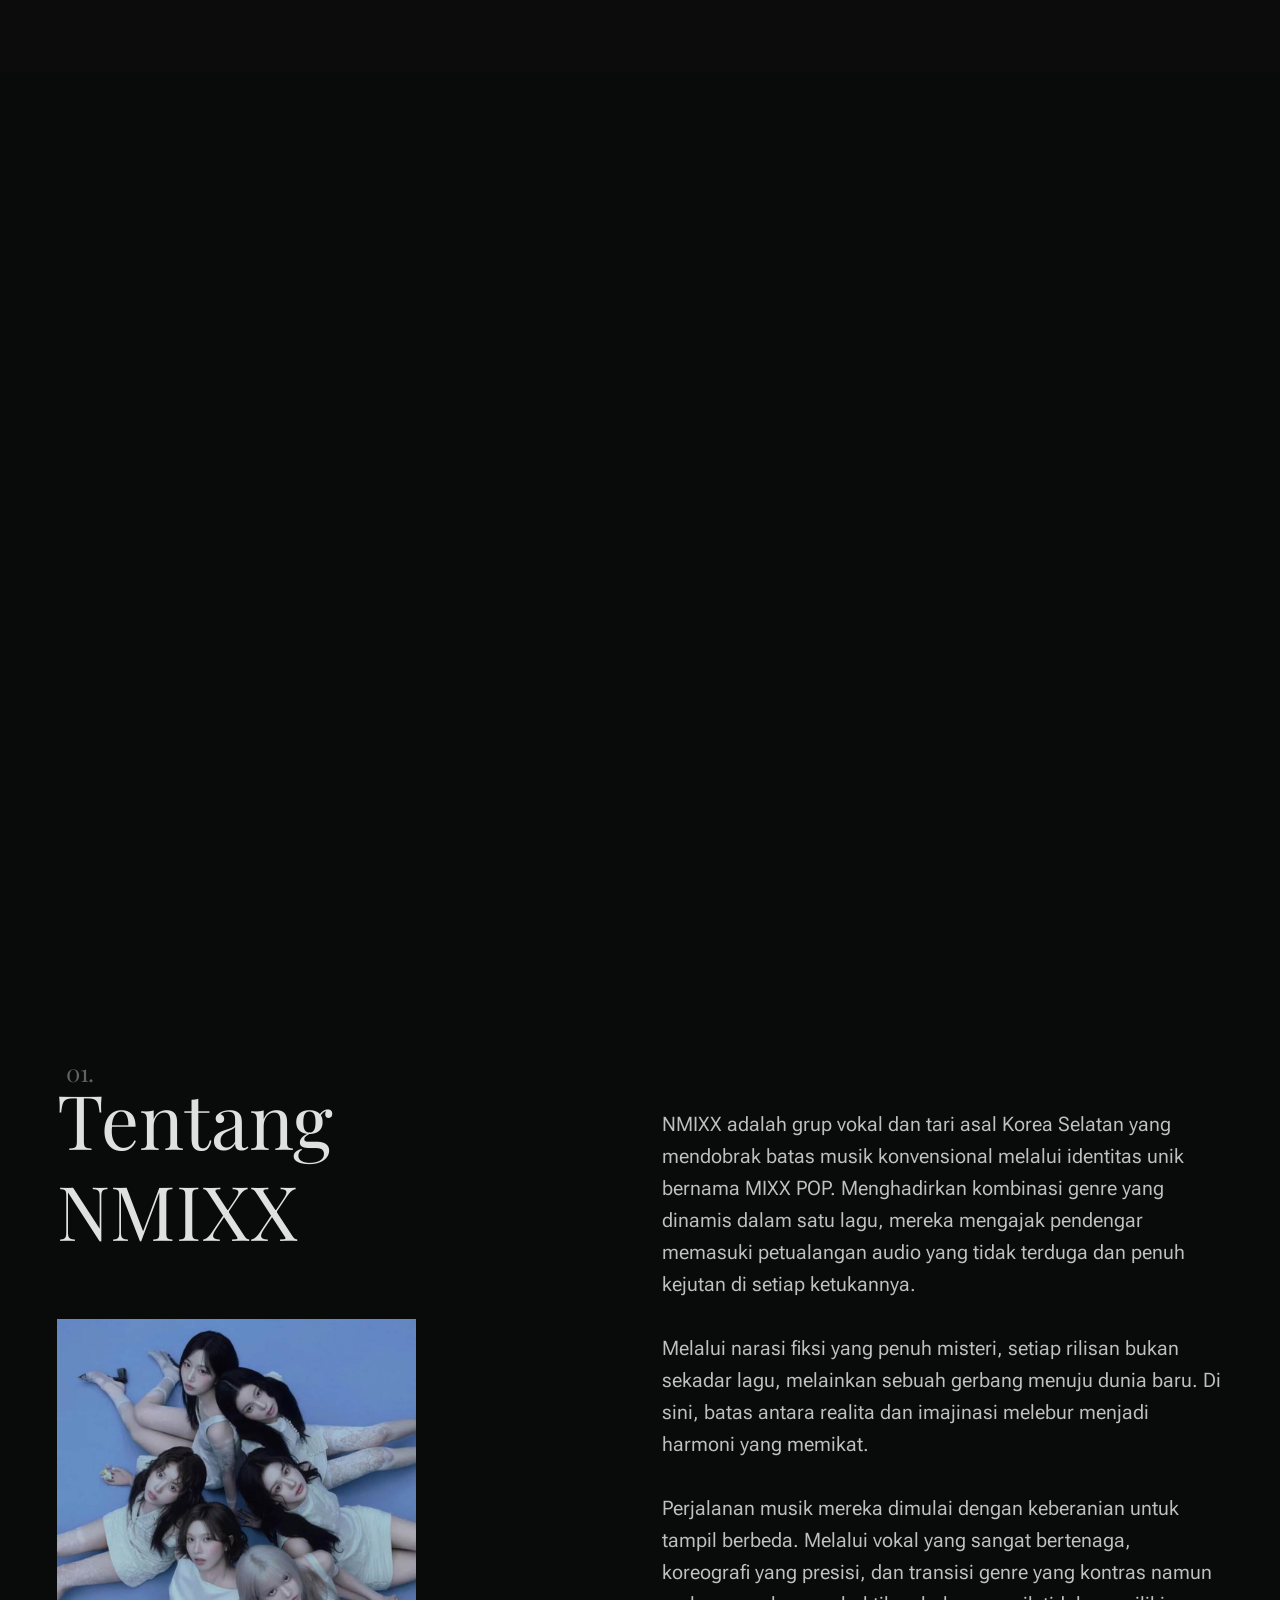
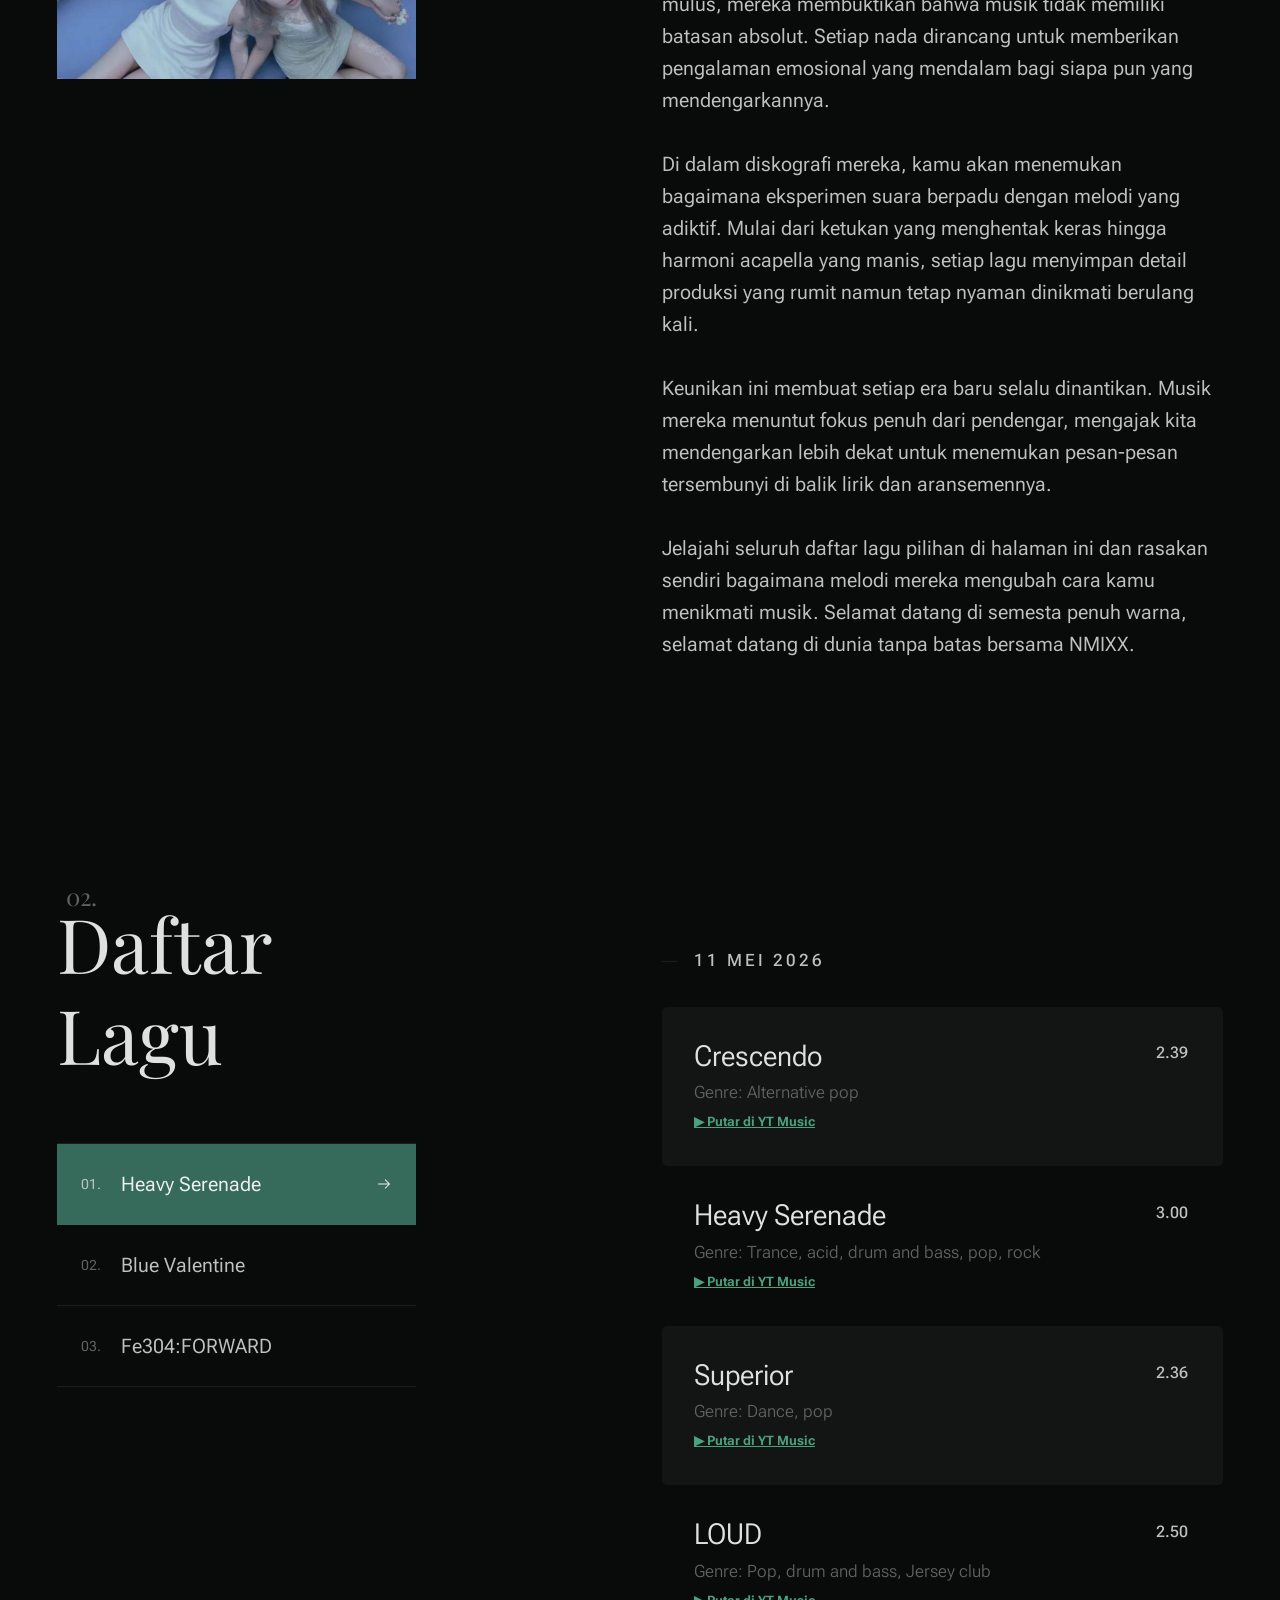
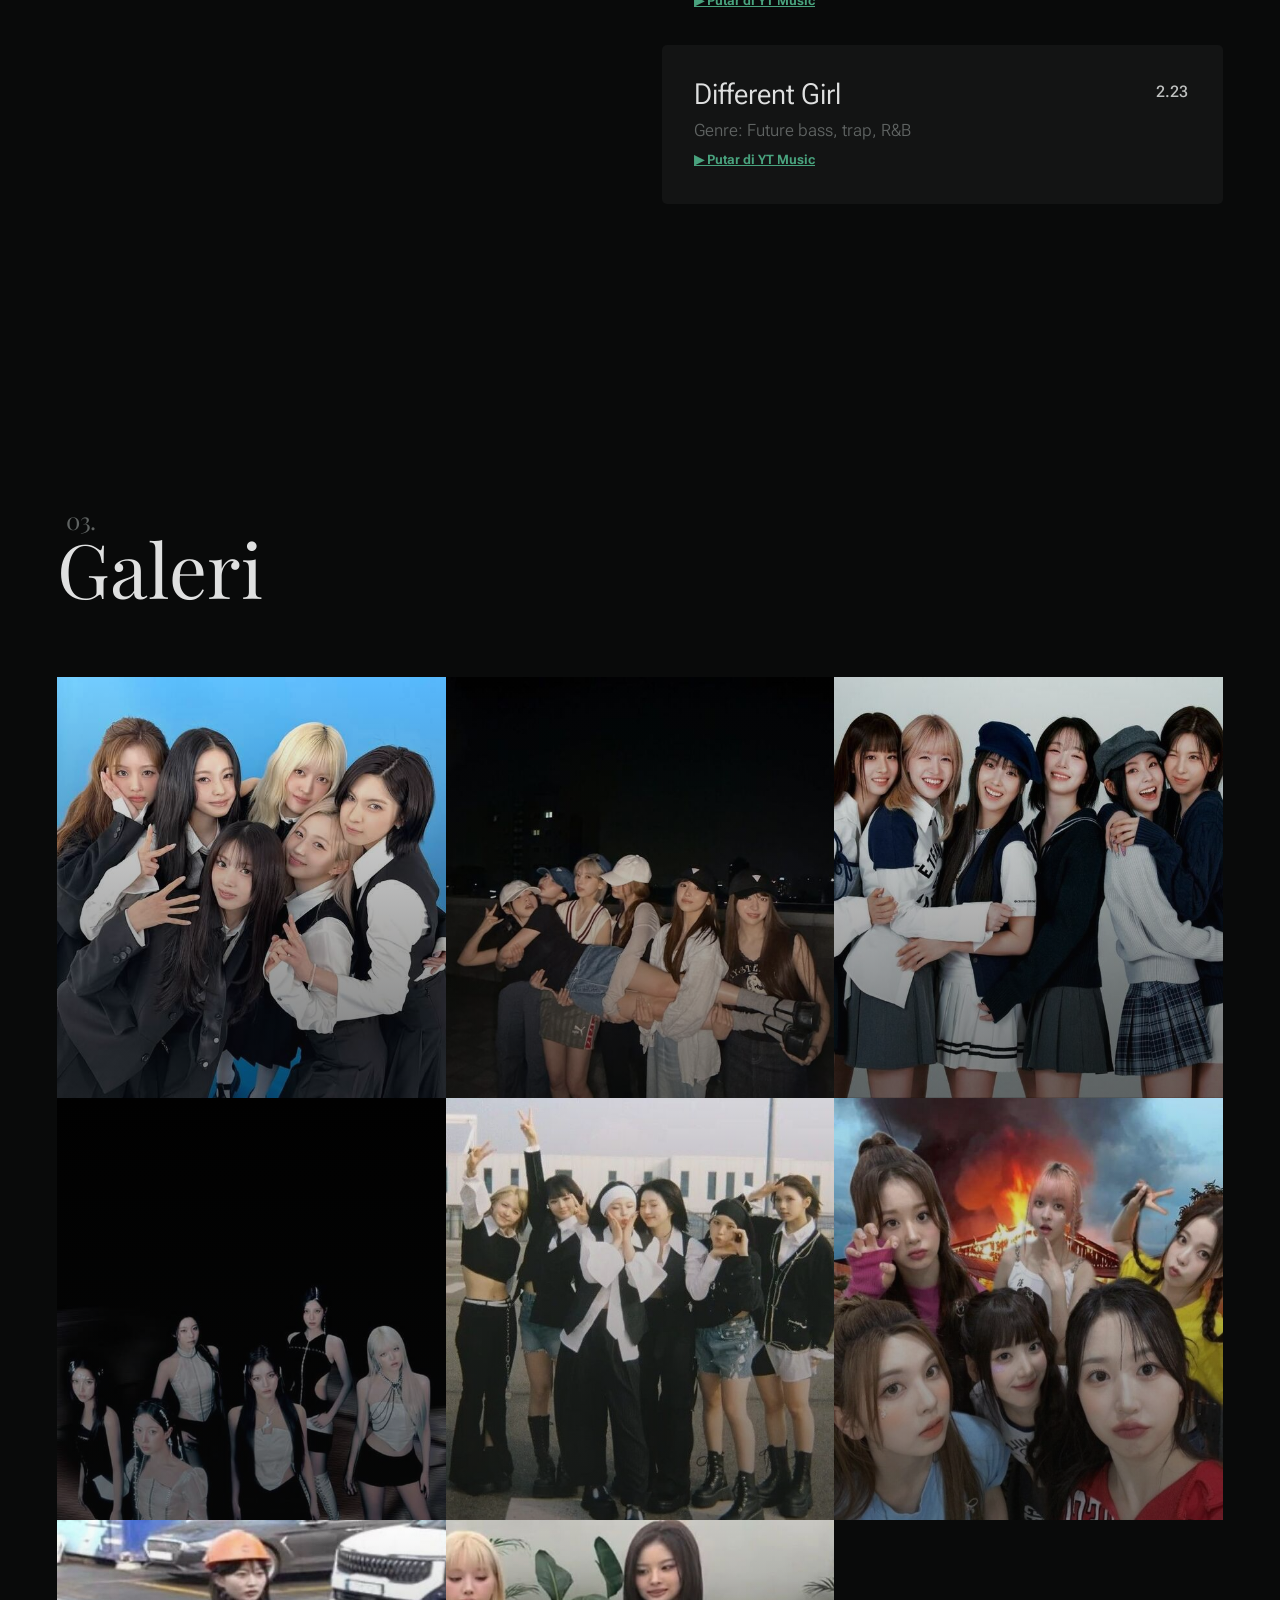
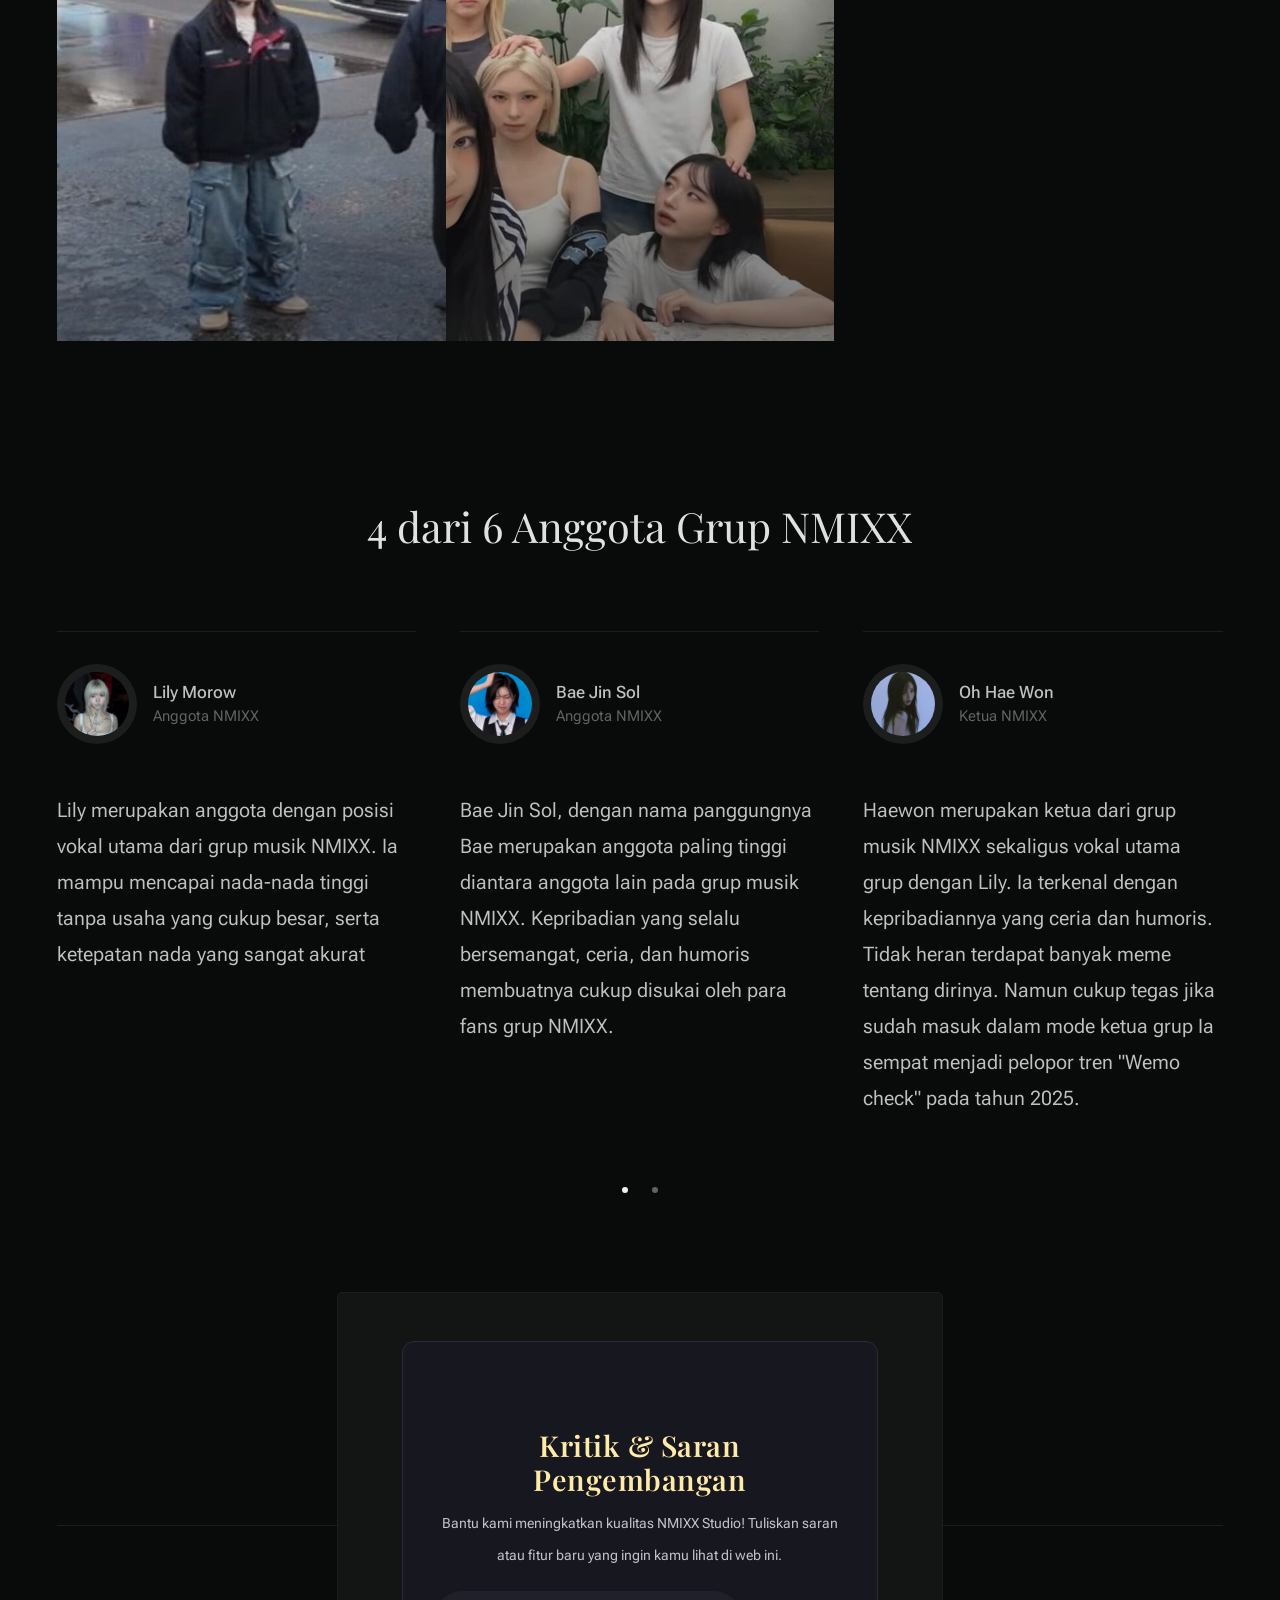
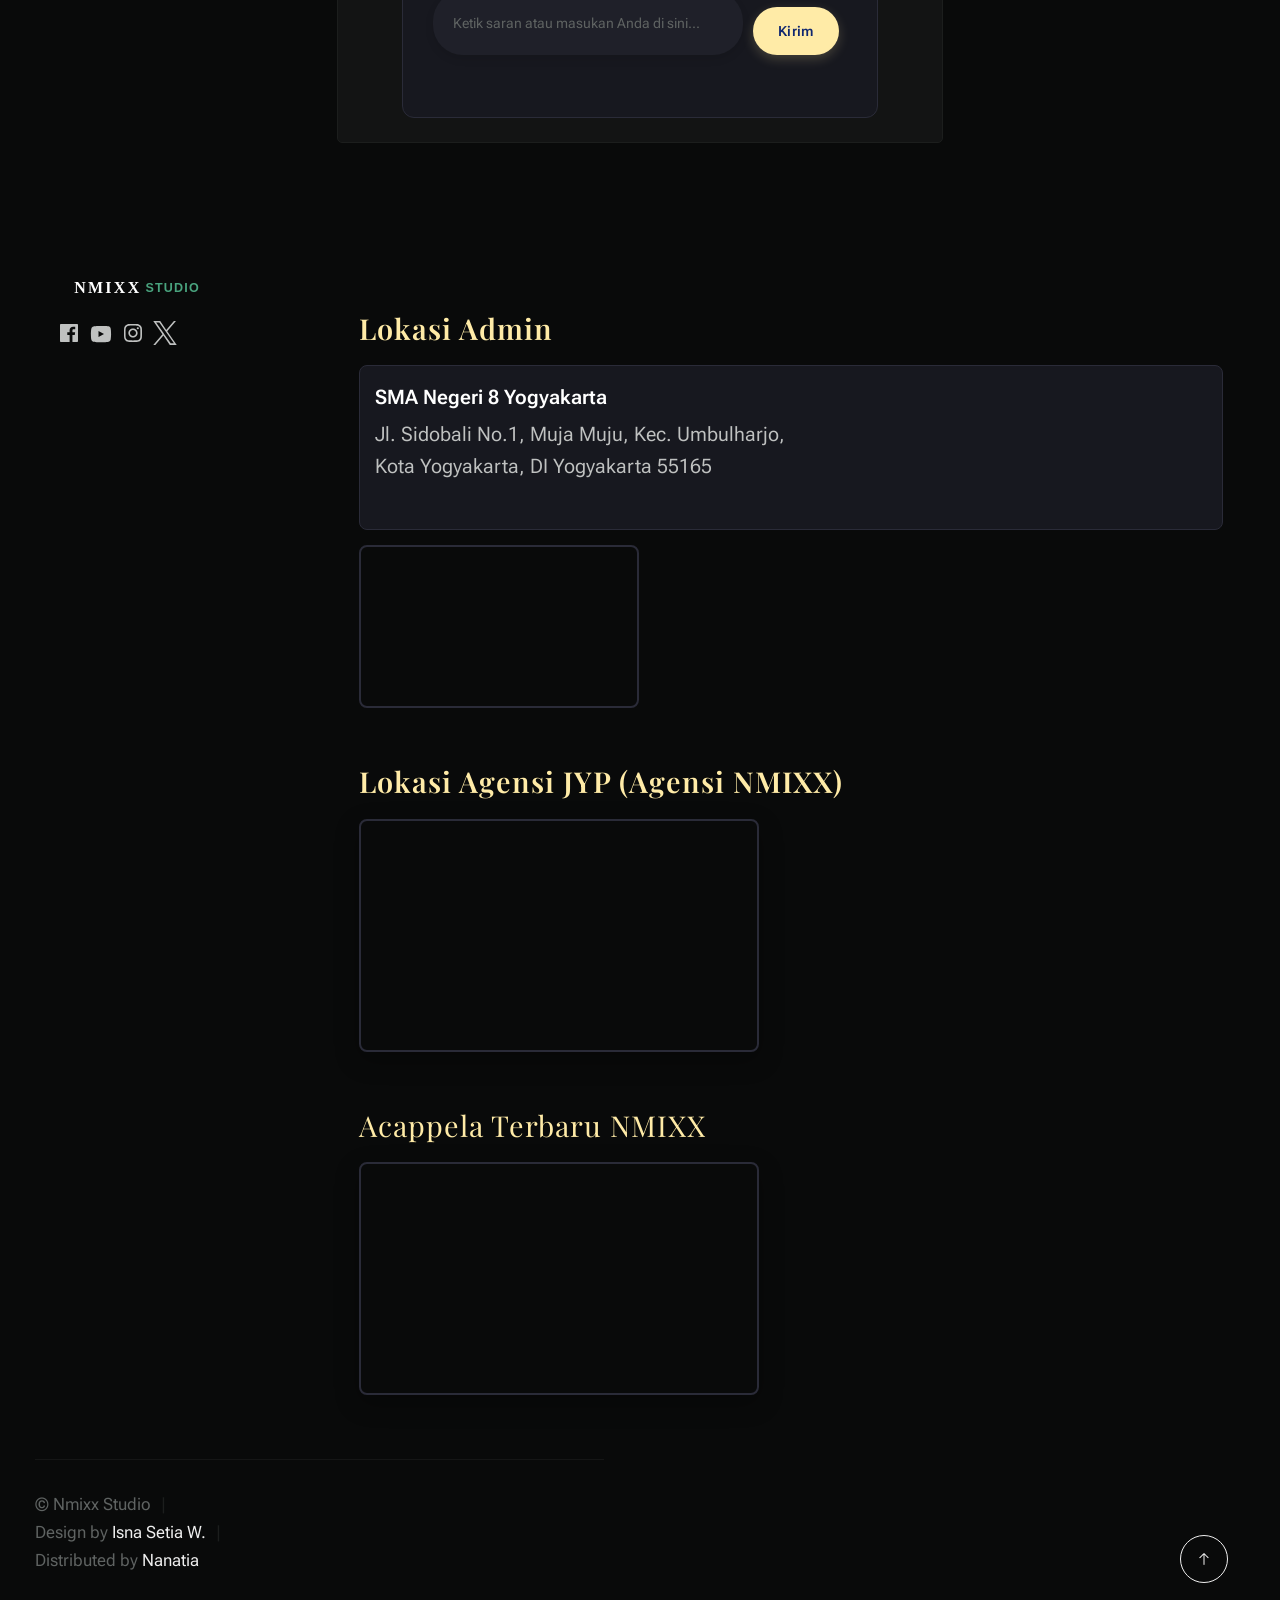
==== commit aea364db: "Update index.html" ====
--- a/index.html
+++ b/index.html
@@ -47,6 +47,17 @@
 
         <!-- # site header 
         ================================================== -->
+        <style>
+            header.s-header {
+                position: fixed !important;
+                top: 0 !important;
+                left: 0 !important;
+                width: 100% !important;
+                z-index: 9999 !important;
+                background-color: #0c0c0c !important;
+            }
+        </style>
+        
         <header class="s-header">
 
             <div class="container s-header__content">
@@ -131,27 +142,15 @@
 
                 </div> <!-- end intro-block-content -->
 
-               <div class="intro-scroll">
-                    <a class="smoothscroll" href="#profil">
-                        <svg width="110" height="110" viewBox="0 0 110 110" style="animation: spin 20s linear infinite;">
-                            <defs>
-                                <path id="circlePath" d="M 55, 55 m -40, 0 a 40,40 0 1,1 80,0 a 40,40 0 1,1 -80,0" />
-                            </defs>
-                            <text fill="#ffffff" font-family="Arial, sans-serif" font-size="12" font-weight="bold" letter-spacing="2">
-                                <textPath href="#circlePath" startOffset="0%">
-                                    GULIR KE BAWAH • GULIR KE BAWAH • 
-                                </textPath>
-                            </text>
-                        </svg>
-                        
+                  <div class="intro-scroll">
+                    <a class="smoothscroll" href="#profil">                            
+                        <span class="intro-scroll__circle-text"></span>
+                        <span class="intro-scroll__text u-screen-reader-text">Gulir Ke Bawah </span>
                         <div class="intro-scroll__icon">
-                            <svg xmlns="http://www.w3.org/2000/svg" width="24" height="24" viewBox="0 0 24 24" fill="none" stroke="white" stroke-width="2">
-                                <path d="M7 13l5 5 5-5M12 6v12"/>
-                            </svg>
+                            <svg clip-rule="evenodd" fill-rule="evenodd" stroke-linejoin="round" stroke-miterlimit="2" viewBox="0 0 24 24" xmlns="http://www.w3.org/2000/svg"><path d="m5.214 14.522s4.505 4.502 6.259 6.255c.146.147.338.22.53.22s.384-.073.53-.22c1.754-1.752 6.249-6.244 6.249-6.244.144-.144.216-.334.217-.523 0-.193-.074-.386-.221-.534-.293-.293-.766-.294-1.057-.004l-4.968 4.968v-14.692c0-.414-.336-.75-.75-.75s-.75.336-.75.75v14.692l-4.979-4.978c-.289-.289-.761-.287-1.054.006-.148.148-.222.341-.221.534 0 .189.071.377.215.52z" fill-rule="nonzero"/></svg>
                         </div>
                     </a>
-                </div>
-
+                </div> <!-- end intro-scroll -->
             </div> <!-- grid-block -->            
 
         </section> <!-- end s-intro -->
--- a/css/styles.css
+++ b/css/styles.css
@@ -4986,4 +4986,4 @@
         font-size  : var(--text-sm);
         line-height: var(--vspace-0_75);
     }
-}+}
